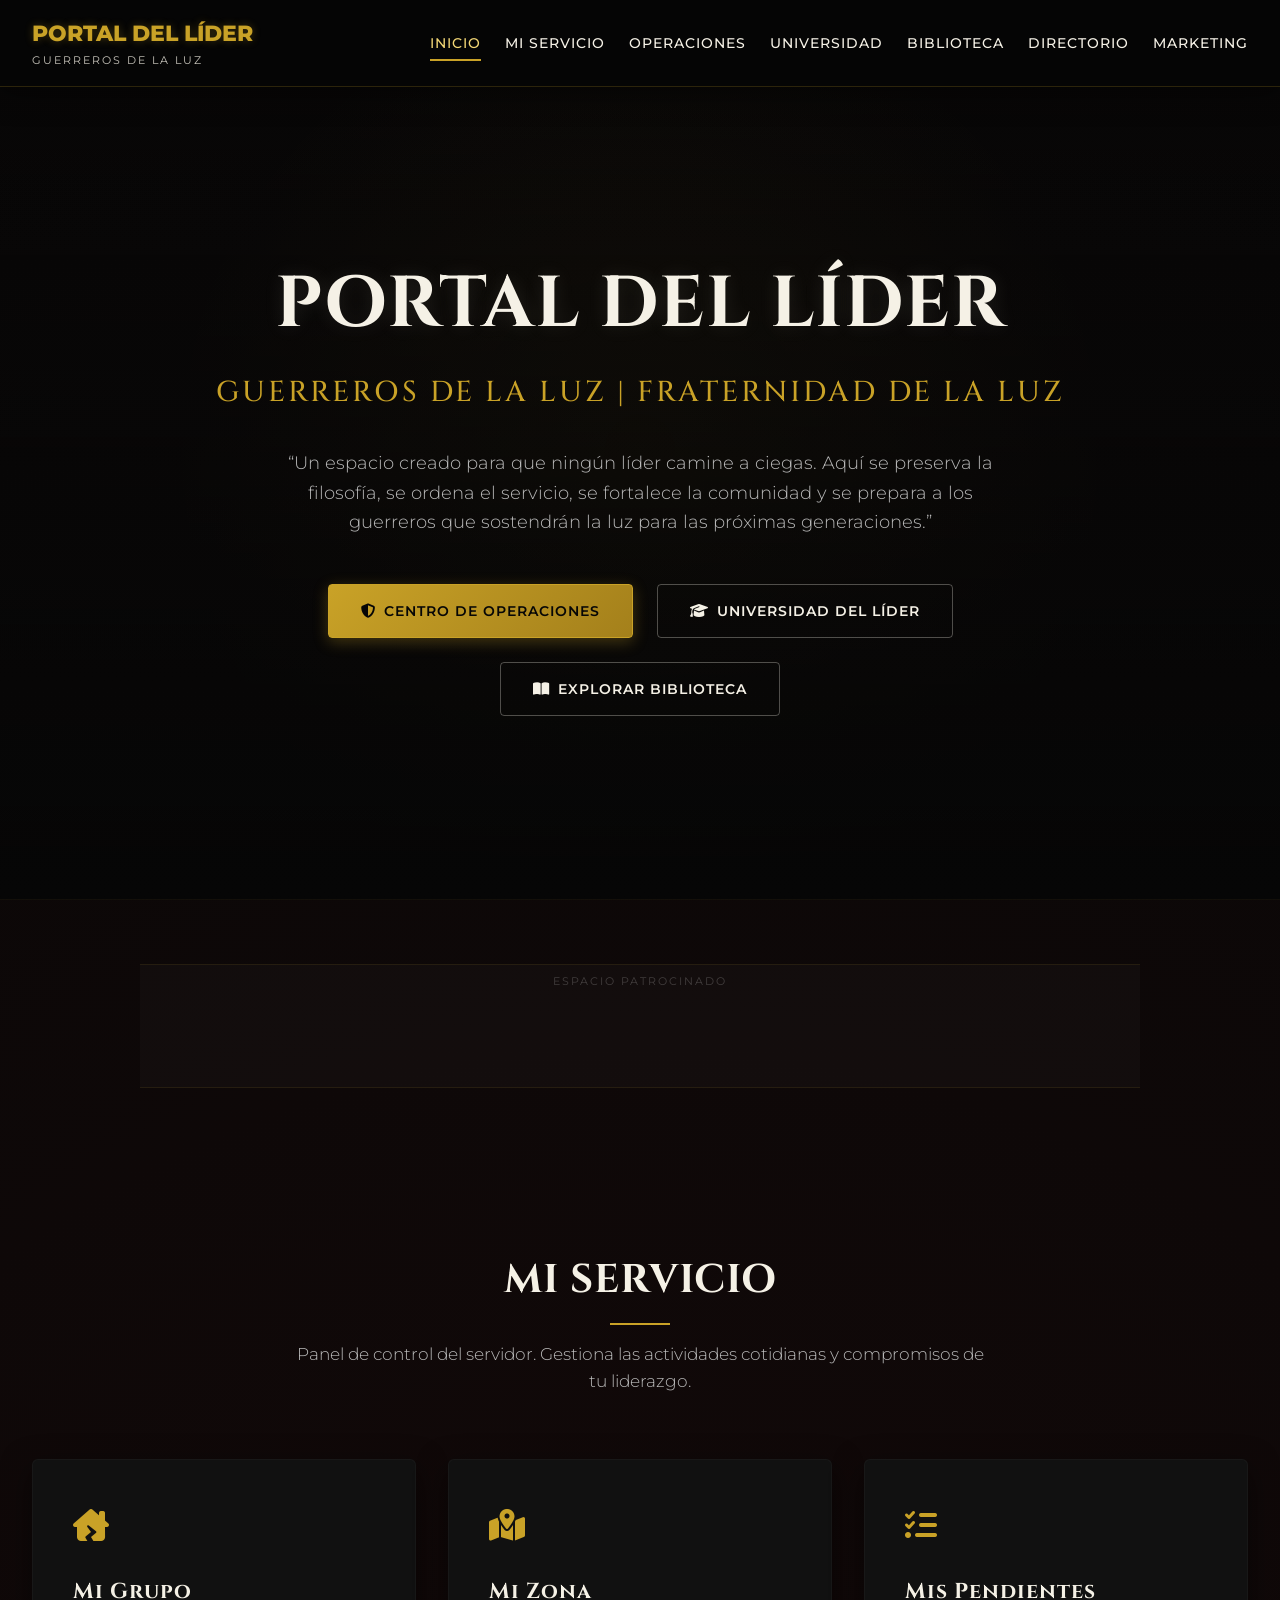
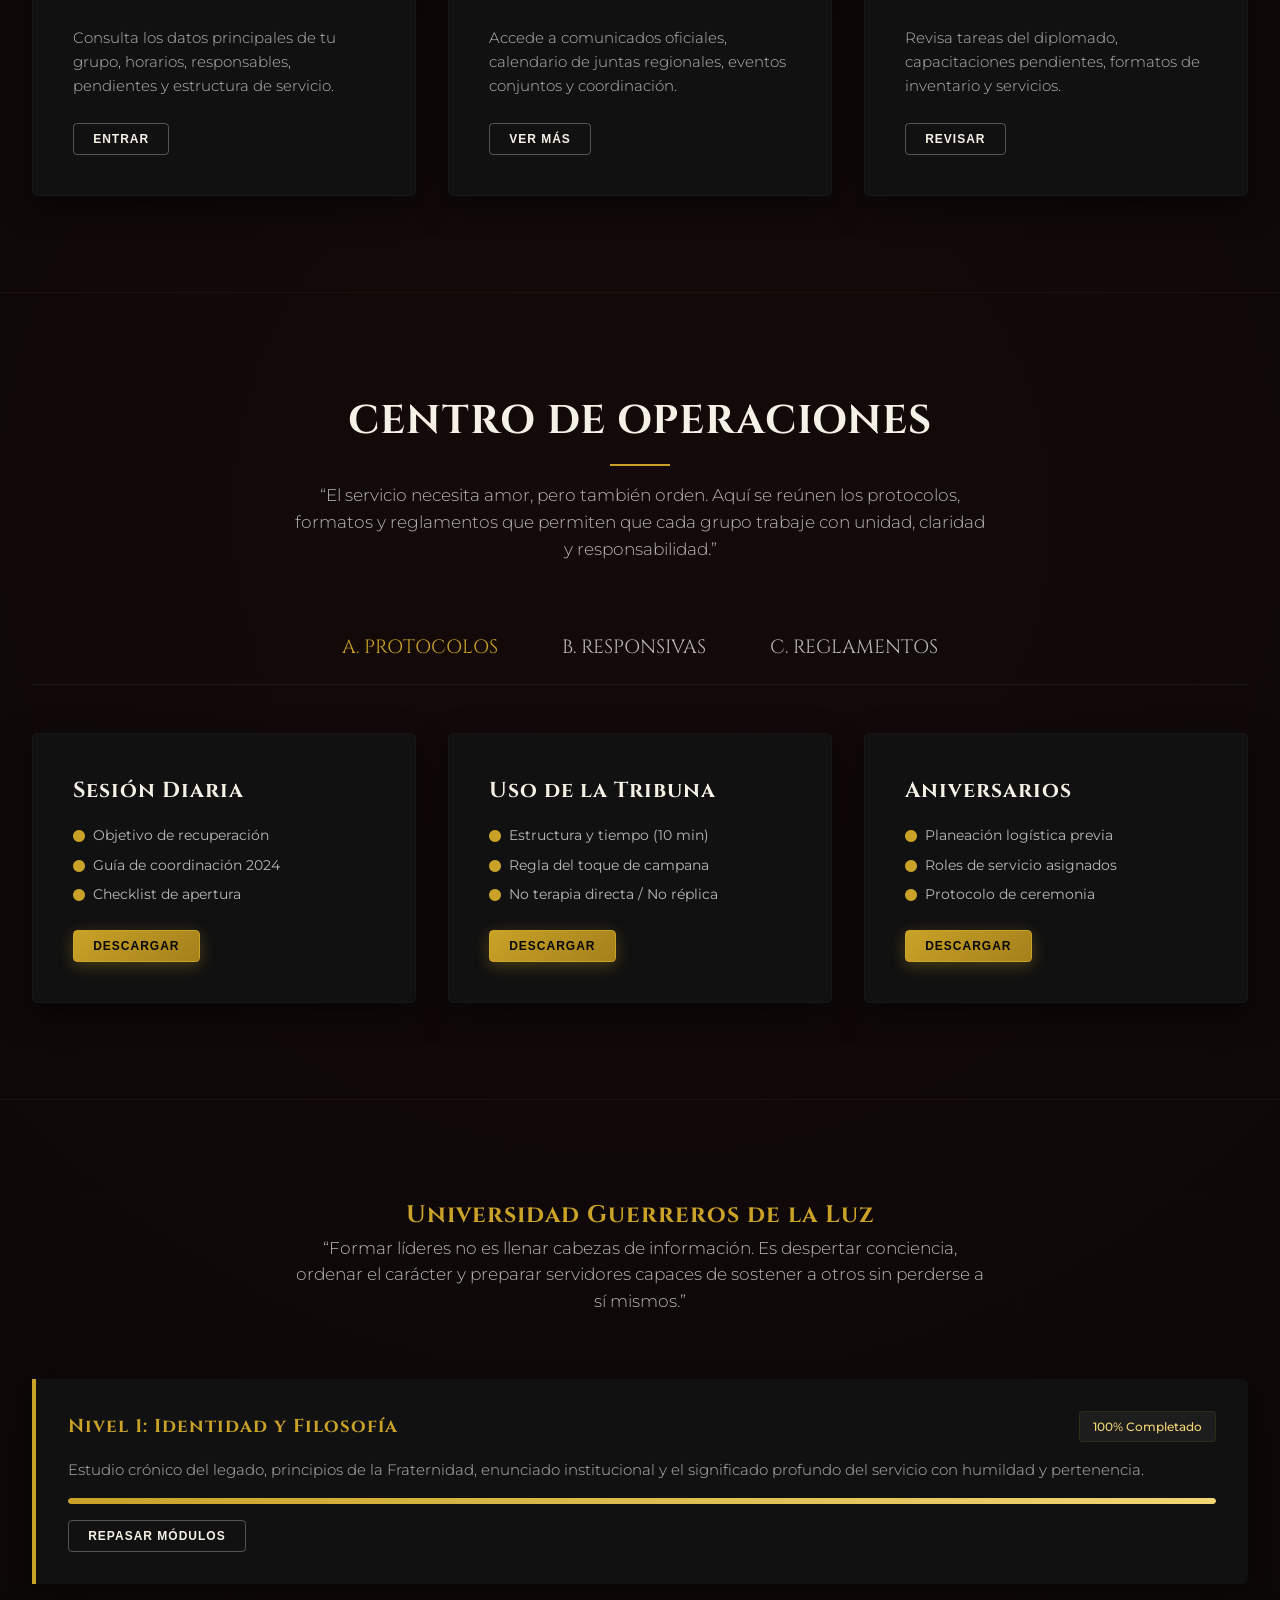
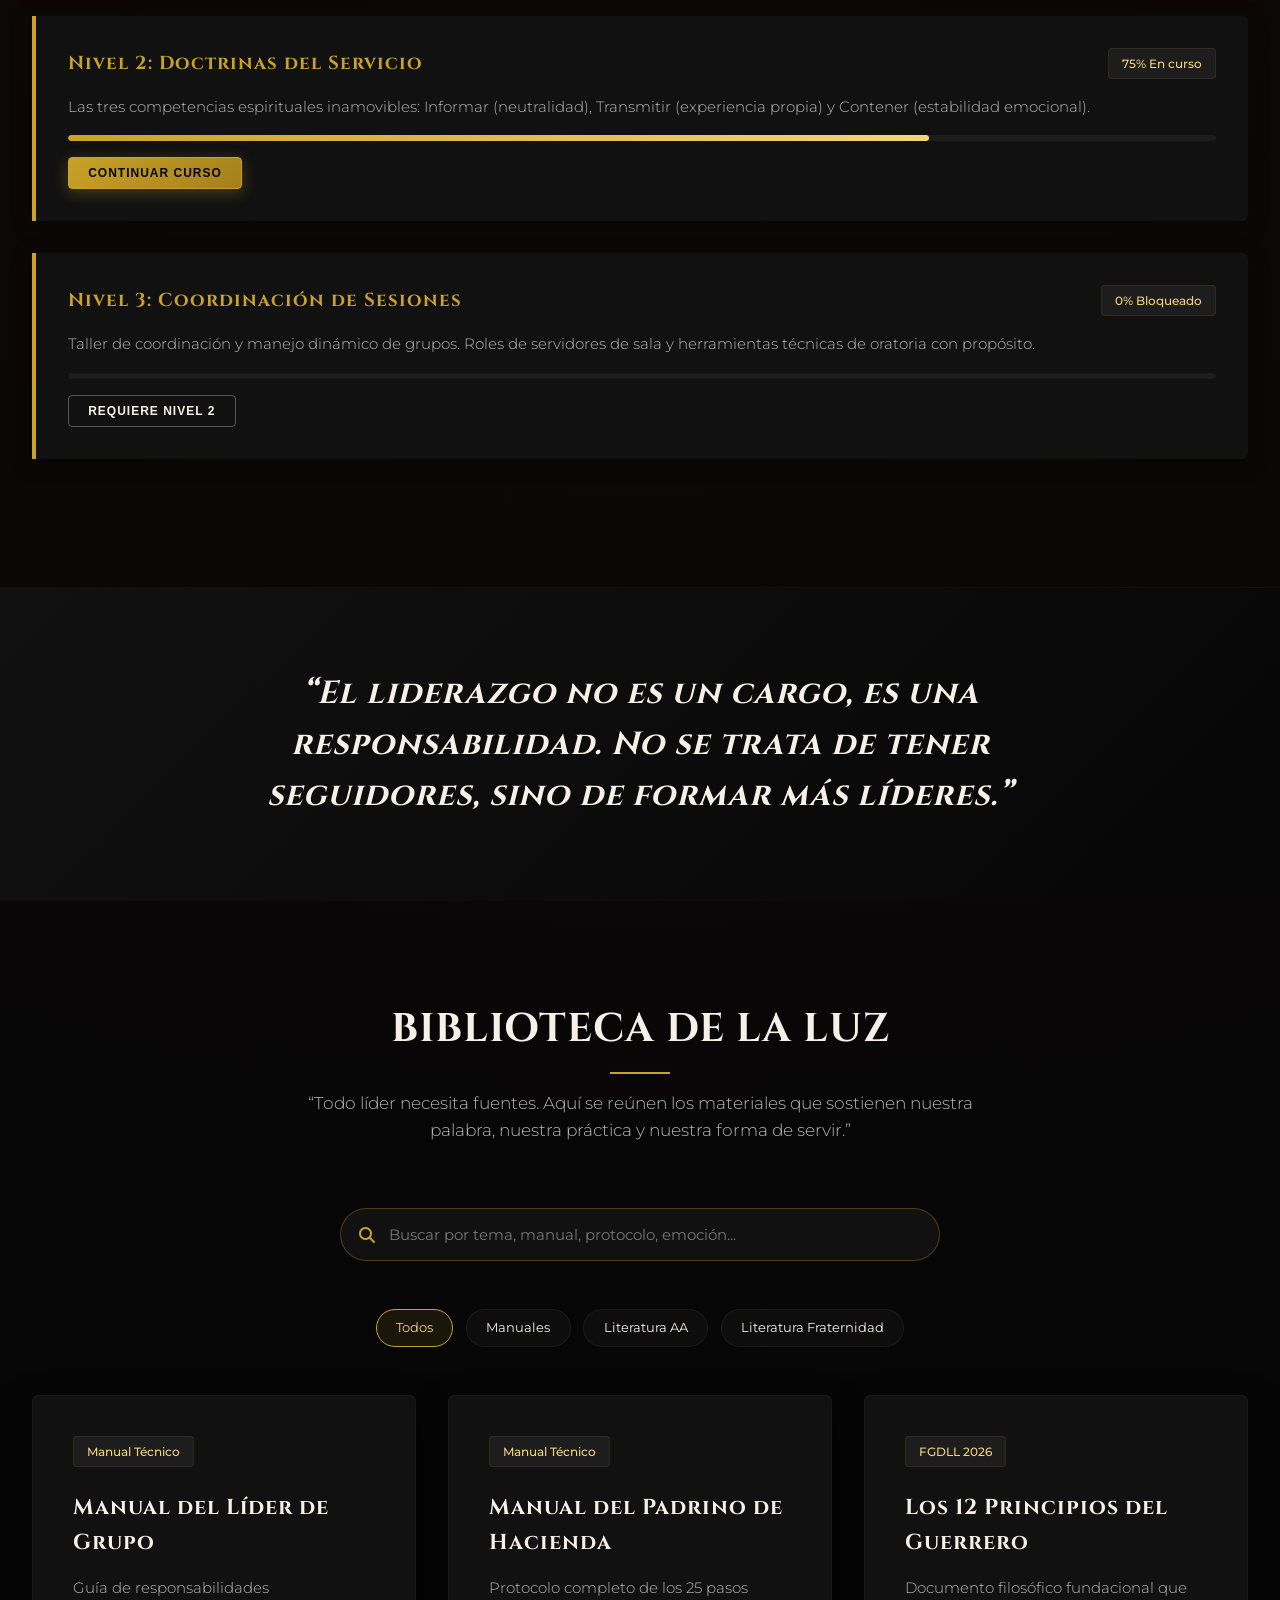
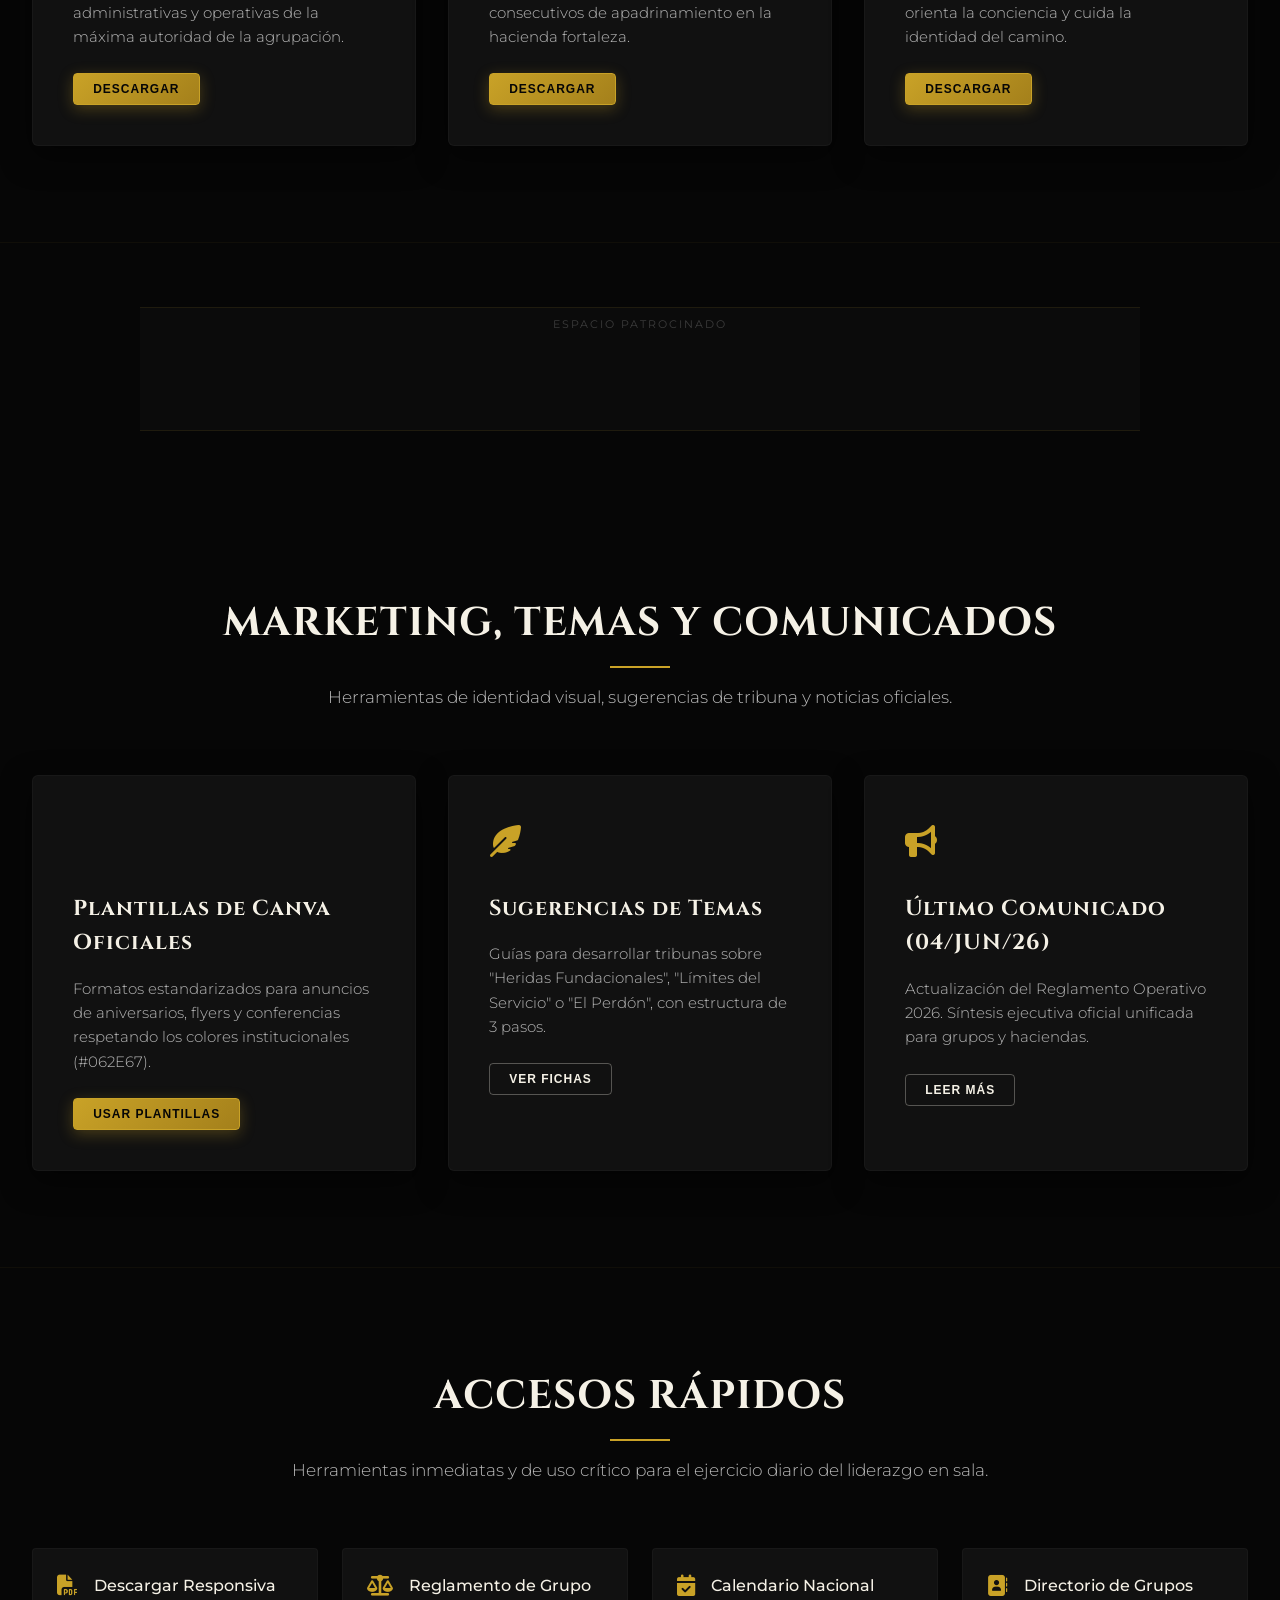
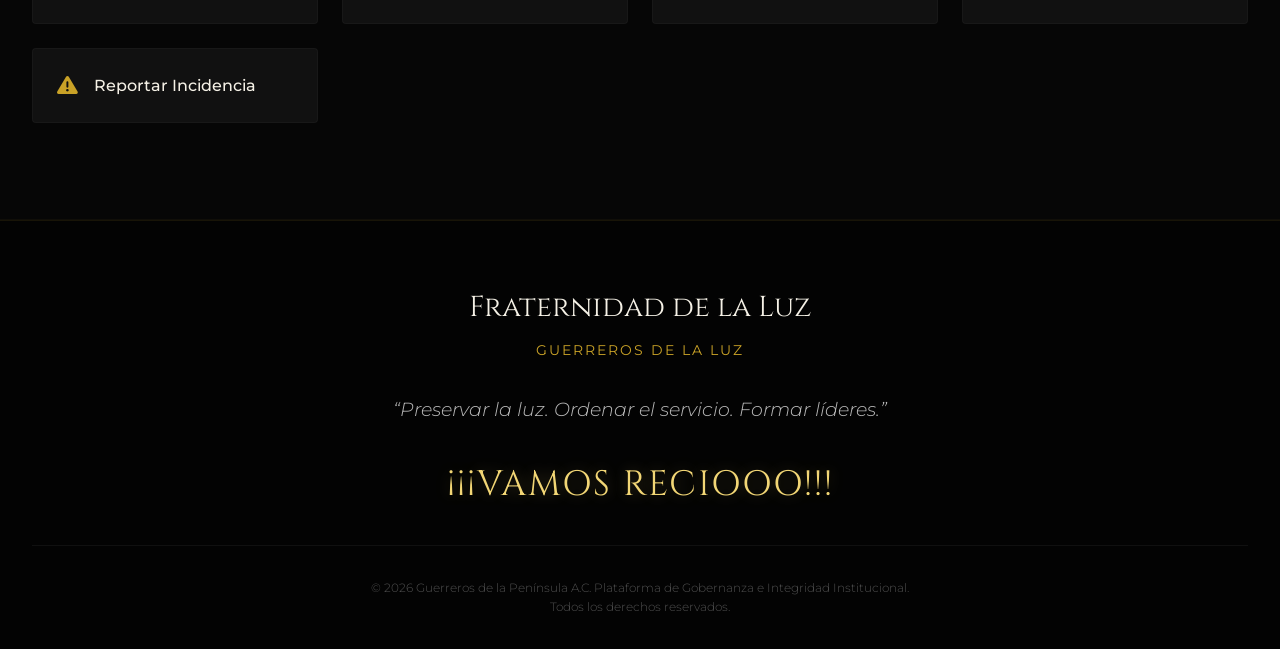
==== index.html @ 20c56637 "Add files via upload" ====
<!DOCTYPE html>
<html lang="es">
<head>
    <meta charset="UTF-8">
    <meta name="viewport" content="width=device-width, initial-scale=1.0">
    <title>Portal del Líder | Guerreros de la Luz</title>
    
    <!-- Importación de Fuentes Elegantes e Institucionales -->
    <link rel="preconnect" href="https://fonts.googleapis.com">
    <link rel="preconnect" href="https://fonts.gstatic.com" crossorigin>
    <link href="https://fonts.googleapis.com/css2?family=Cinzel:wght@500;700;800&family=Montserrat:wght@300;400;500;600;700&display=swap" rel="stylesheet">
    
    <!-- Iconos de FontAwesome -->
    <link rel="stylesheet" href="https://cdnjs.cloudflare.com/ajax/libs/font-awesome/6.4.0/css/all.min.css">
    
    <!-- SCRIPT GLOBAL DE GOOGLE ADSENSE -->
    <script async src="https://pagead2.googlesyndication.com/pagead/js/adsbygoogle.js?client=ca-pub-2119938123202915" crossorigin="anonymous"></script>

    <style>
        /* Variables de la Paleta de Colores Solicitada */
        :root {
            --bg-deep-black: #060606;
            --bg-charcoal: #111111;
            --bg-card: #1a1a1a;
            --gold-primary: #c9a227;
            --gold-light: #f2d675;
            --white-warm: #f5f1e6;
            --text-secondary: #b8b8b8;
            --wine-sutil: #641e1e;
            --font-title: 'Cinzel', Georgia, serif;
            --font-body: 'Montserrat', sans-serif;
            --transition: all 0.3s cubic-bezier(0.4, 0, 0.2, 1);
        }

        /* Estilos Globales y de Reseteo */
        * {
            margin: 0;
            padding: 0;
            box-sizing: border-box;
            scroll-behavior: smooth;
        }

        body {
            background-color: var(--bg-deep-black);
            color: var(--white-warm);
            font-family: var(--font-body);
            line-height: 1.6;
            overflow-x: hidden;
            background-image: radial-gradient(circle at 50% 30%, rgba(100, 30, 30, 0.15) 0%, transparent 50%);
        }

        /* Tipografías y Títulos */
        h1, h2, h3, h4, .brand-title {
            font-family: var(--font-title);
            color: var(--gold-primary);
            letter-spacing: 1px;
            font-weight: 700;
        }

        p {
            color: var(--text-secondary);
            font-weight: 300;
            font-size: 0.95rem;
        }

        a {
            text-decoration: none;
            color: inherit;
        }

        /* Barra de Navegación (Sticky y Elegante) */
        header {
            position: fixed;
            top: 0;
            left: 0;
            width: 100%;
            z-index: 1000;
            background-color: rgba(6, 6, 6, 0.95);
            border-bottom: 1px solid rgba(201, 162, 39, 0.2);
            backdrop-filter: blur(10px);
            box-shadow: 0 4px 30px rgba(0, 0, 0, 0.5);
        }

        .nav-container {
            max-width: 1400px;
            margin: 0 auto;
            display: flex;
            justify-content: space-between;
            align-items: center;
            padding: 1rem 2rem;
        }

        .brand-box {
            display: flex;
            flex-direction: column;
        }

        .brand-main {
            font-size: 1.4rem;
            font-weight: 800;
            color: var(--gold-primary);
            text-shadow: 0 0 8px rgba(201, 162, 39, 0.3);
        }

        .brand-sub {
            font-size: 0.7rem;
            letter-spacing: 2px;
            text-transform: uppercase;
            color: var(--white-warm);
            opacity: 0.8;
        }

        nav ul {
            display: flex;
            list-style: none;
            gap: 1.5rem;
        }

        nav ul li a {
            font-size: 0.85rem;
            text-transform: uppercase;
            font-weight: 500;
            letter-spacing: 1px;
            padding: 0.5rem 0;
            border-bottom: 2px solid transparent;
            transition: var(--transition);
        }

        nav ul li a:hover, nav ul li a.active {
            color: var(--gold-light);
            border-bottom: 2px solid var(--gold-primary);
        }

        .menu-toggle {
            display: none;
            font-size: 1.5rem;
            color: var(--gold-primary);
            cursor: pointer;
        }

        /* Hero Section / Portada Inmersiva */
        .hero {
            min-height: 100vh;
            display: flex;
            align-items: center;
            justify-content: center;
            text-align: center;
            position: relative;
            padding: 8rem 2rem 4rem 2rem;
            background: linear-gradient(180deg, rgba(6,6,6,0.3) 0%, rgba(6,6,6,1) 100%), 
                        radial-gradient(circle at 50% 50%, rgba(201, 162, 39, 0.08) 0%, transparent 60%);
        }

        .hero::before {
            content: '';
            position: absolute;
            top: 0;
            left: 0;
            width: 100%;
            height: 100%;
            background: url('https://images.unsplash.com/photo-1518156677180-95a2893f3e9f?q=80&w=1920') center/cover no-repeat;
            opacity: 0.03;
            mix-blend-mode: overlay;
            pointer-events: none;
        }

        .hero-content {
            max-width: 900px;
            z-index: 10;
        }

        .hero h1 {
            font-size: 4.5rem;
            margin-bottom: 0.5rem;
            text-transform: uppercase;
            color: var(--white-warm);
            text-shadow: 0 0 20px rgba(245, 241, 230, 0.1);
        }

        .hero h2 {
            font-size: 1.8rem;
            color: var(--gold-primary);
            margin-bottom: 2rem;
            font-weight: 500;
            letter-spacing: 3px;
            text-transform: uppercase;
        }

        .hero p {
            font-size: 1.15rem;
            color: var(--text-secondary);
            margin-bottom: 3rem;
            max-width: 750px;
            margin-left: auto;
            margin-right: auto;
        }

        .hero-buttons {
            display: flex;
            gap: 1.5rem;
            justify-content: center;
            flex-wrap: wrap;
        }

        /* Botones Base */
        .btn {
            display: inline-flex;
            align-items: center;
            gap: 0.5rem;
            padding: 0.9rem 2rem;
            font-size: 0.9rem;
            font-weight: 600;
            letter-spacing: 1px;
            text-transform: uppercase;
            border-radius: 4px;
            cursor: pointer;
            transition: var(--transition);
        }

        .btn-primary {
            background: linear-gradient(135deg, var(--gold-primary) 0%, #a4801b 100%);
            color: var(--bg-deep-black);
            box-shadow: 0 4px 15px rgba(201, 162, 39, 0.3);
            border: 1px solid var(--gold-primary);
        }

        .btn-primary:hover {
            transform: translateY(-2px);
            box-shadow: 0 6px 20px rgba(201, 162, 39, 0.5);
            background: linear-gradient(135deg, var(--gold-light) 0%, var(--gold-primary) 100%);
        }

        .btn-secondary {
            background-color: transparent;
            color: var(--white-warm);
            border: 1px solid rgba(245, 241, 230, 0.3);
        }

        .btn-secondary:hover {
            border-color: var(--gold-primary);
            color: var(--gold-light);
            background-color: rgba(201, 162, 39, 0.05);
            transform: translateY(-2px);
        }

        /* Secciones Estándar */
        section {
            padding: 6rem 2rem;
            max-width: 1400px;
            margin: 0 auto;
            border-bottom: 1px solid rgba(201, 162, 39, 0.05);
        }

        .section-header {
            text-align: center;
            margin-bottom: 4rem;
        }

        .section-header h2 {
            font-size: 2.5rem;
            color: var(--white-warm);
            text-transform: uppercase;
            margin-bottom: 1rem;
            position: relative;
            display: inline-block;
        }

        .section-header h2::after {
            content: '';
            display: block;
            width: 60px;
            height: 2px;
            background-color: var(--gold-primary);
            margin: 0.7rem auto 0 auto;
        }

        .section-header p {
            max-width: 700px;
            margin: 0 auto;
            font-size: 1.05rem;
        }

        /* Contenedores de Tarjetas / Grid */
        .grid-3 {
            display: grid;
            grid-template-columns: repeat(auto-fit, minmax(350px, 1fr));
            gap: 2rem;
        }

        .grid-2 {
            display: grid;
            grid-template-columns: repeat(auto-fit, minmax(450px, 1fr));
            gap: 2rem;
        }

        /* Estilos de Tarjeta Base */
        .card {
            background-color: var(--bg-charcoal);
            border: 1px solid rgba(255, 255, 255, 0.03);
            border-radius: 6px;
            padding: 2.5rem;
            transition: var(--transition);
            position: relative;
            overflow: hidden;
            box-shadow: 0 10px 30px rgba(0,0,0,0.5);
        }

        .card::before {
            content: '';
            position: absolute;
            top: 0;
            left: 0;
            width: 100%;
            height: 3px;
            background: linear-gradient(90deg, transparent, var(--gold-primary), transparent);
            transform: translateX(-100%);
            transition: var(--transition);
        }

        .card:hover {
            transform: translateY(-5px);
            border-color: rgba(201, 162, 39, 0.2);
            box-shadow: 0 15px 35px rgba(0, 0, 0, 0.7), 0 0 15px rgba(201, 162, 39, 0.05);
        }

        .card:hover::before {
            transform: translateX(100%);
            transition: all 0.8s ease;
        }

        .card-icon {
            font-size: 2rem;
            color: var(--gold-primary);
            margin-bottom: 1.5rem;
        }

        .card h3 {
            font-size: 1.35rem;
            margin-bottom: 1rem;
            color: var(--white-warm);
        }

        .card p {
            margin-bottom: 1.5rem;
        }

        /* Panel Interno: Mi Servicio */
        .badge-list {
            display: flex;
            flex-wrap: wrap;
            gap: 0.5rem;
            margin-bottom: 1.5rem;
        }

        .badge {
            background-color: rgba(255, 255, 255, 0.05);
            padding: 0.3rem 0.8rem;
            border-radius: 4px;
            font-size: 0.75rem;
            font-weight: 500;
            color: var(--gold-light);
            border: 1px solid rgba(201, 162, 39, 0.1);
        }

        /* Centro de Operaciones */
        .ops-tabs {
            display: flex;
            justify-content: center;
            gap: 1rem;
            margin-bottom: 3rem;
            border-bottom: 1px solid rgba(255,255,255,0.05);
            padding-bottom: 1rem;
        }

        .tab-btn {
            background: none;
            border: none;
            color: var(--text-secondary);
            font-family: var(--font-title);
            font-size: 1.2rem;
            padding: 0.5rem 1.5rem;
            cursor: pointer;
            transition: var(--transition);
            text-transform: uppercase;
        }

        .tab-btn.active, .tab-btn:hover {
            color: var(--gold-primary);
            text-shadow: 0 0 10px rgba(201, 162, 39, 0.2);
        }

        .ops-content-block {
            display: none;
        }

        .ops-content-block.active {
            display: block;
            animation: fadeIn 0.5s ease;
        }

        .sub-items-list {
            list-style: none;
            margin-bottom: 1.5rem;
        }

        .sub-items-list li {
            font-size: 0.85rem;
            color: var(--text-secondary);
            margin-bottom: 0.5rem;
            display: flex;
            align-items: center;
            gap: 0.5rem;
        }

        .sub-items-list li i {
            color: var(--gold-primary);
            font-size: 0.75rem;
        }

        .card-actions {
            display: flex;
            gap: 1rem;
            flex-wrap: wrap;
        }

        .btn-sm {
            padding: 0.5rem 1.2rem;
            font-size: 0.75rem;
        }

        /* Universidad / Niveles de Formación */
        .univ-level-box {
            background-color: var(--bg-charcoal);
            border-left: 4px solid var(--gold-primary);
            border-radius: 0 6px 6px 0;
            padding: 2rem;
            margin-bottom: 2rem;
            box-shadow: 0 5px 20px rgba(0,0,0,0.4);
        }

        .univ-header {
            display: flex;
            justify-content: space-between;
            align-items: center;
            flex-wrap: wrap;
            gap: 1rem;
            margin-bottom: 1rem;
        }

        .progress-bar-container {
            width: 100%;
            height: 6px;
            background-color: rgba(255,255,255,0.05);
            border-radius: 3px;
            margin: 1rem 0;
            overflow: hidden;
        }

        .progress-bar {
            height: 100%;
            background: linear-gradient(90deg, var(--gold-primary), var(--gold-light));
            border-radius: 3px;
        }

        /* Biblioteca de la Luz */
        .search-wrapper {
            max-width: 600px;
            margin: 0 auto 3rem auto;
            position: relative;
        }

        .search-input {
            width: 100%;
            padding: 1rem 1.5rem 1rem 3rem;
            background-color: var(--bg-charcoal);
            border: 1px solid rgba(201, 162, 39, 0.3);
            border-radius: 30px;
            color: var(--white-warm);
            font-family: var(--font-body);
            font-size: 0.95rem;
            transition: var(--transition);
        }

        .search-input:focus {
            outline: none;
            border-color: var(--gold-light);
            box-shadow: 0 0 15px rgba(201, 162, 39, 0.15);
        }

        .search-wrapper i {
            position: absolute;
            left: 1.2rem;
            top: 50%;
            transform: translateY(-50%);
            color: var(--gold-primary);
        }

        .filter-tags {
            display: flex;
            justify-content: center;
            gap: 0.8rem;
            flex-wrap: wrap;
            margin-bottom: 3rem;
        }

        .filter-tag {
            background-color: rgba(255, 255, 255, 0.03);
            border: 1px solid rgba(255,255,255,0.05);
            padding: 0.5rem 1.2rem;
            border-radius: 20px;
            font-size: 0.8rem;
            cursor: pointer;
            transition: var(--transition);
        }

        .filter-tag.active, .filter-tag:hover {
            background-color: rgba(201, 162, 39, 0.1);
            border-color: var(--gold-primary);
            color: var(--gold-light);
        }

        /* Frase Destacada Banner */
        .quote-banner {
            background: linear-gradient(135deg, #111111 0%, var(--bg-deep-black) 100%);
            border-y: 1px solid rgba(201, 162, 39, 0.1);
            text-align: center;
            padding: 5rem 2rem;
            position: relative;
        }

        .quote-banner h2 {
            font-family: var(--font-title);
            font-size: 2rem;
            color: var(--white-warm);
            font-style: italic;
            max-width: 900px;
            margin: 0 auto;
        }

        /* ESTILOS PARA CONTENEDOR ADSENSE */
        .ad-container {
            max-width: 1000px;
            margin: 4rem auto;
            padding: 1rem;
            background-color: rgba(255,255,255,0.02);
            border-top: 1px solid rgba(201, 162, 39, 0.1);
            border-bottom: 1px solid rgba(201, 162, 39, 0.1);
            min-height: 120px;
            display: flex;
            align-items: center;
            justify-content: center;
            position: relative;
            text-align: center;
        }
        
        .ad-container::before {
            content: 'Espacio Patrocinado';
            position: absolute;
            font-size: 0.7rem;
            color: rgba(255,255,255,0.2);
            text-transform: uppercase;
            letter-spacing: 2px;
            top: 0.5rem;
            left: 50%;
            transform: translateX(-50%);
            pointer-events: none;
        }

        /* Accesos Rápidos */
        .quick-grid {
            display: grid;
            grid-template-columns: repeat(auto-fit, minmax(250px, 1fr));
            gap: 1.5rem;
        }

        .quick-btn {
            background-color: var(--bg-charcoal);
            border: 1px solid rgba(255,255,255,0.03);
            padding: 1.5rem;
            border-radius: 4px;
            display: flex;
            align-items: center;
            gap: 1rem;
            font-weight: 500;
            transition: var(--transition);
            cursor: pointer;
        }

        .quick-btn i {
            color: var(--gold-primary);
            font-size: 1.3rem;
        }

        .quick-btn:hover {
            border-color: var(--gold-primary);
            background-color: rgba(201, 162, 39, 0.03);
            transform: translateY(-2px);
        }

        /* Footer */
        footer {
            background-color: #030303;
            border-top: 1px solid rgba(201, 162, 39, 0.1);
            padding: 4rem 2rem 2rem 2rem;
            text-align: center;
        }

        .footer-logo {
            font-family: var(--font-title);
            font-size: 1.8rem;
            color: var(--white-warm);
            margin-bottom: 0.5rem;
        }

        .footer-sub {
            color: var(--gold-primary);
            font-size: 0.9rem;
            letter-spacing: 2px;
            text-transform: uppercase;
            margin-bottom: 2rem;
        }

        .footer-motto {
            font-size: 1.2rem;
            color: var(--text-secondary);
            margin-bottom: 1.5rem;
            font-style: italic;
        }

        .footer-recio {
            font-family: var(--font-title);
            font-size: 2.2rem;
            color: var(--gold-light);
            letter-spacing: 2px;
            margin: 2rem 0;
            text-shadow: 0 0 15px rgba(242, 214, 117, 0.3);
        }

        .footer-copy {
            font-size: 0.75rem;
            color: rgba(255,255,255,0.3);
            border-top: 1px solid rgba(255,255,255,0.05);
            padding-top: 2rem;
            margin-top: 2rem;
        }

        /* Animaciones */
        @keyframes fadeIn {
            from { opacity: 0; transform: translateY(10px); }
            to { opacity: 1; transform: translateY(0); }
        }

        /* Responsivo */
        @media (max-width: 1024px) {
            .hero h1 { font-size: 3.2rem; }
            nav ul { display: none; }
            .menu-toggle { display: block; }
            nav.mobile-active ul {
                display: flex;
                flex-direction: column;
                position: absolute;
                top: 100%;
                left: 0;
                width: 100%;
                background-color: var(--bg-deep-black);
                padding: 2rem;
                border-bottom: 1px solid rgba(201, 162, 39, 0.2);
                gap: 1rem;
            }
        }

        @media (max-width: 480px) {
            .hero h1 { font-size: 2.3rem; }
            .hero h2 { font-size: 1.1rem; }
            .grid-3, .grid-2 { grid-template-columns: 1fr; }
        }
    </style>
</head>
<body>

    <!-- HEADER / NAVEGACIÓN PRINCIPAL -->
    <header>
        <div class="nav-container">
            <div class="brand-box">
                <span class="brand-main">PORTAL DEL LÍDER</span>
                <span class="brand-sub">Guerreros de la Luz</span>
            </div>
            <div class="menu-toggle" id="mobile-menu-btn">
                <i class="fa-solid fa-bars"></i>
            </div>
            <nav id="main-nav">
                <ul>
                    <li><a href="#inicio" class="active">Inicio</a></li>
                    <li><a href="#mi-servicio">Mi Servicio</a></li>
                    <li><a href="#operaciones">Operaciones</a></li>
                    <li><a href="#universidad">Universidad</a></li>
                    <li><a href="#biblioteca">Biblioteca</a></li>
                    <li><a href="#red-nacional">Directorio</a></li>
                    <li><a href="#marketing">Marketing</a></li>
                </ul>
            </nav>
        </div>
    </header>

    <!-- HERO PRINCIPAL / PORTADA -->
    <section class="hero" id="inicio">
        <div class="hero-content">
            <h1>Portal del Líder</h1>
            <h2>Guerreros de la Luz | Fraternidad de la Luz</h2>
            <p>“Un espacio creado para que ningún líder camine a ciegas. Aquí se preserva la filosofía, se ordena el servicio, se fortalece la comunidad y se prepara a los guerreros que sostendrán la luz para las próximas generaciones.”</p>
            <div class="hero-buttons">
                <a href="#operaciones" class="btn btn-primary"><i class="fa-solid fa-shield-halved"></i> Centro de Operaciones</a>
                <a href="#universidad" class="btn btn-secondary"><i class="fa-solid fa-graduation-cap"></i> Universidad del Líder</a>
                <a href="#biblioteca" class="btn btn-secondary"><i class="fa-solid fa-book-open"></i> Explorar Biblioteca</a>
            </div>
        </div>
    </section>

    <!-- BLOQUE ADSENSE 1 (Bajo el Hero) -->
    <div class="ad-container">
        <!-- Bloque de anuncio adaptable -->
        <ins class="adsbygoogle"
             style="display:block; width:100%; height:100%; min-height:90px;"
             data-ad-client="ca-pub-2119938123202915"
             data-ad-slot="TU_CODIGO_DE_SLOT_AQUI"
             data-ad-format="auto"
             data-full-width-responsive="true"></ins>
        <script>
             (adsbygoogle = window.adsbygoogle || []).push({});
        </script>
    </div>

    <!-- SECCIÓN 1: MI SERVICIO -->
    <section id="mi-servicio">
        <div class="section-header">
            <h2>Mi Servicio</h2>
            <p>Panel de control del servidor. Gestiona las actividades cotidianas y compromisos de tu liderazgo.</p>
        </div>
        <div class="grid-3">
            <div class="card">
                <div class="card-icon"><i class="fa-solid fa-house-chimney-crack"></i></div>
                <h3>Mi Grupo</h3>
                <p>Consulta los datos principales de tu grupo, horarios, responsables, pendientes y estructura de servicio.</p>
                <button class="btn btn-secondary btn-sm" onclick="simularAccion('Abriendo panel de grupo...')">Entrar</button>
            </div>
            <div class="card">
                <div class="card-icon"><i class="fa-solid fa-map-location-dot"></i></div>
                <h3>Mi Zona</h3>
                <p>Accede a comunicados oficiales, calendario de juntas regionales, eventos conjuntos y coordinación.</p>
                <button class="btn btn-secondary btn-sm" onclick="simularAccion('Cargando calendario de zona...')">Ver más</button>
            </div>
            <div class="card">
                <div class="card-icon"><i class="fa-solid fa-list-check"></i></div>
                <h3>Mis Pendientes</h3>
                <p>Revisa tareas del diplomado, capacitaciones pendientes, formatos de inventario y servicios.</p>
                <button class="btn btn-secondary btn-sm" onclick="simularAccion('Mostrando checklist de pendientes...')">Revisar</button>
            </div>
        </div>
    </section>

    <!-- SECCIÓN 2: CENTRO DE OPERACIONES -->
    <section id="operaciones">
        <div class="section-header">
            <h2>Centro de Operaciones</h2>
            <p>“El servicio necesita amor, pero también orden. Aquí se reúnen los protocolos, formatos y reglamentos que permiten que cada grupo trabaje con unidad, claridad y responsabilidad.”</p>
        </div>

        <div class="ops-tabs">
            <button class="tab-btn active" onclick="switchTab('ops-protocolos')">A. Protocolos</button>
            <button class="tab-btn" onclick="switchTab('ops-responsivas')">B. Responsivas</button>
            <button class="tab-btn" onclick="switchTab('ops-reglamentos')">C. Reglamentos</button>
        </div>

        <!-- Bloque A: Protocolos -->
        <div id="ops-protocolos" class="ops-content-block active">
            <div class="grid-3">
                <div class="card">
                    <h3>Sesión Diaria</h3>
                    <ul class="sub-items-list">
                        <li><i class="fa-solid fa-circle"></i> Objetivo de recuperación</li>
                        <li><i class="fa-solid fa-circle"></i> Guía de coordinación 2024</li>
                        <li><i class="fa-solid fa-circle"></i> Checklist de apertura</li>
                    </ul>
                    <div class="card-actions">
                        <button class="btn btn-primary btn-sm" onclick="simularDescarga('Guía de Sesión Diaria')">Descargar</button>
                    </div>
                </div>
                <div class="card">
                    <h3>Uso de la Tribuna</h3>
                    <ul class="sub-items-list">
                        <li><i class="fa-solid fa-circle"></i> Estructura y tiempo (10 min)</li>
                        <li><i class="fa-solid fa-circle"></i> Regla del toque de campana</li>
                        <li><i class="fa-solid fa-circle"></i> No terapia directa / No réplica</li>
                    </ul>
                    <div class="card-actions">
                        <button class="btn btn-primary btn-sm" onclick="simularDescarga('Protocolo de Tribuna')">Descargar</button>
                    </div>
                </div>
                <div class="card">
                    <h3>Aniversarios</h3>
                    <ul class="sub-items-list">
                        <li><i class="fa-solid fa-circle"></i> Planeación logística previa</li>
                        <li><i class="fa-solid fa-circle"></i> Roles de servicio asignados</li>
                        <li><i class="fa-solid fa-circle"></i> Protocolo de ceremonia</li>
                    </ul>
                    <div class="card-actions">
                        <button class="btn btn-primary btn-sm" onclick="simularDescarga('Manual de Aniversarios')">Descargar</button>
                    </div>
                </div>
            </div>
        </div>

        <!-- Bloque B: Responsivas -->
        <div id="ops-responsivas" class="ops-content-block">
            <div class="grid-2">
                <div class="card">
                    <div class="card-icon"><i class="fa-solid fa-file-signature"></i></div>
                    <h3>Responsiva de Ingreso: Adultos</h3>
                    <p>Formato oficial obligatorio para deslindar responsabilidades legales y establecer el consentimiento informado de ingreso a la Hacienda de adultos.</p>
                    <div class="card-actions">
                        <button class="btn btn-primary btn-sm" onclick="simularDescarga('Responsiva Adultos')"><i class="fa-solid fa-download"></i> Descargar</button>
                    </div>
                </div>
                <div class="card">
                    <div class="card-icon"><i class="fa-solid fa-file-shield"></i></div>
                    <h3>Responsiva de Ingreso: Menores</h3>
                    <p>Formato legal estricto que debe ser firmado obligatoriamente por los padres o tutores legales antes de autorizar la participación.</p>
                    <div class="card-actions">
                        <button class="btn btn-primary btn-sm" onclick="simularDescarga('Responsiva Menores')"><i class="fa-solid fa-download"></i> Descargar</button>
                    </div>
                </div>
            </div>
        </div>

        <!-- Bloque C: Reglamentos -->
        <div id="ops-reglamentos" class="ops-content-block">
            <div class="grid-3">
                <div class="card">
                    <div class="card-icon"><i class="fa-solid fa-gavel"></i></div>
                    <h3>Reglamento de Grupo</h3>
                    <p>Autonomía responsable, finanzas visibles de la Séptima y normas internas de la Casa Común.</p>
                    <button class="btn btn-secondary btn-sm" onclick="simularAccion('Cargando Reglamento de Grupo...')">Leer</button>
                </div>
                <div class="card">
                    <div class="card-icon"><i class="fa-solid fa-campground"></i></div>
                    <h3>Reglamento de Hacienda</h3>
                    <p>Normas de convivencia en la Hacienda La Amada, horarios, disciplina y control de cercos.</p>
                    <button class="btn btn-secondary btn-sm" onclick="simularAccion('Cargando Reglamento de Hacienda...')">Leer</button>
                </div>
                <div class="card">
                    <div class="card-icon"><i class="fa-solid fa-scale-balanced"></i></div>
                    <h3>12 Tradiciones y Principios</h3>
                    <p>Estructura de gobernanza grupal basada en el bienestar común por encima del ego.</p>
                    <button class="btn btn-secondary btn-sm" onclick="simularAccion('Cargando Principios...')">Leer</button>
                </div>
            </div>
        </div>
    </section>

    <!-- SECCIÓN 3: UNIVERSIDAD GUERREROS DE LA LUZ -->
    <section id="universidad">
        <div class="section-header">
            <h1>Universidad Guerreros de la Luz</h1>
            <p>“Formar líderes no es llenar cabezas de información. Es despertar conciencia, ordenar el carácter y preparar servidores capaces de sostener a otros sin perderse a sí mismos.”</p>
        </div>

        <div>
            <!-- Nivel 1 -->
            <div class="univ-level-box">
                <div class="univ-header">
                    <h3>Nivel 1: Identidad y Filosofía</h3>
                    <span class="badge">100% Completado</span>
                </div>
                <p>Estudio crónico del legado, principios de la Fraternidad, enunciado institucional y el significado profundo del servicio con humildad y pertenencia.</p>
                <div class="progress-bar-container"><div class="progress-bar" style="width: 100%;"></div></div>
                <button class="btn btn-secondary btn-sm" onclick="simularAccion('Abriendo material del Nivel 1...')">Repasar Módulos</button>
            </div>

            <!-- Nivel 2 -->
            <div class="univ-level-box">
                <div class="univ-header">
                    <h3>Nivel 2: Doctrinas del Servicio</h3>
                    <span class="badge">75% En curso</span>
                </div>
                <p>Las tres competencias espirituales inamovibles: Informar (neutralidad), Transmitir (experiencia propia) y Contener (estabilidad emocional).</p>
                <div class="progress-bar-container"><div class="progress-bar" style="width: 75%;"></div></div>
                <button class="btn btn-primary btn-sm" onclick="simularAccion('Cargando siguiente lección del Nivel 2...')">Continuar Curso</button>
            </div>

            <!-- Nivel 3 -->
            <div class="univ-level-box">
                <div class="univ-header">
                    <h3>Nivel 3: Coordinación de Sesiones</h3>
                    <span class="badge">0% Bloqueado</span>
                </div>
                <p>Taller de coordinación y manejo dinámico de grupos. Roles de servidores de sala y herramientas técnicas de oratoria con propósito.</p>
                <div class="progress-bar-container"><div class="progress-bar" style="width: 0%;"></div></div>
                <button class="btn btn-secondary btn-sm" disabled>Requiere Nivel 2</button>
            </div>
        </div>
    </section>

    <!-- BANNER INTERMEDIO DE FILOSOFÍA -->
    <div class="quote-banner">
        <h2>“El liderazgo no es un cargo, es una responsabilidad. No se trata de tener seguidores, sino de formar más líderes.”</h2>
    </div>

    <!-- SECCIÓN 4: BIBLIOTECA DE LA LUZ -->
    <section id="biblioteca">
        <div class="section-header">
            <h2>Biblioteca de la Luz</h2>
            <p>“Todo líder necesita fuentes. Aquí se reúnen los materiales que sostienen nuestra palabra, nuestra práctica y nuestra forma de servir.”</p>
        </div>

        <div class="search-wrapper">
            <i class="fa-solid fa-magnifying-glass"></i>
            <input type="text" id="lib-search" class="search-input" placeholder="Buscar por tema, manual, protocolo, emoción..." onkeyup="filtrarBiblioteca()">
        </div>

        <div class="filter-tags">
            <span class="filter-tag active" onclick="filtrarCategoria('all')">Todos</span>
            <span class="filter-tag" onclick="filtrarCategoria('manuales')">Manuales</span>
            <span class="filter-tag" onclick="filtrarCategoria('aa')">Literatura AA</span>
            <span class="filter-tag" onclick="filtrarCategoria('fgdll')">Literatura Fraternidad</span>
        </div>

        <div class="grid-3" id="library-grid">
            <div class="card lib-item" data-cat="manuales">
                <div class="badge-list"><span class="badge">Manual Técnico</span></div>
                <h3>Manual del Líder de Grupo</h3>
                <p>Guía de responsabilidades administrativas y operativas de la máxima autoridad de la agrupación.</p>
                <div class="card-actions">
                    <button class="btn btn-primary btn-sm" onclick="simularDescarga('Manual del Líder')">Descargar</button>
                </div>
            </div>
            <div class="card lib-item" data-cat="manuales">
                <div class="badge-list"><span class="badge">Manual Técnico</span></div>
                <h3>Manual del Padrino de Hacienda</h3>
                <p>Protocolo completo de los 25 pasos consecutivos de apadrinamiento en la hacienda fortaleza.</p>
                <div class="card-actions">
                    <button class="btn btn-primary btn-sm" onclick="simularDescarga('Manual de Padrinos')">Descargar</button>
                </div>
            </div>
            <div class="card lib-item" data-cat="fgdll">
                <div class="badge-list"><span class="badge">FGDLL 2026</span></div>
                <h3>Los 12 Principios del Guerrero</h3>
                <p>Documento filosófico fundacional que orienta la conciencia y cuida la identidad del camino.</p>
                <div class="card-actions">
                    <button class="btn btn-primary btn-sm" onclick="simularDescarga('Los 12 Principios')">Descargar</button>
                </div>
            </div>
        </div>
    </section>

    <!-- BLOQUE ADSENSE 2 (Separador Elegante) -->
    <div class="ad-container">
        <!-- Bloque de anuncio adaptable -->
        <ins class="adsbygoogle"
             style="display:block; width:100%; height:100%; min-height:90px;"
             data-ad-client="ca-pub-2119938123202915"
             data-ad-slot="TU_CODIGO_DE_SLOT_AQUI"
             data-ad-format="auto"
             data-full-width-responsive="true"></ins>
        <script>
             (adsbygoogle = window.adsbygoogle || []).push({});
        </script>
    </div>

    <!-- SECCIÓN 5: TEMAS Y COMUNICADOS -->
    <section id="marketing">
        <div class="section-header">
            <h2>Marketing, Temas y Comunicados</h2>
            <p>Herramientas de identidad visual, sugerencias de tribuna y noticias oficiales.</p>
        </div>
        <div class="grid-3">
            <div class="card">
                <div class="card-icon"><i class="fa-brands fa-canva"></i></div>
                <h3>Plantillas de Canva Oficiales</h3>
                <p>Formatos estandarizados para anuncios de aniversarios, flyers y conferencias respetando los colores institucionales (#062E67).</p>
                <button class="btn btn-primary btn-sm" onclick="simularAccion('Abriendo Canva...')">Usar Plantillas</button>
            </div>
            <div class="card">
                <div class="card-icon"><i class="fa-solid fa-feather-pointed"></i></div>
                <h3>Sugerencias de Temas</h3>
                <p>Guías para desarrollar tribunas sobre "Heridas Fundacionales", "Límites del Servicio" o "El Perdón", con estructura de 3 pasos.</p>
                <button class="btn btn-secondary btn-sm" onclick="simularAccion('Abriendo repositorio de temas...')">Ver Fichas</button>
            </div>
            <div class="card">
                <div class="card-icon"><i class="fa-solid fa-bullhorn"></i></div>
                <h3>Último Comunicado (04/JUN/26)</h3>
                <p>Actualización del Reglamento Operativo 2026. Síntesis ejecutiva oficial unificada para grupos y haciendas.</p>
                <button class="btn btn-secondary btn-sm" onclick="simularAccion('Leyendo comunicado...')">Leer Más</button>
            </div>
        </div>
    </section>

    <!-- SECCIÓN 6: ACCESOS RÁPIDOS -->
    <section id="accesos-rapidos">
        <div class="section-header">
            <h2>Accesos Rápidos</h2>
            <p>Herramientas inmediatas y de uso crítico para el ejercicio diario del liderazgo en sala.</p>
        </div>
        <div class="quick-grid">
            <div class="quick-btn" onclick="simularDescarga('Formato Responsiva Adultos')">
                <i class="fa-solid fa-file-pdf"></i><span>Descargar Responsiva</span>
            </div>
            <div class="quick-btn" onclick="switchTab('ops-reglamentos')">
                <i class="fa-solid fa-scale-balanced"></i><span>Reglamento de Grupo</span>
            </div>
            <div class="quick-btn" onclick="simularAccion('Cargando Calendario Consolidado...')">
                <i class="fa-solid fa-calendar-check"></i><span>Calendario Nacional</span>
            </div>
            <div class="quick-btn" onclick="simularAccion('Abriendo Directorio Geográfico...')">
                <i class="fa-solid fa-address-book"></i><span>Directorio de Grupos</span>
            </div>
            <div class="quick-btn" onclick="simularAccion('Abriendo formulario de incidencias operativas...')">
                <i class="fa-solid fa-triangle-exclamation"></i><span>Reportar Incidencia</span>
            </div>
        </div>
    </section>

    <!-- FOOTER INSTITUCIONAL -->
    <footer>
        <div class="footer-logo">Fraternidad de la Luz</div>
        <div class="footer-sub">Guerreros de la Luz</div>
        <p class="footer-motto">“Preservar la luz. Ordenar el servicio. Formar líderes.”</p>
        
        <div class="footer-recio">¡¡¡VAMOS RECIOOO!!!</div>
        
        <p class="footer-copy">
            &copy; 2026 Guerreros de la Península A.C. Plataforma de Gobernanza e Integridad Institucional.<br>
            Todos los derechos reservados.
        </p>
    </footer>

    <!-- INTERACCIONES JAVASCRIPT -->
    <script>
        // Lógica del menú móvil (Hamburguesa)
        const mobileMenuBtn = document.getElementById('mobile-menu-btn');
        const mainNav = document.getElementById('main-nav');
        
        mobileMenuBtn.addEventListener('click', () => {
            mainNav.classList.toggle('mobile-active');
            const icon = mobileMenuBtn.querySelector('i');
            if(mainNav.classList.contains('mobile-active')) {
                icon.className = 'fa-solid fa-xmark';
            } else {
                icon.className = 'fa-solid fa-bars';
            }
        });

        // Cambio de pestañas interactivo en el Centro de Operaciones
        function switchTab(tabId) {
            document.querySelectorAll('.ops-content-block').forEach(block => {
                block.classList.remove('active');
            });
            document.querySelectorAll('.tab-btn').forEach(btn => {
                btn.classList.remove('active');
            });
            
            document.getElementById(tabId).classList.add('active');
            const event = window.event;
            if(event) {
                event.target.classList.add('active');
                // Auto scroll a la sección
                document.getElementById('operaciones').scrollIntoView({ behavior: 'smooth' });
            }
        }

        // Buscador interactivo
        function filtrarBiblioteca() {
            const input = document.getElementById('lib-search').value.toLowerCase();
            const items = document.querySelectorAll('.lib-item');
            
            items.forEach(item => {
                const text = item.textContent.toLowerCase();
                if(text.includes(input)) {
                    item.style.display = 'block';
                } else {
                    item.style.display = 'none';
                }
            });
        }

        // Filtro por etiquetas
        function filtrarCategoria(cat) {
            document.querySelectorAll('.filter-tag').forEach(tag => {
                tag.classList.remove('active');
            });
            if(window.event) window.event.target.classList.add('active');

            const items = document.querySelectorAll('.lib-item');
            items.forEach(item => {
                if(cat === 'all' || item.getAttribute('data-cat') === cat) {
                    item.style.display = 'block';
                } else {
                    item.style.display = 'none';
                }
            });
        }

        // Alertas simuladas
        function simularAccion(mensaje) {
            alert(`[Portal Institucional]: \n\n${mensaje}\n\n(Simulación de conectividad con la base de datos nacional)`);
        }

        function simularDescarga(nombreDocumento) {
            alert(`[Descarga Iniciada]: \n\nArchivo: "${nombreDocumento}.pdf" \n\nEste formato cumple con las pautas de estandarización legal de la A.C.`);
        }

        // Scroll Nav
        window.addEventListener('scroll', () => {
            const sections = document.querySelectorAll('section');
            const navLinks = document.querySelectorAll('nav ul li a');
            
            let currentSectionId = 'inicio';
            sections.forEach(section => {
                const sectionTop = section.offsetTop;
                if (pageYOffset >= sectionTop - 120) {
                    currentSectionId = section.getAttribute('id');
                }
            });

            navLinks.forEach(link => {
                link.classList.remove('active');
                if (link.getAttribute('href') === `#${currentSectionId}`) {
                    link.classList.add('active');
                }
            });
        });
    </script>
</body>
</html>
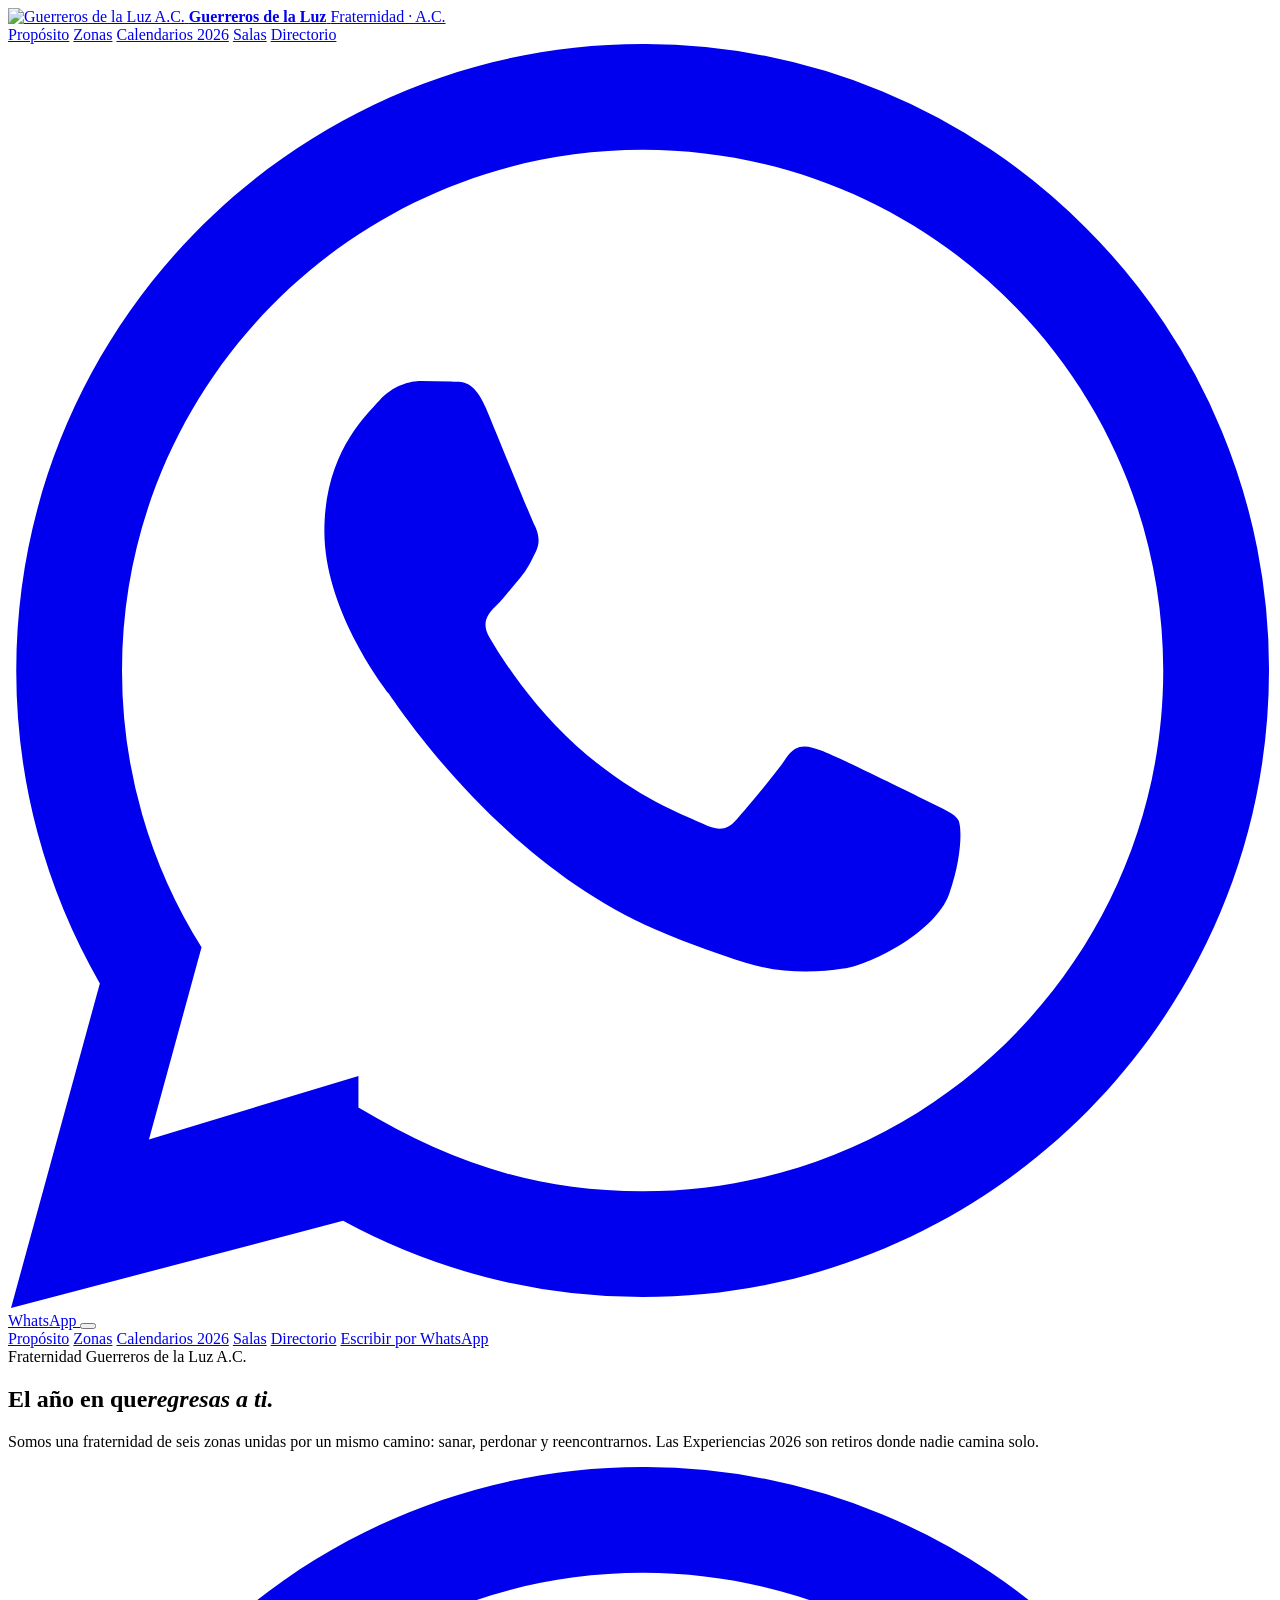
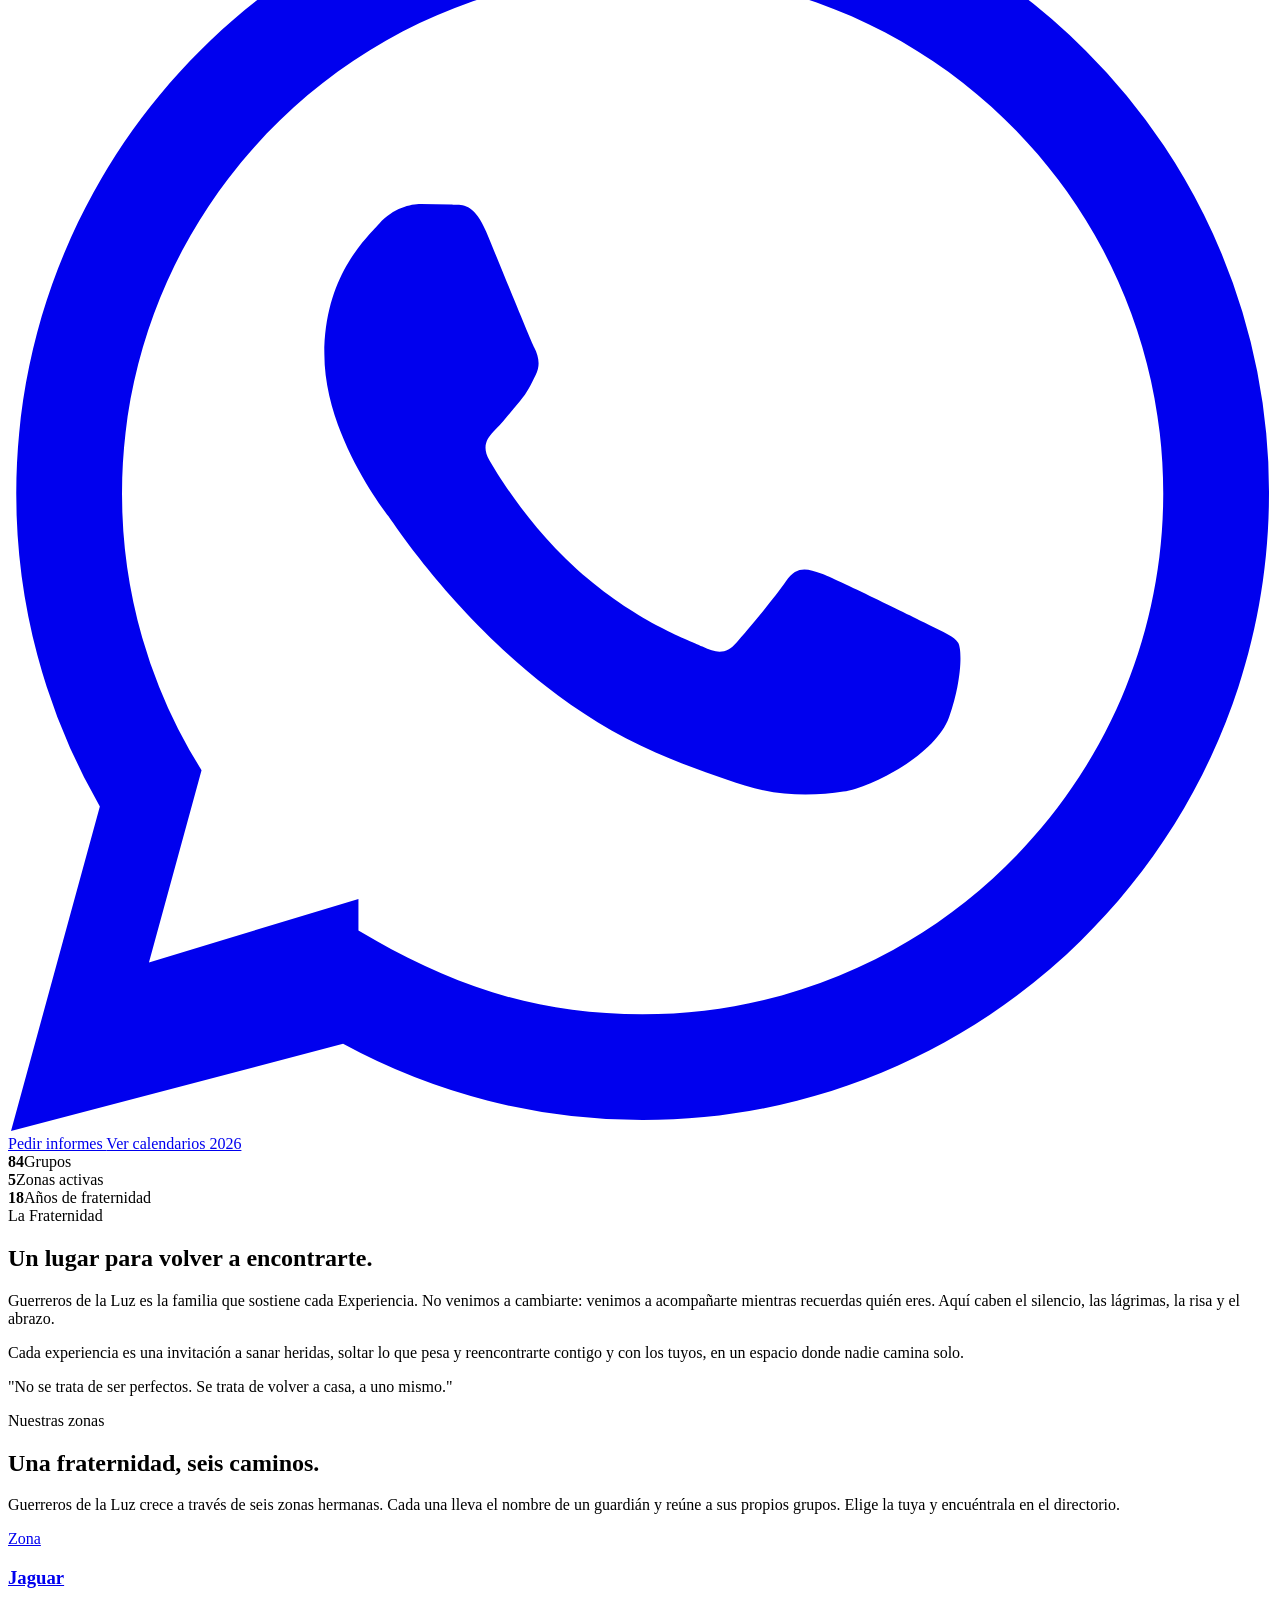
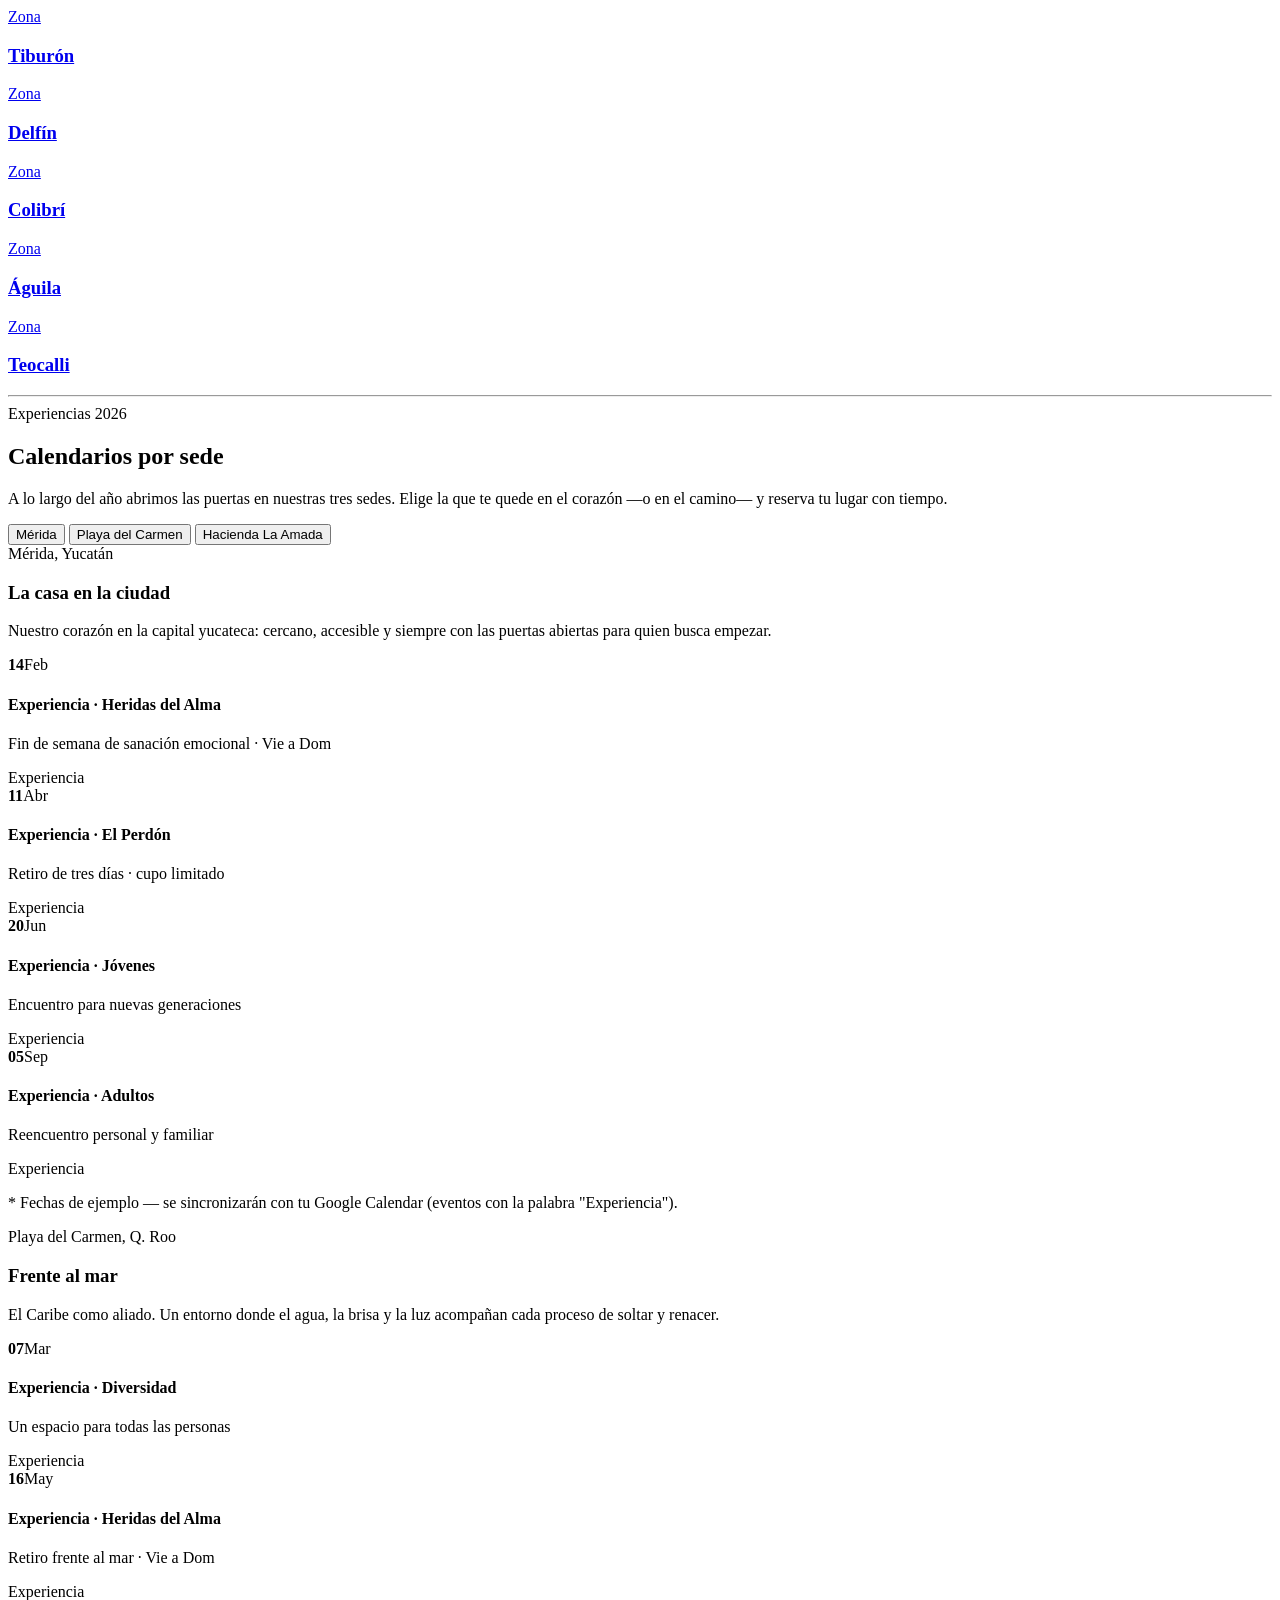
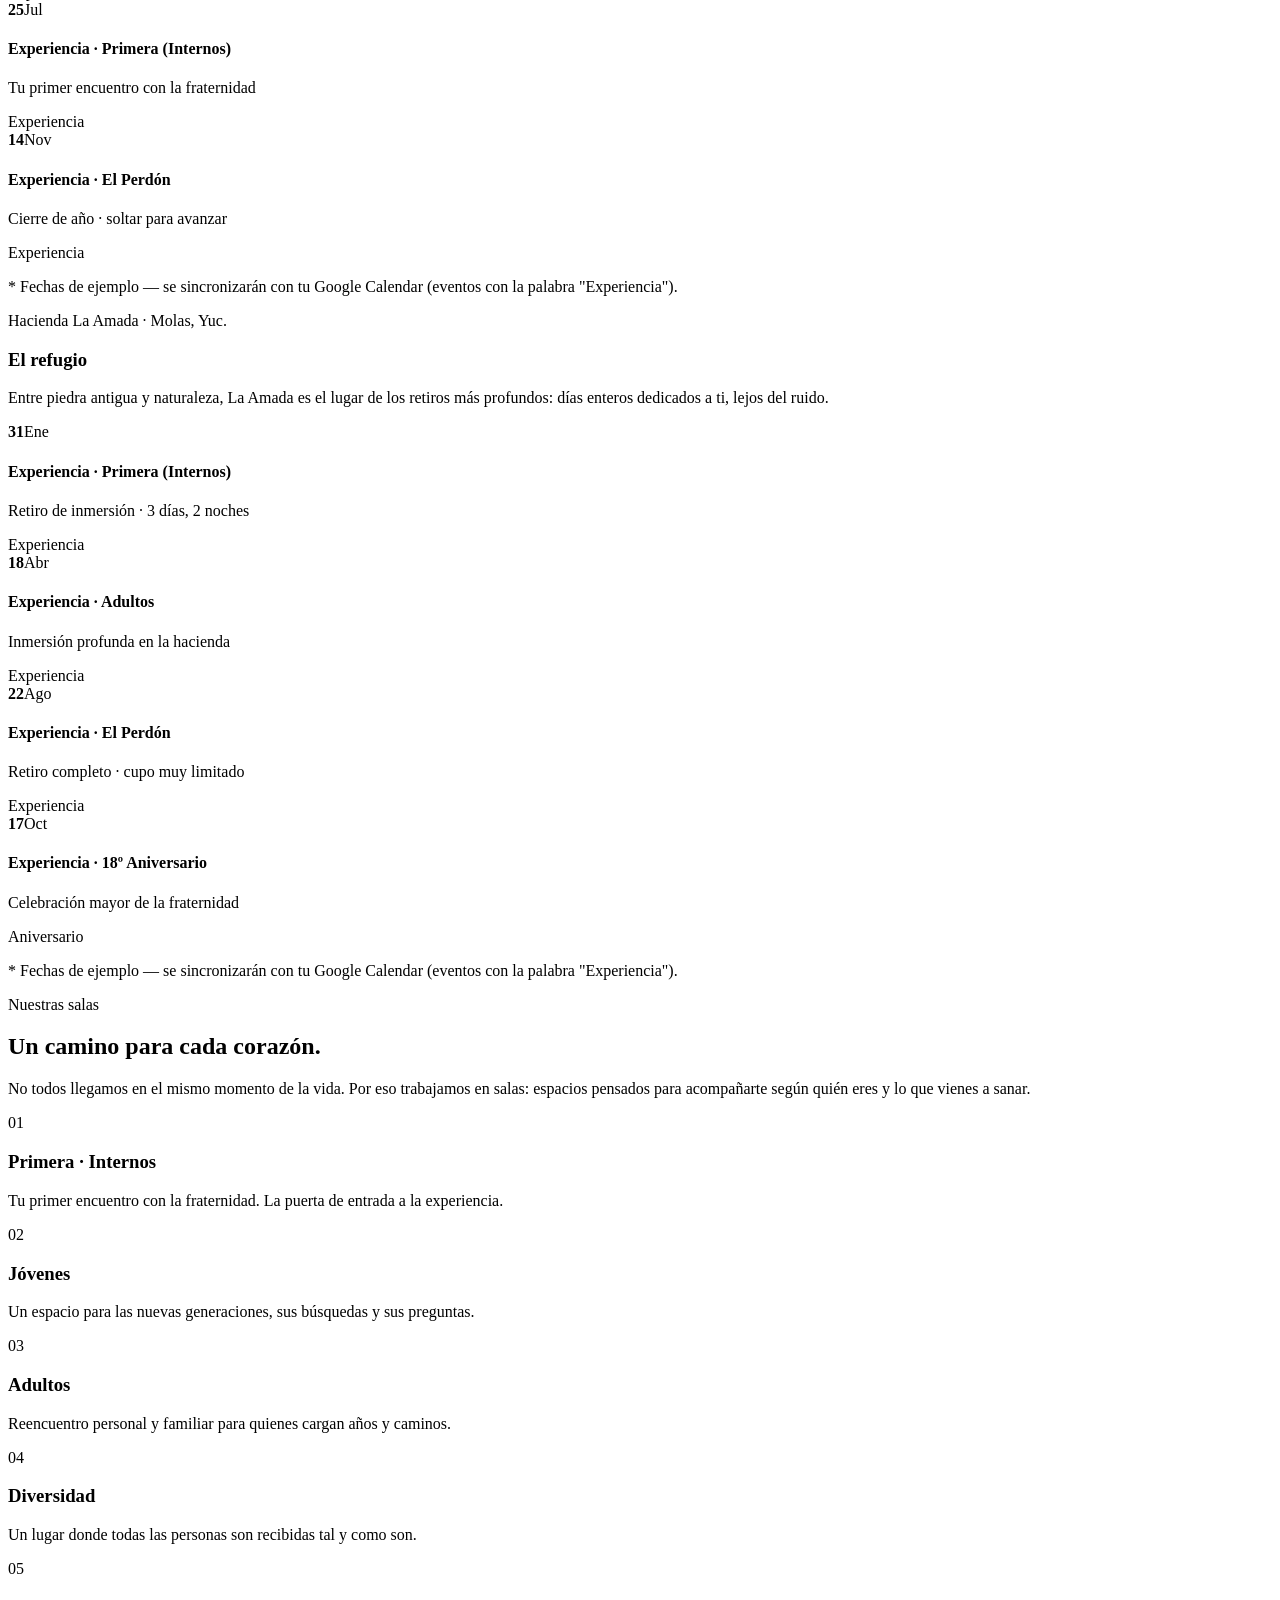
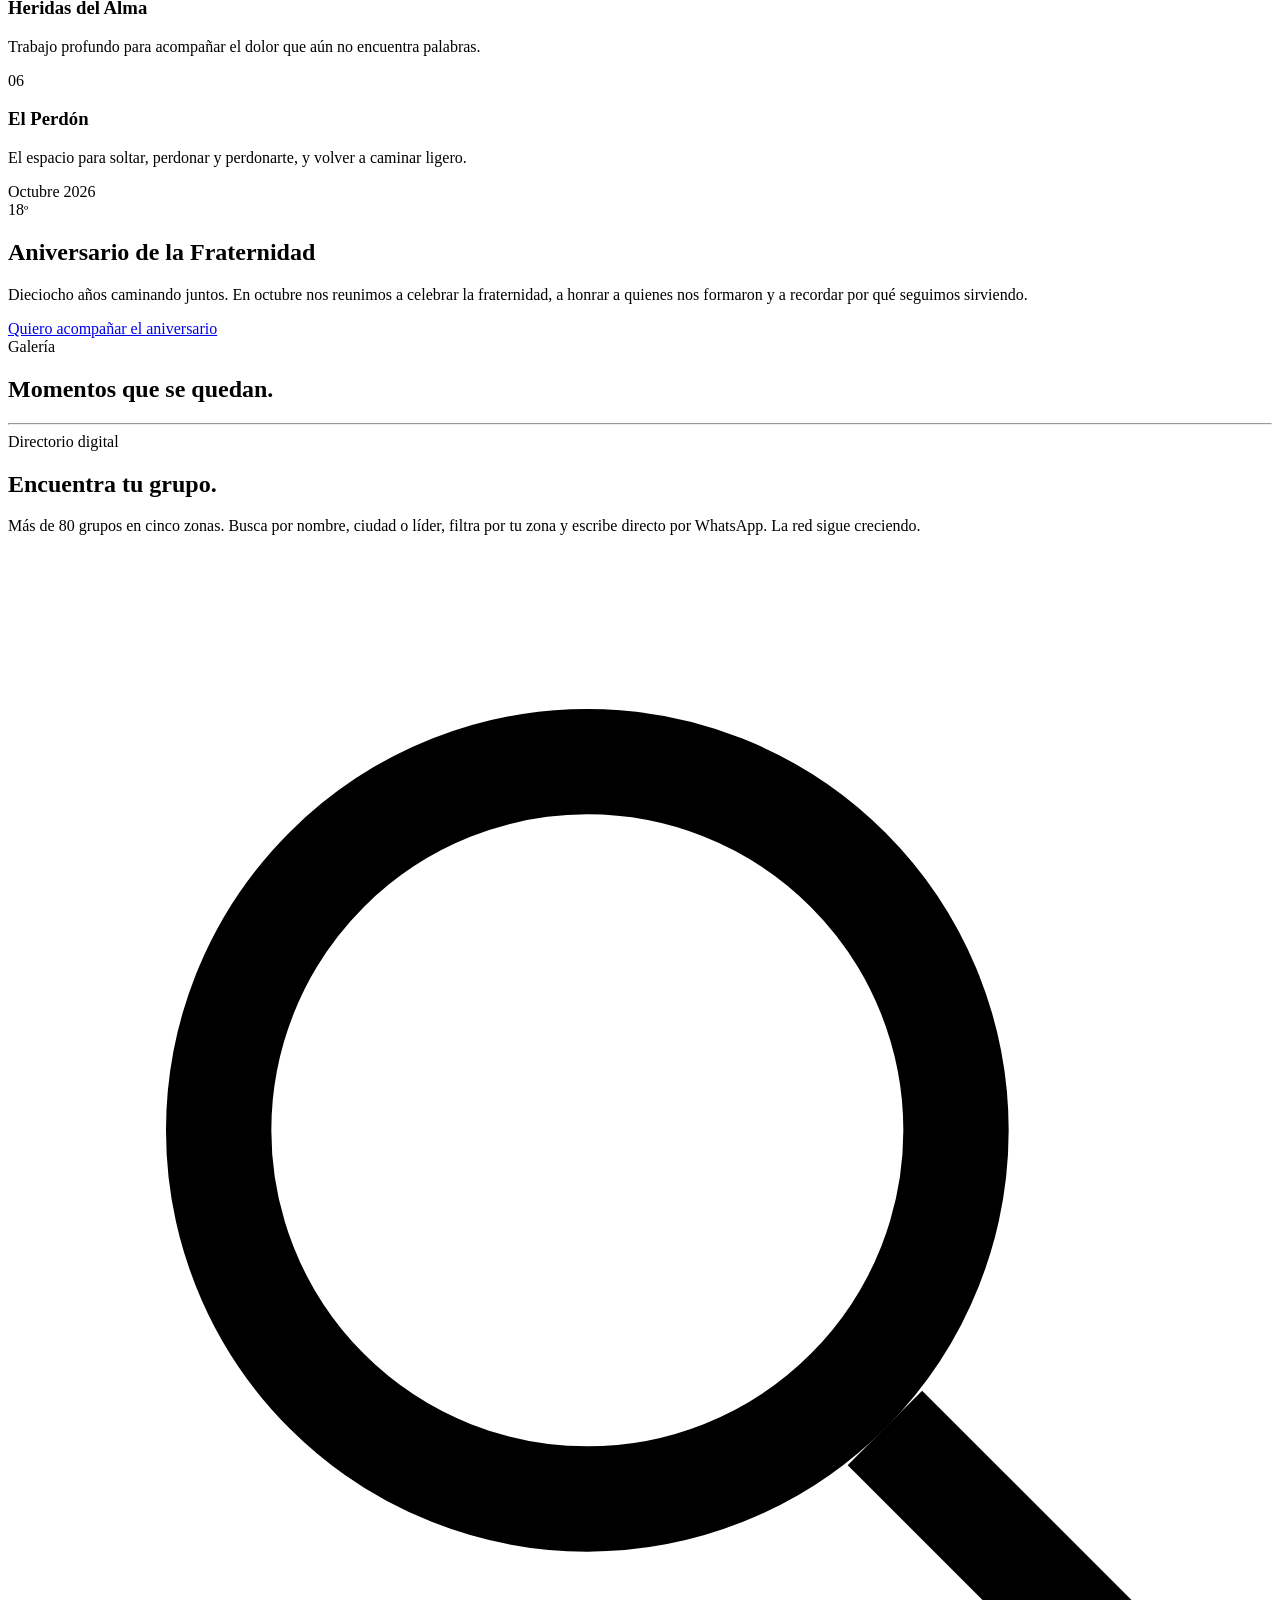
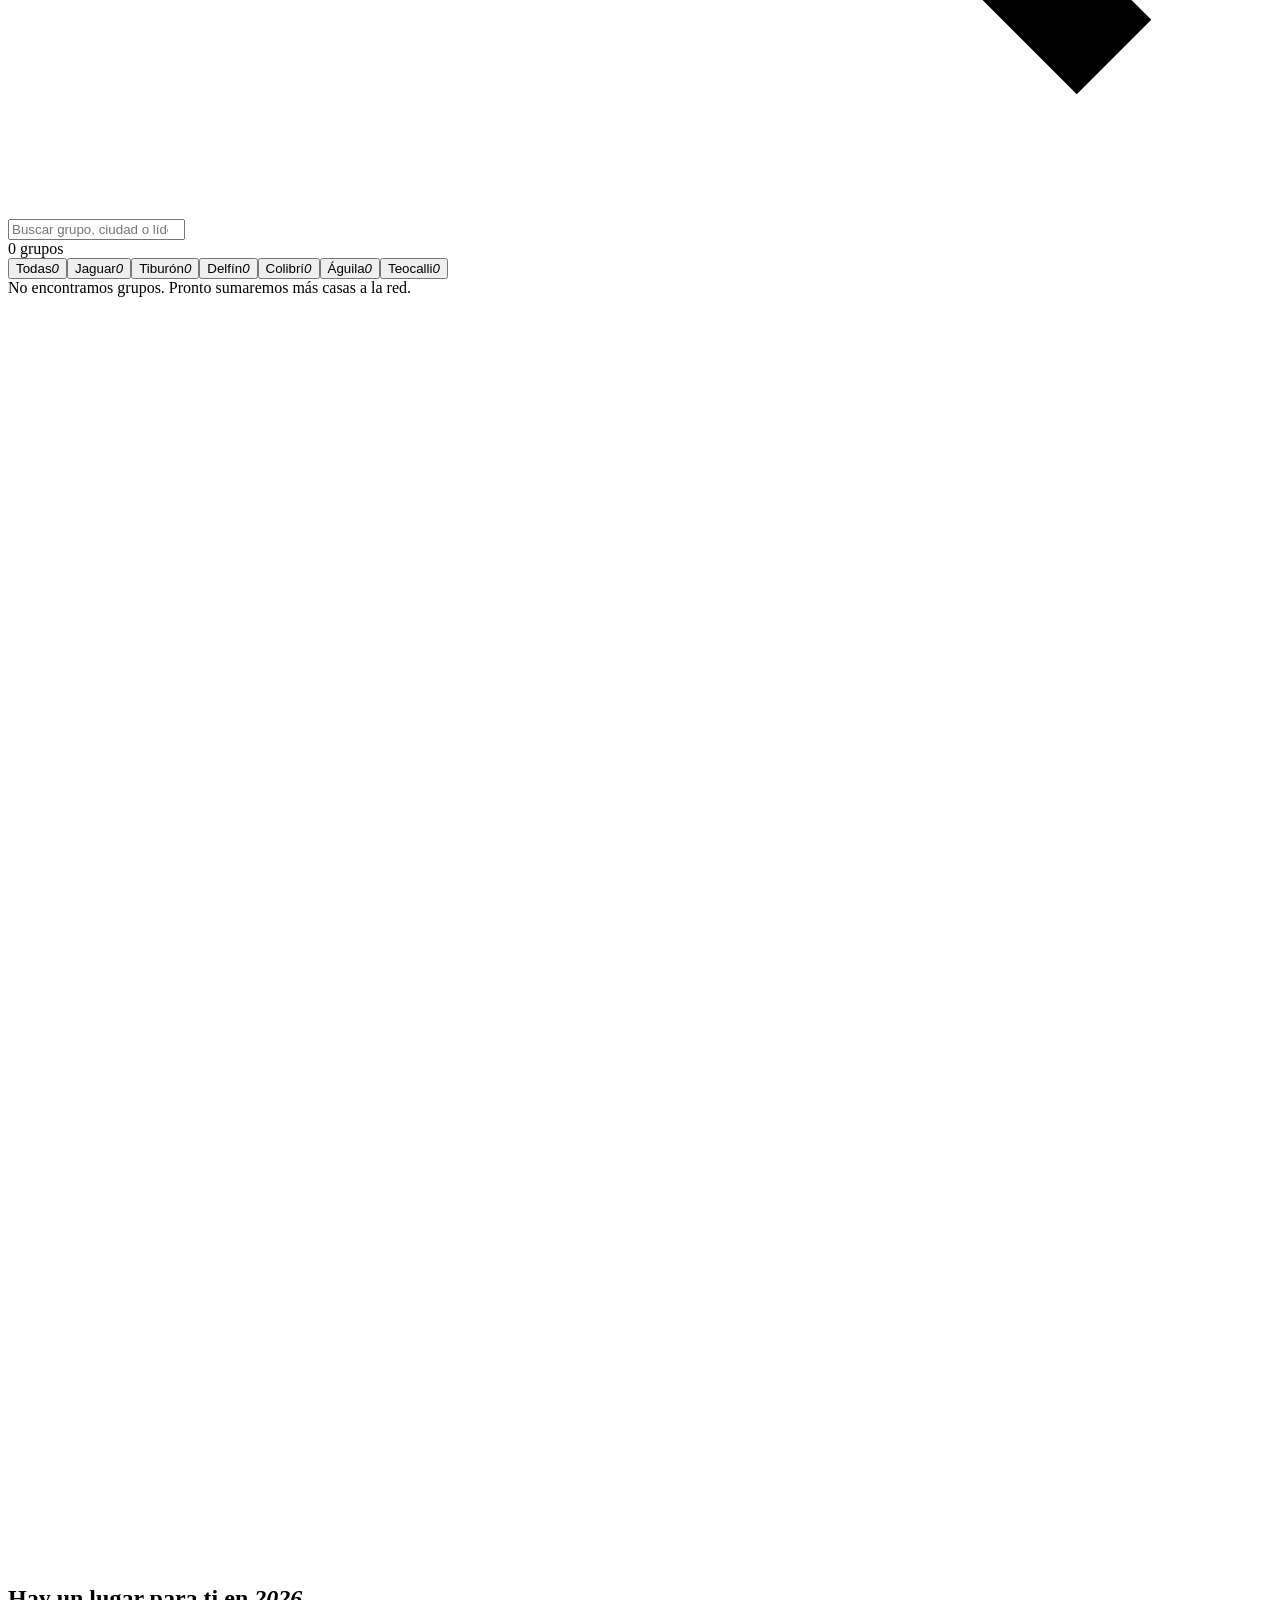
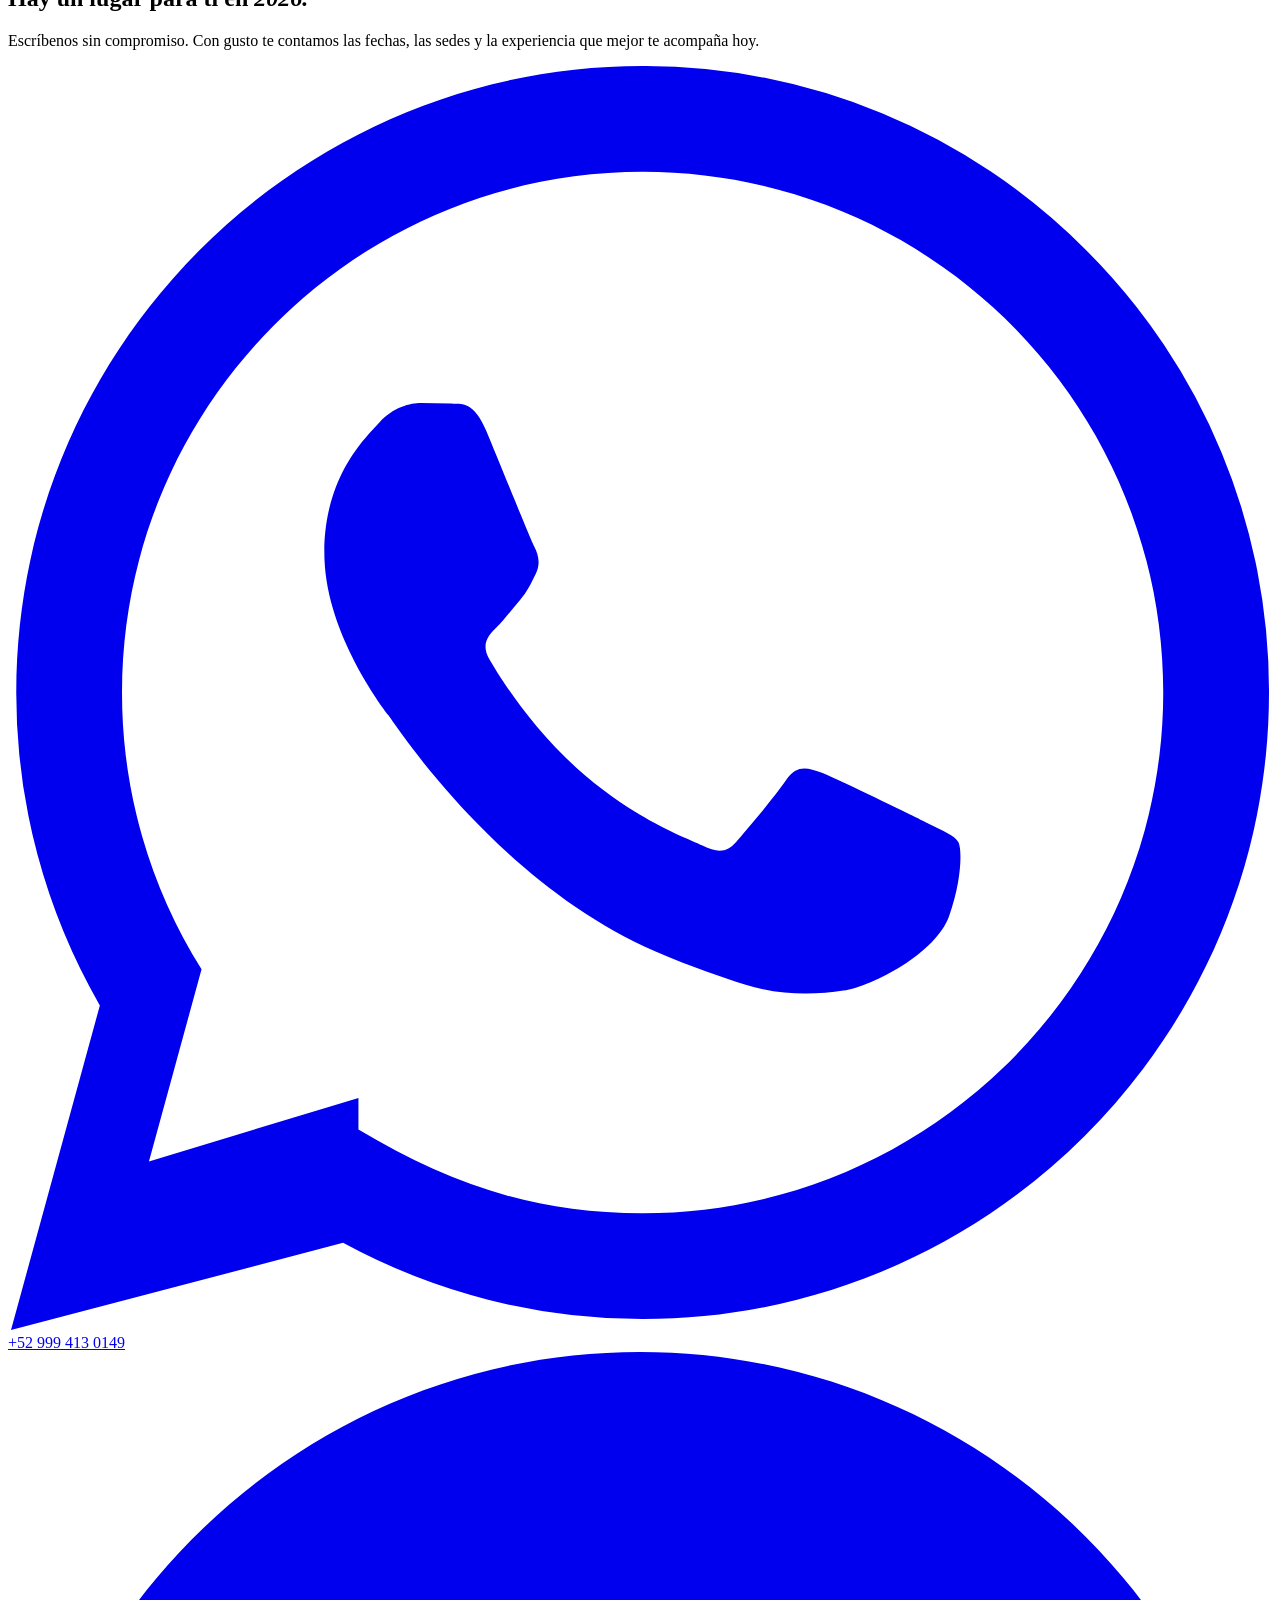
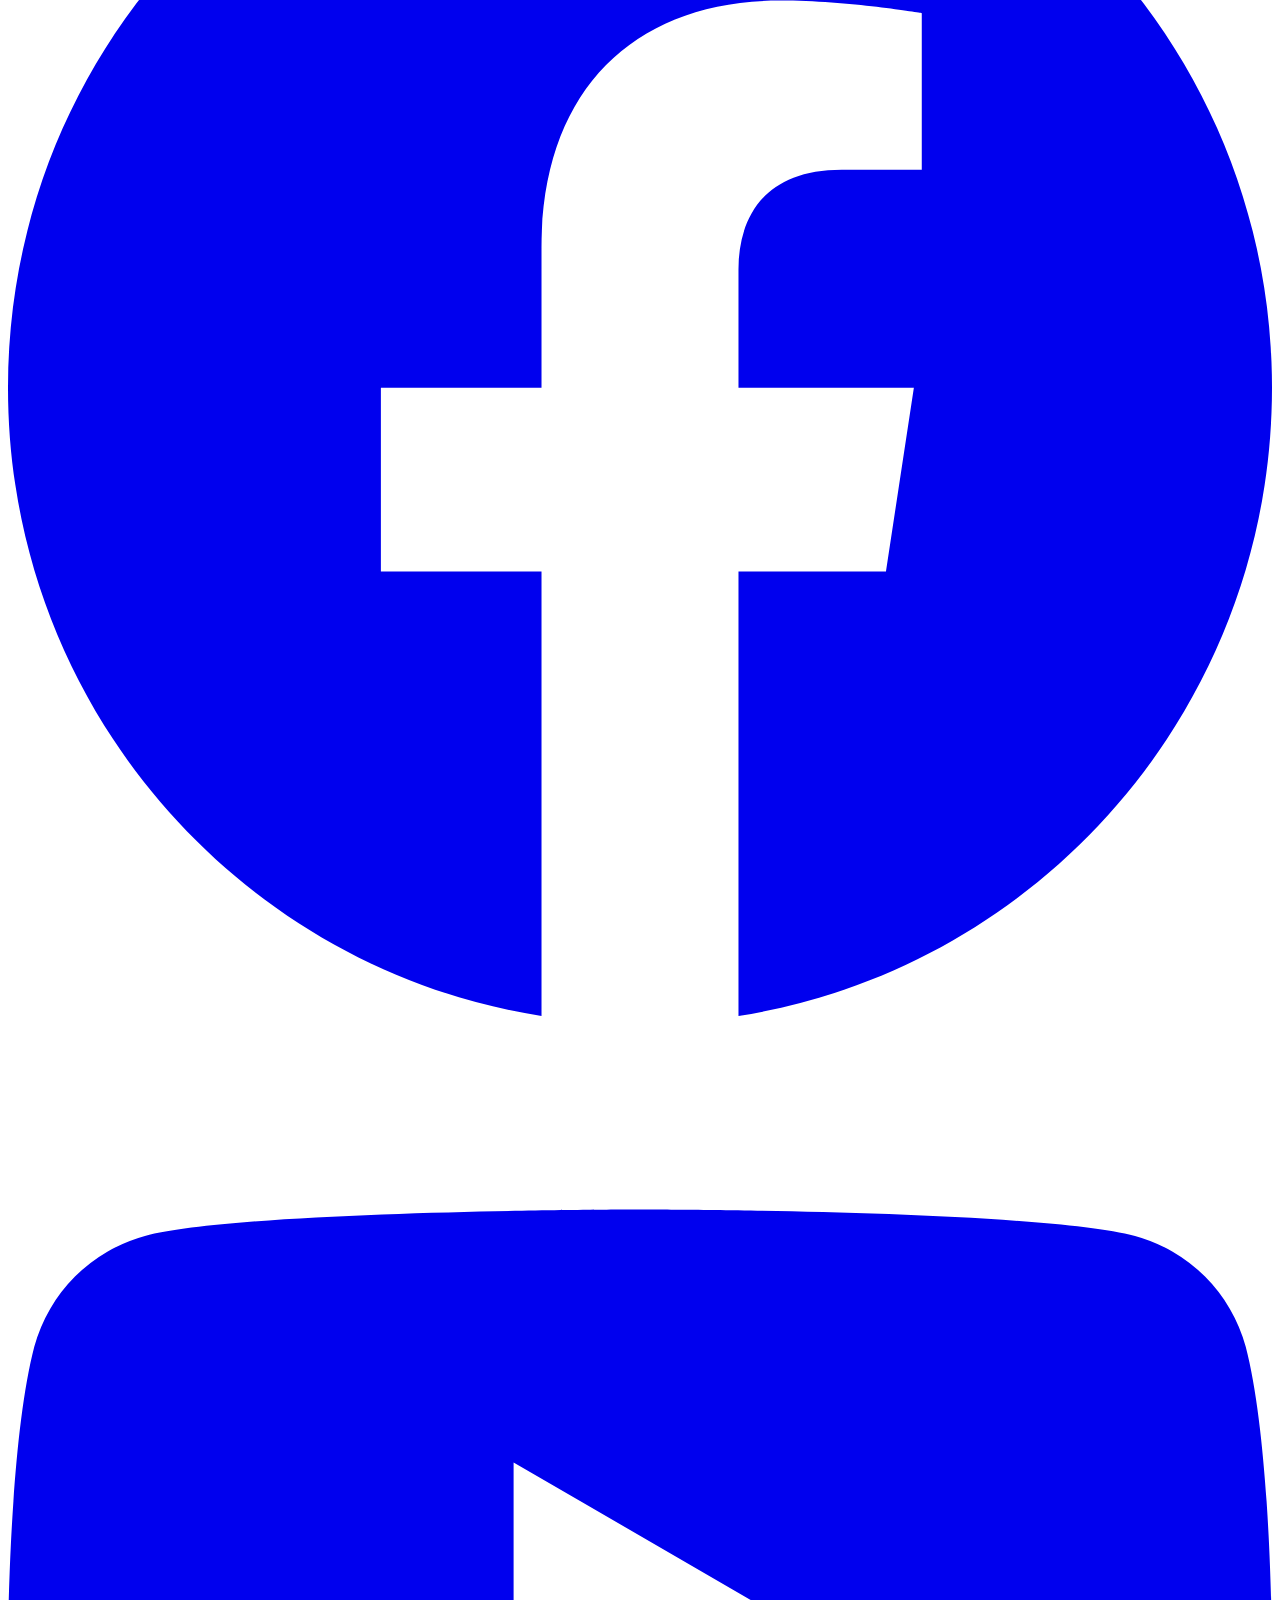
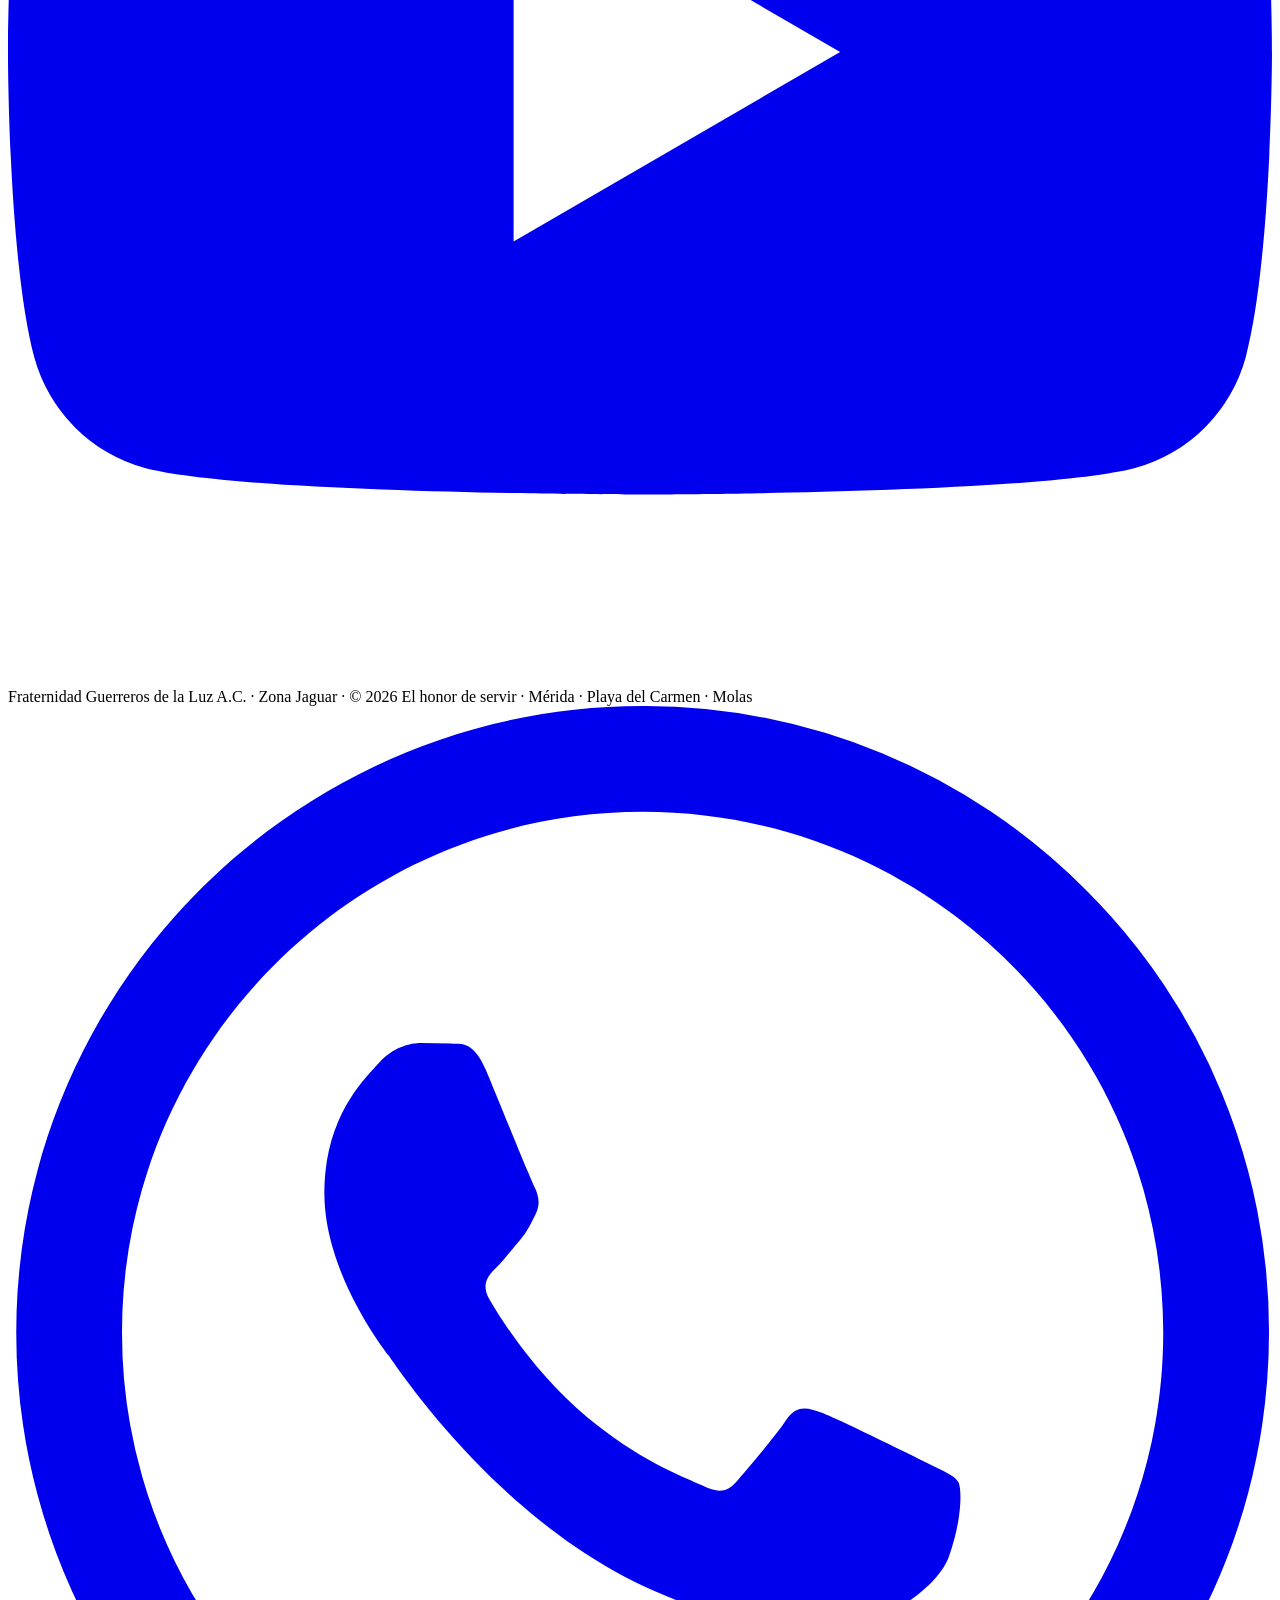
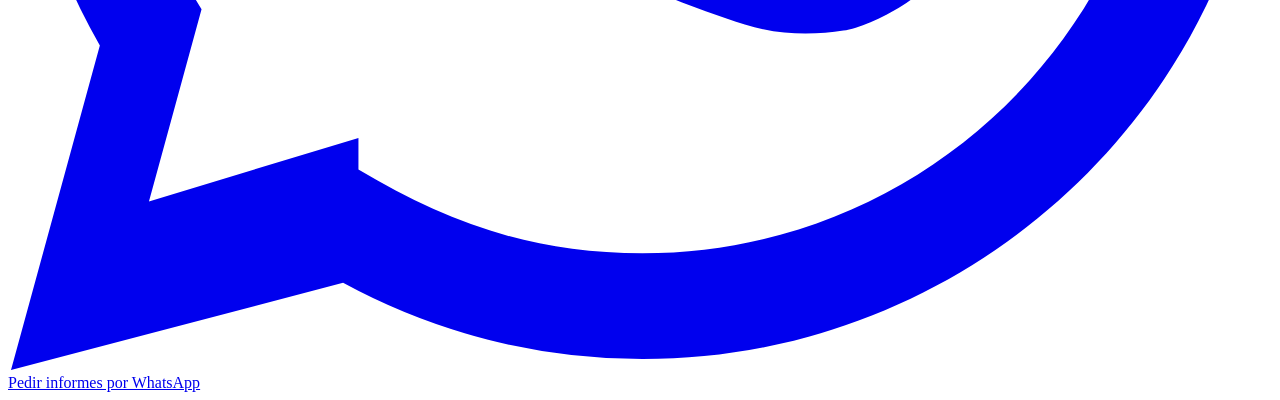
==== commit bb3d3bcb: "Actualizar index.html" ====
--- a/index.html
+++ b/index.html
@@ -1,1133 +1,520 @@
 <!DOCTYPE html>
-<html lang="es">
+<html lang="es" data-direction="b" data-grain="on">
 <head>
-    <meta charset="UTF-8">
-    <meta name="viewport" content="width=device-width, initial-scale=1.0">
-    <title>Portal del Líder | Guerreros de la Luz</title>
-    
-    <!-- Importación de Fuentes Elegantes e Institucionales -->
-    <link rel="preconnect" href="https://fonts.googleapis.com">
-    <link rel="preconnect" href="https://fonts.gstatic.com" crossorigin>
-    <link href="https://fonts.googleapis.com/css2?family=Cinzel:wght@500;700;800&family=Montserrat:wght@300;400;500;600;700&display=swap" rel="stylesheet">
-    
-    <!-- Iconos de FontAwesome -->
-    <link rel="stylesheet" href="https://cdnjs.cloudflare.com/ajax/libs/font-awesome/6.4.0/css/all.min.css">
-    
-    <!-- SCRIPT GLOBAL DE GOOGLE ADSENSE -->
-    <script async src="https://pagead2.googlesyndication.com/pagead/js/adsbygoogle.js?client=ca-pub-2119938123202915" crossorigin="anonymous"></script>
-
-    <style>
-        /* Variables de la Paleta de Colores Solicitada */
-        :root {
-            --bg-deep-black: #060606;
-            --bg-charcoal: #111111;
-            --bg-card: #1a1a1a;
-            --gold-primary: #c9a227;
-            --gold-light: #f2d675;
-            --white-warm: #f5f1e6;
-            --text-secondary: #b8b8b8;
-            --wine-sutil: #641e1e;
-            --font-title: 'Cinzel', Georgia, serif;
-            --font-body: 'Montserrat', sans-serif;
-            --transition: all 0.3s cubic-bezier(0.4, 0, 0.2, 1);
-        }
-
-        /* Estilos Globales y de Reseteo */
-        * {
-            margin: 0;
-            padding: 0;
-            box-sizing: border-box;
-            scroll-behavior: smooth;
-        }
-
-        body {
-            background-color: var(--bg-deep-black);
-            color: var(--white-warm);
-            font-family: var(--font-body);
-            line-height: 1.6;
-            overflow-x: hidden;
-            background-image: radial-gradient(circle at 50% 30%, rgba(100, 30, 30, 0.15) 0%, transparent 50%);
-        }
-
-        /* Tipografías y Títulos */
-        h1, h2, h3, h4, .brand-title {
-            font-family: var(--font-title);
-            color: var(--gold-primary);
-            letter-spacing: 1px;
-            font-weight: 700;
-        }
-
-        p {
-            color: var(--text-secondary);
-            font-weight: 300;
-            font-size: 0.95rem;
-        }
-
-        a {
-            text-decoration: none;
-            color: inherit;
-        }
-
-        /* Barra de Navegación (Sticky y Elegante) */
-        header {
-            position: fixed;
-            top: 0;
-            left: 0;
-            width: 100%;
-            z-index: 1000;
-            background-color: rgba(6, 6, 6, 0.95);
-            border-bottom: 1px solid rgba(201, 162, 39, 0.2);
-            backdrop-filter: blur(10px);
-            box-shadow: 0 4px 30px rgba(0, 0, 0, 0.5);
-        }
-
-        .nav-container {
-            max-width: 1400px;
-            margin: 0 auto;
-            display: flex;
-            justify-content: space-between;
-            align-items: center;
-            padding: 1rem 2rem;
-        }
-
-        .brand-box {
-            display: flex;
-            flex-direction: column;
-        }
-
-        .brand-main {
-            font-size: 1.4rem;
-            font-weight: 800;
-            color: var(--gold-primary);
-            text-shadow: 0 0 8px rgba(201, 162, 39, 0.3);
-        }
-
-        .brand-sub {
-            font-size: 0.7rem;
-            letter-spacing: 2px;
-            text-transform: uppercase;
-            color: var(--white-warm);
-            opacity: 0.8;
-        }
-
-        nav ul {
-            display: flex;
-            list-style: none;
-            gap: 1.5rem;
-        }
-
-        nav ul li a {
-            font-size: 0.85rem;
-            text-transform: uppercase;
-            font-weight: 500;
-            letter-spacing: 1px;
-            padding: 0.5rem 0;
-            border-bottom: 2px solid transparent;
-            transition: var(--transition);
-        }
-
-        nav ul li a:hover, nav ul li a.active {
-            color: var(--gold-light);
-            border-bottom: 2px solid var(--gold-primary);
-        }
-
-        .menu-toggle {
-            display: none;
-            font-size: 1.5rem;
-            color: var(--gold-primary);
-            cursor: pointer;
-        }
-
-        /* Hero Section / Portada Inmersiva */
-        .hero {
-            min-height: 100vh;
-            display: flex;
-            align-items: center;
-            justify-content: center;
-            text-align: center;
-            position: relative;
-            padding: 8rem 2rem 4rem 2rem;
-            background: linear-gradient(180deg, rgba(6,6,6,0.3) 0%, rgba(6,6,6,1) 100%), 
-                        radial-gradient(circle at 50% 50%, rgba(201, 162, 39, 0.08) 0%, transparent 60%);
-        }
-
-        .hero::before {
-            content: '';
-            position: absolute;
-            top: 0;
-            left: 0;
-            width: 100%;
-            height: 100%;
-            background: url('https://images.unsplash.com/photo-1518156677180-95a2893f3e9f?q=80&w=1920') center/cover no-repeat;
-            opacity: 0.03;
-            mix-blend-mode: overlay;
-            pointer-events: none;
-        }
-
-        .hero-content {
-            max-width: 900px;
-            z-index: 10;
-        }
-
-        .hero h1 {
-            font-size: 4.5rem;
-            margin-bottom: 0.5rem;
-            text-transform: uppercase;
-            color: var(--white-warm);
-            text-shadow: 0 0 20px rgba(245, 241, 230, 0.1);
-        }
-
-        .hero h2 {
-            font-size: 1.8rem;
-            color: var(--gold-primary);
-            margin-bottom: 2rem;
-            font-weight: 500;
-            letter-spacing: 3px;
-            text-transform: uppercase;
-        }
-
-        .hero p {
-            font-size: 1.15rem;
-            color: var(--text-secondary);
-            margin-bottom: 3rem;
-            max-width: 750px;
-            margin-left: auto;
-            margin-right: auto;
-        }
-
-        .hero-buttons {
-            display: flex;
-            gap: 1.5rem;
-            justify-content: center;
-            flex-wrap: wrap;
-        }
-
-        /* Botones Base */
-        .btn {
-            display: inline-flex;
-            align-items: center;
-            gap: 0.5rem;
-            padding: 0.9rem 2rem;
-            font-size: 0.9rem;
-            font-weight: 600;
-            letter-spacing: 1px;
-            text-transform: uppercase;
-            border-radius: 4px;
-            cursor: pointer;
-            transition: var(--transition);
-        }
-
-        .btn-primary {
-            background: linear-gradient(135deg, var(--gold-primary) 0%, #a4801b 100%);
-            color: var(--bg-deep-black);
-            box-shadow: 0 4px 15px rgba(201, 162, 39, 0.3);
-            border: 1px solid var(--gold-primary);
-        }
-
-        .btn-primary:hover {
-            transform: translateY(-2px);
-            box-shadow: 0 6px 20px rgba(201, 162, 39, 0.5);
-            background: linear-gradient(135deg, var(--gold-light) 0%, var(--gold-primary) 100%);
-        }
-
-        .btn-secondary {
-            background-color: transparent;
-            color: var(--white-warm);
-            border: 1px solid rgba(245, 241, 230, 0.3);
-        }
-
-        .btn-secondary:hover {
-            border-color: var(--gold-primary);
-            color: var(--gold-light);
-            background-color: rgba(201, 162, 39, 0.05);
-            transform: translateY(-2px);
-        }
-
-        /* Secciones Estándar */
-        section {
-            padding: 6rem 2rem;
-            max-width: 1400px;
-            margin: 0 auto;
-            border-bottom: 1px solid rgba(201, 162, 39, 0.05);
-        }
-
-        .section-header {
-            text-align: center;
-            margin-bottom: 4rem;
-        }
-
-        .section-header h2 {
-            font-size: 2.5rem;
-            color: var(--white-warm);
-            text-transform: uppercase;
-            margin-bottom: 1rem;
-            position: relative;
-            display: inline-block;
-        }
-
-        .section-header h2::after {
-            content: '';
-            display: block;
-            width: 60px;
-            height: 2px;
-            background-color: var(--gold-primary);
-            margin: 0.7rem auto 0 auto;
-        }
-
-        .section-header p {
-            max-width: 700px;
-            margin: 0 auto;
-            font-size: 1.05rem;
-        }
-
-        /* Contenedores de Tarjetas / Grid */
-        .grid-3 {
-            display: grid;
-            grid-template-columns: repeat(auto-fit, minmax(350px, 1fr));
-            gap: 2rem;
-        }
-
-        .grid-2 {
-            display: grid;
-            grid-template-columns: repeat(auto-fit, minmax(450px, 1fr));
-            gap: 2rem;
-        }
-
-        /* Estilos de Tarjeta Base */
-        .card {
-            background-color: var(--bg-charcoal);
-            border: 1px solid rgba(255, 255, 255, 0.03);
-            border-radius: 6px;
-            padding: 2.5rem;
-            transition: var(--transition);
-            position: relative;
-            overflow: hidden;
-            box-shadow: 0 10px 30px rgba(0,0,0,0.5);
-        }
-
-        .card::before {
-            content: '';
-            position: absolute;
-            top: 0;
-            left: 0;
-            width: 100%;
-            height: 3px;
-            background: linear-gradient(90deg, transparent, var(--gold-primary), transparent);
-            transform: translateX(-100%);
-            transition: var(--transition);
-        }
-
-        .card:hover {
-            transform: translateY(-5px);
-            border-color: rgba(201, 162, 39, 0.2);
-            box-shadow: 0 15px 35px rgba(0, 0, 0, 0.7), 0 0 15px rgba(201, 162, 39, 0.05);
-        }
-
-        .card:hover::before {
-            transform: translateX(100%);
-            transition: all 0.8s ease;
-        }
-
-        .card-icon {
-            font-size: 2rem;
-            color: var(--gold-primary);
-            margin-bottom: 1.5rem;
-        }
-
-        .card h3 {
-            font-size: 1.35rem;
-            margin-bottom: 1rem;
-            color: var(--white-warm);
-        }
-
-        .card p {
-            margin-bottom: 1.5rem;
-        }
-
-        /* Panel Interno: Mi Servicio */
-        .badge-list {
-            display: flex;
-            flex-wrap: wrap;
-            gap: 0.5rem;
-            margin-bottom: 1.5rem;
-        }
-
-        .badge {
-            background-color: rgba(255, 255, 255, 0.05);
-            padding: 0.3rem 0.8rem;
-            border-radius: 4px;
-            font-size: 0.75rem;
-            font-weight: 500;
-            color: var(--gold-light);
-            border: 1px solid rgba(201, 162, 39, 0.1);
-        }
-
-        /* Centro de Operaciones */
-        .ops-tabs {
-            display: flex;
-            justify-content: center;
-            gap: 1rem;
-            margin-bottom: 3rem;
-            border-bottom: 1px solid rgba(255,255,255,0.05);
-            padding-bottom: 1rem;
-        }
-
-        .tab-btn {
-            background: none;
-            border: none;
-            color: var(--text-secondary);
-            font-family: var(--font-title);
-            font-size: 1.2rem;
-            padding: 0.5rem 1.5rem;
-            cursor: pointer;
-            transition: var(--transition);
-            text-transform: uppercase;
-        }
-
-        .tab-btn.active, .tab-btn:hover {
-            color: var(--gold-primary);
-            text-shadow: 0 0 10px rgba(201, 162, 39, 0.2);
-        }
-
-        .ops-content-block {
-            display: none;
-        }
-
-        .ops-content-block.active {
-            display: block;
-            animation: fadeIn 0.5s ease;
-        }
-
-        .sub-items-list {
-            list-style: none;
-            margin-bottom: 1.5rem;
-        }
-
-        .sub-items-list li {
-            font-size: 0.85rem;
-            color: var(--text-secondary);
-            margin-bottom: 0.5rem;
-            display: flex;
-            align-items: center;
-            gap: 0.5rem;
-        }
-
-        .sub-items-list li i {
-            color: var(--gold-primary);
-            font-size: 0.75rem;
-        }
-
-        .card-actions {
-            display: flex;
-            gap: 1rem;
-            flex-wrap: wrap;
-        }
-
-        .btn-sm {
-            padding: 0.5rem 1.2rem;
-            font-size: 0.75rem;
-        }
-
-        /* Universidad / Niveles de Formación */
-        .univ-level-box {
-            background-color: var(--bg-charcoal);
-            border-left: 4px solid var(--gold-primary);
-            border-radius: 0 6px 6px 0;
-            padding: 2rem;
-            margin-bottom: 2rem;
-            box-shadow: 0 5px 20px rgba(0,0,0,0.4);
-        }
-
-        .univ-header {
-            display: flex;
-            justify-content: space-between;
-            align-items: center;
-            flex-wrap: wrap;
-            gap: 1rem;
-            margin-bottom: 1rem;
-        }
-
-        .progress-bar-container {
-            width: 100%;
-            height: 6px;
-            background-color: rgba(255,255,255,0.05);
-            border-radius: 3px;
-            margin: 1rem 0;
-            overflow: hidden;
-        }
-
-        .progress-bar {
-            height: 100%;
-            background: linear-gradient(90deg, var(--gold-primary), var(--gold-light));
-            border-radius: 3px;
-        }
-
-        /* Biblioteca de la Luz */
-        .search-wrapper {
-            max-width: 600px;
-            margin: 0 auto 3rem auto;
-            position: relative;
-        }
-
-        .search-input {
-            width: 100%;
-            padding: 1rem 1.5rem 1rem 3rem;
-            background-color: var(--bg-charcoal);
-            border: 1px solid rgba(201, 162, 39, 0.3);
-            border-radius: 30px;
-            color: var(--white-warm);
-            font-family: var(--font-body);
-            font-size: 0.95rem;
-            transition: var(--transition);
-        }
-
-        .search-input:focus {
-            outline: none;
-            border-color: var(--gold-light);
-            box-shadow: 0 0 15px rgba(201, 162, 39, 0.15);
-        }
-
-        .search-wrapper i {
-            position: absolute;
-            left: 1.2rem;
-            top: 50%;
-            transform: translateY(-50%);
-            color: var(--gold-primary);
-        }
-
-        .filter-tags {
-            display: flex;
-            justify-content: center;
-            gap: 0.8rem;
-            flex-wrap: wrap;
-            margin-bottom: 3rem;
-        }
-
-        .filter-tag {
-            background-color: rgba(255, 255, 255, 0.03);
-            border: 1px solid rgba(255,255,255,0.05);
-            padding: 0.5rem 1.2rem;
-            border-radius: 20px;
-            font-size: 0.8rem;
-            cursor: pointer;
-            transition: var(--transition);
-        }
-
-        .filter-tag.active, .filter-tag:hover {
-            background-color: rgba(201, 162, 39, 0.1);
-            border-color: var(--gold-primary);
-            color: var(--gold-light);
-        }
-
-        /* Frase Destacada Banner */
-        .quote-banner {
-            background: linear-gradient(135deg, #111111 0%, var(--bg-deep-black) 100%);
-            border-y: 1px solid rgba(201, 162, 39, 0.1);
-            text-align: center;
-            padding: 5rem 2rem;
-            position: relative;
-        }
-
-        .quote-banner h2 {
-            font-family: var(--font-title);
-            font-size: 2rem;
-            color: var(--white-warm);
-            font-style: italic;
-            max-width: 900px;
-            margin: 0 auto;
-        }
-
-        /* ESTILOS PARA CONTENEDOR ADSENSE */
-        .ad-container {
-            max-width: 1000px;
-            margin: 4rem auto;
-            padding: 1rem;
-            background-color: rgba(255,255,255,0.02);
-            border-top: 1px solid rgba(201, 162, 39, 0.1);
-            border-bottom: 1px solid rgba(201, 162, 39, 0.1);
-            min-height: 120px;
-            display: flex;
-            align-items: center;
-            justify-content: center;
-            position: relative;
-            text-align: center;
-        }
-        
-        .ad-container::before {
-            content: 'Espacio Patrocinado';
-            position: absolute;
-            font-size: 0.7rem;
-            color: rgba(255,255,255,0.2);
-            text-transform: uppercase;
-            letter-spacing: 2px;
-            top: 0.5rem;
-            left: 50%;
-            transform: translateX(-50%);
-            pointer-events: none;
-        }
-
-        /* Accesos Rápidos */
-        .quick-grid {
-            display: grid;
-            grid-template-columns: repeat(auto-fit, minmax(250px, 1fr));
-            gap: 1.5rem;
-        }
-
-        .quick-btn {
-            background-color: var(--bg-charcoal);
-            border: 1px solid rgba(255,255,255,0.03);
-            padding: 1.5rem;
-            border-radius: 4px;
-            display: flex;
-            align-items: center;
-            gap: 1rem;
-            font-weight: 500;
-            transition: var(--transition);
-            cursor: pointer;
-        }
-
-        .quick-btn i {
-            color: var(--gold-primary);
-            font-size: 1.3rem;
-        }
-
-        .quick-btn:hover {
-            border-color: var(--gold-primary);
-            background-color: rgba(201, 162, 39, 0.03);
-            transform: translateY(-2px);
-        }
-
-        /* Footer */
-        footer {
-            background-color: #030303;
-            border-top: 1px solid rgba(201, 162, 39, 0.1);
-            padding: 4rem 2rem 2rem 2rem;
-            text-align: center;
-        }
-
-        .footer-logo {
-            font-family: var(--font-title);
-            font-size: 1.8rem;
-            color: var(--white-warm);
-            margin-bottom: 0.5rem;
-        }
-
-        .footer-sub {
-            color: var(--gold-primary);
-            font-size: 0.9rem;
-            letter-spacing: 2px;
-            text-transform: uppercase;
-            margin-bottom: 2rem;
-        }
-
-        .footer-motto {
-            font-size: 1.2rem;
-            color: var(--text-secondary);
-            margin-bottom: 1.5rem;
-            font-style: italic;
-        }
-
-        .footer-recio {
-            font-family: var(--font-title);
-            font-size: 2.2rem;
-            color: var(--gold-light);
-            letter-spacing: 2px;
-            margin: 2rem 0;
-            text-shadow: 0 0 15px rgba(242, 214, 117, 0.3);
-        }
-
-        .footer-copy {
-            font-size: 0.75rem;
-            color: rgba(255,255,255,0.3);
-            border-top: 1px solid rgba(255,255,255,0.05);
-            padding-top: 2rem;
-            margin-top: 2rem;
-        }
-
-        /* Animaciones */
-        @keyframes fadeIn {
-            from { opacity: 0; transform: translateY(10px); }
-            to { opacity: 1; transform: translateY(0); }
-        }
-
-        /* Responsivo */
-        @media (max-width: 1024px) {
-            .hero h1 { font-size: 3.2rem; }
-            nav ul { display: none; }
-            .menu-toggle { display: block; }
-            nav.mobile-active ul {
-                display: flex;
-                flex-direction: column;
-                position: absolute;
-                top: 100%;
-                left: 0;
-                width: 100%;
-                background-color: var(--bg-deep-black);
-                padding: 2rem;
-                border-bottom: 1px solid rgba(201, 162, 39, 0.2);
-                gap: 1rem;
-            }
-        }
-
-        @media (max-width: 480px) {
-            .hero h1 { font-size: 2.3rem; }
-            .hero h2 { font-size: 1.1rem; }
-            .grid-3, .grid-2 { grid-template-columns: 1fr; }
-        }
-    </style>
+<meta charset="UTF-8" />
+<meta name="viewport" content="width=device-width, initial-scale=1.0" />
+<title>Fraternidad Guerreros de la Luz A.C. · Experiencias 2026</title>
+<link rel="preconnect" href="https://fonts.googleapis.com" />
+<link rel="preconnect" href="https://fonts.gstatic.com" crossorigin />
+<link href="https://fonts.googleapis.com/css2?family=Cormorant+Garamond:ital,wght@0,400;0,500;0,600;1,400;1,500&family=EB+Garamond:ital,wght@0,400;0,500;0,600;1,400&display=swap" rel="stylesheet" />
+<link rel="stylesheet" href="styles.css" />
 </head>
 <body>
 
-    <!-- HEADER / NAVEGACIÓN PRINCIPAL -->
-    <header>
-        <div class="nav-container">
-            <div class="brand-box">
-                <span class="brand-main">PORTAL DEL LÍDER</span>
-                <span class="brand-sub">Guerreros de la Luz</span>
-            </div>
-            <div class="menu-toggle" id="mobile-menu-btn">
-                <i class="fa-solid fa-bars"></i>
-            </div>
-            <nav id="main-nav">
-                <ul>
-                    <li><a href="#inicio" class="active">Inicio</a></li>
-                    <li><a href="#mi-servicio">Mi Servicio</a></li>
-                    <li><a href="#operaciones">Operaciones</a></li>
-                    <li><a href="#universidad">Universidad</a></li>
-                    <li><a href="#biblioteca">Biblioteca</a></li>
-                    <li><a href="#red-nacional">Directorio</a></li>
-                    <li><a href="#marketing">Marketing</a></li>
-                </ul>
-            </nav>
+<!-- ============ NAV ============ -->
+<header class="nav" id="nav">
+  <a class="brand" href="#top">
+    <img class="brand-logo" src="assets/logo-gdll.png" alt="Guerreros de la Luz A.C." />
+    <span class="brand-txt">
+      <b>Guerreros de la Luz</b>
+      <span>Fraternidad · A.C.</span>
+    </span>
+  </a>
+  <div class="nav-right">
+    <nav class="links">
+      <a href="#proposito">Propósito</a>
+      <a href="#zonas">Zonas</a>
+      <a href="#calendarios">Calendarios 2026</a>
+      <a href="#salas">Salas</a>
+      <a href="#directorio">Directorio</a>
+    </nav>
+    <a class="btn nav-cta" href="https://wa.me/529994130149" target="_blank" rel="noopener">
+      <svg viewBox="0 0 24 24" fill="currentColor"><path d="M.057 24l1.687-6.163a11.867 11.867 0 01-1.587-5.946C.16 5.335 5.495 0 12.05 0a11.82 11.82 0 018.413 3.488 11.82 11.82 0 013.48 8.413c-.003 6.557-5.338 11.892-11.893 11.892a11.9 11.9 0 01-5.688-1.448L.057 24zm6.597-3.807c1.676.995 3.276 1.591 5.392 1.592 5.448 0 9.886-4.434 9.889-9.885.002-5.462-4.415-9.89-9.881-9.892-5.452 0-9.887 4.434-9.889 9.884a9.86 9.86 0 001.51 5.26l-.999 3.648 3.978-1.207zm11.387-5.464c-.074-.124-.272-.198-.57-.347-.297-.149-1.758-.868-2.031-.967-.272-.099-.47-.149-.669.149-.198.297-.768.967-.941 1.165-.173.198-.347.223-.644.074-.297-.149-1.255-.462-2.39-1.475-.883-.788-1.48-1.761-1.653-2.059-.173-.297-.018-.458.13-.606.134-.133.298-.347.446-.521.151-.172.2-.296.3-.495.099-.198.05-.372-.025-.521-.075-.148-.669-1.611-.916-2.206-.242-.579-.487-.501-.669-.51l-.57-.01c-.198 0-.52.074-.792.372s-1.04 1.016-1.04 2.479 1.065 2.876 1.213 3.074c.149.198 2.095 3.2 5.076 4.487.709.306 1.263.489 1.694.626.712.226 1.36.194 1.872.118.571-.085 1.758-.719 2.006-1.413.248-.695.248-1.29.173-1.414z"/></svg>
+      WhatsApp
+    </a>
+    <button class="nav-burger" id="nav-burger" aria-label="Abrir menú" aria-expanded="false">
+      <span></span><span></span><span></span>
+    </button>
+  </div>
+</header>
+
+<!-- mobile drawer -->
+<div class="m-menu" id="m-menu" aria-hidden="true">
+  <nav class="m-menu-links">
+    <a href="#proposito">Propósito</a>
+    <a href="#zonas">Zonas</a>
+    <a href="#calendarios">Calendarios 2026</a>
+    <a href="#salas">Salas</a>
+    <a href="#directorio">Directorio</a>
+    <a class="btn m-menu-cta" href="https://wa.me/529994130149" target="_blank" rel="noopener">Escribir por WhatsApp</a>
+  </nav>
+</div>
+
+<a id="top"></a>
+
+<!-- ============ HERO ============ -->
+<section class="hero">
+  <div class="hero-bg">
+    <image-slot id="hero" placeholder="Foto de retiro / amanecer en la Hacienda (horizontal)"></image-slot>
+  </div>
+  <div class="wrap">
+    <div class="hero-inner">
+      <span class="eyebrow">Fraternidad Guerreros de la Luz A.C.</span>
+      <h1><span class="l1">El año en que</span><span class="l2"><em>regresas a ti.</em></span></h1>
+      <p class="lead">Somos una fraternidad de seis zonas unidas por un mismo camino: sanar, perdonar y reencontrarnos. Las Experiencias 2026 son retiros donde nadie camina solo.</p>
+      <div class="hero-cta">
+        <a class="btn" href="https://wa.me/529994130149" target="_blank" rel="noopener">
+          <svg viewBox="0 0 24 24" fill="currentColor"><path d="M.057 24l1.687-6.163a11.867 11.867 0 01-1.587-5.946C.16 5.335 5.495 0 12.05 0a11.82 11.82 0 018.413 3.488 11.82 11.82 0 013.48 8.413c-.003 6.557-5.338 11.892-11.893 11.892a11.9 11.9 0 01-5.688-1.448L.057 24zm6.597-3.807c1.676.995 3.276 1.591 5.392 1.592 5.448 0 9.886-4.434 9.889-9.885.002-5.462-4.415-9.89-9.881-9.892-5.452 0-9.887 4.434-9.889 9.884a9.86 9.86 0 001.51 5.26l-.999 3.648 3.978-1.207zm11.387-5.464c-.074-.124-.272-.198-.57-.347-.297-.149-1.758-.868-2.031-.967-.272-.099-.47-.149-.669.149-.198.297-.768.967-.941 1.165-.173.198-.347.223-.644.074-.297-.149-1.255-.462-2.39-1.475-.883-.788-1.48-1.761-1.653-2.059-.173-.297-.018-.458.13-.606.134-.133.298-.347.446-.521.151-.172.2-.296.3-.495.099-.198.05-.372-.025-.521-.075-.148-.669-1.611-.916-2.206-.242-.579-.487-.501-.669-.51l-.57-.01c-.198 0-.52.074-.792.372s-1.04 1.016-1.04 2.479 1.065 2.876 1.213 3.074c.149.198 2.095 3.2 5.076 4.487.709.306 1.263.489 1.694.626.712.226 1.36.194 1.872.118.571-.085 1.758-.719 2.006-1.413.248-.695.248-1.29.173-1.414z"/></svg>
+          Pedir informes
+        </a>
+        <a class="btn ghost" href="#calendarios">Ver calendarios 2026</a>
+      </div>
+      <div class="hero-meta">
+        <div class="m"><b>84</b><span>Grupos</span></div>
+        <div class="m"><b>5</b><span>Zonas activas</span></div>
+        <div class="m"><b>18</b><span>Años de fraternidad</span></div>
+      </div>
+    </div>
+  </div>
+</section>
+
+<!-- ============ PROPÓSITO ============ -->
+<section class="proposito section-pad" id="proposito">
+  <div class="wrap prop-grid">
+    <div class="prop-text reveal">
+      <span class="eyebrow">La Fraternidad</span>
+      <h2>Un lugar para volver a encontrarte.</h2>
+      <p>Guerreros de la Luz es la familia que sostiene cada Experiencia. No venimos a cambiarte: venimos a acompañarte mientras recuerdas quién eres. Aquí caben el silencio, las lágrimas, la risa y el abrazo.</p>
+      <p>Cada experiencia es una invitación a sanar heridas, soltar lo que pesa y reencontrarte contigo y con los tuyos, en un espacio donde nadie camina solo.</p>
+      <p class="pull">"No se trata de ser perfectos. Se trata de volver a casa, a uno mismo."</p>
+    </div>
+    <div class="reveal">
+      <image-slot id="prop" shape="rounded" radius="4" placeholder="Foto: círculo / abrazo / momento de retiro"></image-slot>
+    </div>
+  </div>
+</section>
+
+<!-- ============ ZONAS ============ -->
+<section class="zonas section-pad" id="zonas">
+  <div class="wrap">
+    <div class="shead reveal">
+      <span class="eyebrow">Nuestras zonas</span>
+      <h2>Una fraternidad, seis caminos.</h2>
+      <p>Guerreros de la Luz crece a través de seis zonas hermanas. Cada una lleva el nombre de un guardián y reúne a sus propios grupos. Elige la tuya y encuéntrala en el directorio.</p>
+    </div>
+    <div class="zonas-grid reveal">
+      <a class="zona-tile" href="#directorio" data-zona="Jaguar">
+        <span class="zd" aria-hidden="true"></span>
+        <span class="ze">Zona</span>
+        <h3>Jaguar</h3>
+      </a>
+      <a class="zona-tile" href="#directorio" data-zona="Tiburón">
+        <span class="zd" aria-hidden="true"></span>
+        <span class="ze">Zona</span>
+        <h3>Tiburón</h3>
+      </a>
+      <a class="zona-tile" href="#directorio" data-zona="Delfín">
+        <span class="zd" aria-hidden="true"></span>
+        <span class="ze">Zona</span>
+        <h3>Delfín</h3>
+      </a>
+      <a class="zona-tile" href="#directorio" data-zona="Colibrí">
+        <span class="zd" aria-hidden="true"></span>
+        <span class="ze">Zona</span>
+        <h3>Colibrí</h3>
+      </a>
+      <a class="zona-tile" href="#directorio" data-zona="Águila">
+        <span class="zd" aria-hidden="true"></span>
+        <span class="ze">Zona</span>
+        <h3>Águila</h3>
+      </a>
+      <a class="zona-tile" href="#directorio" data-zona="Teocalli">
+        <span class="zd" aria-hidden="true"></span>
+        <span class="ze">Zona</span>
+        <h3>Teocalli</h3>
+      </a>
+    </div>
+  </div>
+</section>
+
+<hr class="divider-rule" />
+
+<!-- ============ CALENDARIOS ============ -->
+<section class="section-pad" id="calendarios">
+  <div class="wrap">
+    <div class="shead reveal">
+      <span class="eyebrow">Experiencias 2026</span>
+      <h2>Calendarios por sede</h2>
+      <p>A lo largo del año abrimos las puertas en nuestras tres sedes. Elige la que te quede en el corazón —o en el camino— y reserva tu lugar con tiempo.</p>
+    </div>
+
+    <div class="cal-tabs reveal" role="tablist">
+      <button class="cal-tab active" data-cal="merida">Mérida</button>
+      <button class="cal-tab" data-cal="playa">Playa del Carmen</button>
+      <button class="cal-tab" data-cal="hacienda">Hacienda La Amada</button>
+    </div>
+
+    <!-- MÉRIDA -->
+    <div class="cal-panel active" id="cal-merida">
+      <div class="cal-layout">
+        <div class="cal-side reveal">
+          <image-slot id="sede-merida" shape="rounded" radius="4" placeholder="Foto sede Mérida"></image-slot>
+          <span class="place">Mérida, Yucatán</span>
+          <h3>La casa en la ciudad</h3>
+          <p>Nuestro corazón en la capital yucateca: cercano, accesible y siempre con las puertas abiertas para quien busca empezar.</p>
         </div>
-    </header>
-
-    <!-- HERO PRINCIPAL / PORTADA -->
-    <section class="hero" id="inicio">
-        <div class="hero-content">
-            <h1>Portal del Líder</h1>
-            <h2>Guerreros de la Luz | Fraternidad de la Luz</h2>
-            <p>“Un espacio creado para que ningún líder camine a ciegas. Aquí se preserva la filosofía, se ordena el servicio, se fortalece la comunidad y se prepara a los guerreros que sostendrán la luz para las próximas generaciones.”</p>
-            <div class="hero-buttons">
-                <a href="#operaciones" class="btn btn-primary"><i class="fa-solid fa-shield-halved"></i> Centro de Operaciones</a>
-                <a href="#universidad" class="btn btn-secondary"><i class="fa-solid fa-graduation-cap"></i> Universidad del Líder</a>
-                <a href="#biblioteca" class="btn btn-secondary"><i class="fa-solid fa-book-open"></i> Explorar Biblioteca</a>
-            </div>
+        <div class="event-list reveal">
+          <div class="event"><div class="date"><b>14</b><span>Feb</span></div><div class="info"><h4>Experiencia · Heridas del Alma</h4><p>Fin de semana de sanación emocional · Vie a Dom</p></div><span class="tag">Experiencia</span></div>
+          <div class="event"><div class="date"><b>11</b><span>Abr</span></div><div class="info"><h4>Experiencia · El Perdón</h4><p>Retiro de tres días · cupo limitado</p></div><span class="tag">Experiencia</span></div>
+          <div class="event"><div class="date"><b>20</b><span>Jun</span></div><div class="info"><h4>Experiencia · Jóvenes</h4><p>Encuentro para nuevas generaciones</p></div><span class="tag">Experiencia</span></div>
+          <div class="event"><div class="date"><b>05</b><span>Sep</span></div><div class="info"><h4>Experiencia · Adultos</h4><p>Reencuentro personal y familiar</p></div><span class="tag">Experiencia</span></div>
         </div>
-    </section>
-
-    <!-- BLOQUE ADSENSE 1 (Bajo el Hero) -->
-    <div class="ad-container">
-        <!-- Bloque de anuncio adaptable -->
-        <ins class="adsbygoogle"
-             style="display:block; width:100%; height:100%; min-height:90px;"
-             data-ad-client="ca-pub-2119938123202915"
-             data-ad-slot="TU_CODIGO_DE_SLOT_AQUI"
-             data-ad-format="auto"
-             data-full-width-responsive="true"></ins>
-        <script>
-             (adsbygoogle = window.adsbygoogle || []).push({});
-        </script>
-    </div>
-
-    <!-- SECCIÓN 1: MI SERVICIO -->
-    <section id="mi-servicio">
-        <div class="section-header">
-            <h2>Mi Servicio</h2>
-            <p>Panel de control del servidor. Gestiona las actividades cotidianas y compromisos de tu liderazgo.</p>
+      </div>
+      <p class="cal-note">* Fechas de ejemplo — se sincronizarán con tu Google Calendar (eventos con la palabra "Experiencia").</p>
+    </div>
+
+    <!-- PLAYA -->
+    <div class="cal-panel" id="cal-playa">
+      <div class="cal-layout">
+        <div class="cal-side reveal">
+          <image-slot id="sede-playa" shape="rounded" radius="4" placeholder="Foto sede Playa del Carmen"></image-slot>
+          <span class="place">Playa del Carmen, Q. Roo</span>
+          <h3>Frente al mar</h3>
+          <p>El Caribe como aliado. Un entorno donde el agua, la brisa y la luz acompañan cada proceso de soltar y renacer.</p>
         </div>
-        <div class="grid-3">
-            <div class="card">
-                <div class="card-icon"><i class="fa-solid fa-house-chimney-crack"></i></div>
-                <h3>Mi Grupo</h3>
-                <p>Consulta los datos principales de tu grupo, horarios, responsables, pendientes y estructura de servicio.</p>
-                <button class="btn btn-secondary btn-sm" onclick="simularAccion('Abriendo panel de grupo...')">Entrar</button>
-            </div>
-            <div class="card">
-                <div class="card-icon"><i class="fa-solid fa-map-location-dot"></i></div>
-                <h3>Mi Zona</h3>
-                <p>Accede a comunicados oficiales, calendario de juntas regionales, eventos conjuntos y coordinación.</p>
-                <button class="btn btn-secondary btn-sm" onclick="simularAccion('Cargando calendario de zona...')">Ver más</button>
-            </div>
-            <div class="card">
-                <div class="card-icon"><i class="fa-solid fa-list-check"></i></div>
-                <h3>Mis Pendientes</h3>
-                <p>Revisa tareas del diplomado, capacitaciones pendientes, formatos de inventario y servicios.</p>
-                <button class="btn btn-secondary btn-sm" onclick="simularAccion('Mostrando checklist de pendientes...')">Revisar</button>
-            </div>
+        <div class="event-list reveal">
+          <div class="event"><div class="date"><b>07</b><span>Mar</span></div><div class="info"><h4>Experiencia · Diversidad</h4><p>Un espacio para todas las personas</p></div><span class="tag">Experiencia</span></div>
+          <div class="event"><div class="date"><b>16</b><span>May</span></div><div class="info"><h4>Experiencia · Heridas del Alma</h4><p>Retiro frente al mar · Vie a Dom</p></div><span class="tag">Experiencia</span></div>
+          <div class="event"><div class="date"><b>25</b><span>Jul</span></div><div class="info"><h4>Experiencia · Primera (Internos)</h4><p>Tu primer encuentro con la fraternidad</p></div><span class="tag">Experiencia</span></div>
+          <div class="event"><div class="date"><b>14</b><span>Nov</span></div><div class="info"><h4>Experiencia · El Perdón</h4><p>Cierre de año · soltar para avanzar</p></div><span class="tag">Experiencia</span></div>
         </div>
-    </section>
-
-    <!-- SECCIÓN 2: CENTRO DE OPERACIONES -->
-    <section id="operaciones">
-        <div class="section-header">
-            <h2>Centro de Operaciones</h2>
-            <p>“El servicio necesita amor, pero también orden. Aquí se reúnen los protocolos, formatos y reglamentos que permiten que cada grupo trabaje con unidad, claridad y responsabilidad.”</p>
+      </div>
+      <p class="cal-note">* Fechas de ejemplo — se sincronizarán con tu Google Calendar (eventos con la palabra "Experiencia").</p>
+    </div>
+
+    <!-- HACIENDA -->
+    <div class="cal-panel" id="cal-hacienda">
+      <div class="cal-layout">
+        <div class="cal-side reveal">
+          <image-slot id="sede-hacienda" shape="rounded" radius="4" placeholder="Foto Hacienda La Amada, Molas"></image-slot>
+          <span class="place">Hacienda La Amada · Molas, Yuc.</span>
+          <h3>El refugio</h3>
+          <p>Entre piedra antigua y naturaleza, La Amada es el lugar de los retiros más profundos: días enteros dedicados a ti, lejos del ruido.</p>
         </div>
-
-        <div class="ops-tabs">
-            <button class="tab-btn active" onclick="switchTab('ops-protocolos')">A. Protocolos</button>
-            <button class="tab-btn" onclick="switchTab('ops-responsivas')">B. Responsivas</button>
-            <button class="tab-btn" onclick="switchTab('ops-reglamentos')">C. Reglamentos</button>
+        <div class="event-list reveal">
+          <div class="event"><div class="date"><b>31</b><span>Ene</span></div><div class="info"><h4>Experiencia · Primera (Internos)</h4><p>Retiro de inmersión · 3 días, 2 noches</p></div><span class="tag">Experiencia</span></div>
+          <div class="event"><div class="date"><b>18</b><span>Abr</span></div><div class="info"><h4>Experiencia · Adultos</h4><p>Inmersión profunda en la hacienda</p></div><span class="tag">Experiencia</span></div>
+          <div class="event"><div class="date"><b>22</b><span>Ago</span></div><div class="info"><h4>Experiencia · El Perdón</h4><p>Retiro completo · cupo muy limitado</p></div><span class="tag">Experiencia</span></div>
+          <div class="event"><div class="date"><b>17</b><span>Oct</span></div><div class="info"><h4>Experiencia · 18º Aniversario</h4><p>Celebración mayor de la fraternidad</p></div><span class="tag">Aniversario</span></div>
         </div>
-
-        <!-- Bloque A: Protocolos -->
-        <div id="ops-protocolos" class="ops-content-block active">
-            <div class="grid-3">
-                <div class="card">
-                    <h3>Sesión Diaria</h3>
-                    <ul class="sub-items-list">
-                        <li><i class="fa-solid fa-circle"></i> Objetivo de recuperación</li>
-                        <li><i class="fa-solid fa-circle"></i> Guía de coordinación 2024</li>
-                        <li><i class="fa-solid fa-circle"></i> Checklist de apertura</li>
-                    </ul>
-                    <div class="card-actions">
-                        <button class="btn btn-primary btn-sm" onclick="simularDescarga('Guía de Sesión Diaria')">Descargar</button>
-                    </div>
-                </div>
-                <div class="card">
-                    <h3>Uso de la Tribuna</h3>
-                    <ul class="sub-items-list">
-                        <li><i class="fa-solid fa-circle"></i> Estructura y tiempo (10 min)</li>
-                        <li><i class="fa-solid fa-circle"></i> Regla del toque de campana</li>
-                        <li><i class="fa-solid fa-circle"></i> No terapia directa / No réplica</li>
-                    </ul>
-                    <div class="card-actions">
-                        <button class="btn btn-primary btn-sm" onclick="simularDescarga('Protocolo de Tribuna')">Descargar</button>
-                    </div>
-                </div>
-                <div class="card">
-                    <h3>Aniversarios</h3>
-                    <ul class="sub-items-list">
-                        <li><i class="fa-solid fa-circle"></i> Planeación logística previa</li>
-                        <li><i class="fa-solid fa-circle"></i> Roles de servicio asignados</li>
-                        <li><i class="fa-solid fa-circle"></i> Protocolo de ceremonia</li>
-                    </ul>
-                    <div class="card-actions">
-                        <button class="btn btn-primary btn-sm" onclick="simularDescarga('Manual de Aniversarios')">Descargar</button>
-                    </div>
-                </div>
-            </div>
-        </div>
-
-        <!-- Bloque B: Responsivas -->
-        <div id="ops-responsivas" class="ops-content-block">
-            <div class="grid-2">
-                <div class="card">
-                    <div class="card-icon"><i class="fa-solid fa-file-signature"></i></div>
-                    <h3>Responsiva de Ingreso: Adultos</h3>
-                    <p>Formato oficial obligatorio para deslindar responsabilidades legales y establecer el consentimiento informado de ingreso a la Hacienda de adultos.</p>
-                    <div class="card-actions">
-                        <button class="btn btn-primary btn-sm" onclick="simularDescarga('Responsiva Adultos')"><i class="fa-solid fa-download"></i> Descargar</button>
-                    </div>
-                </div>
-                <div class="card">
-                    <div class="card-icon"><i class="fa-solid fa-file-shield"></i></div>
-                    <h3>Responsiva de Ingreso: Menores</h3>
-                    <p>Formato legal estricto que debe ser firmado obligatoriamente por los padres o tutores legales antes de autorizar la participación.</p>
-                    <div class="card-actions">
-                        <button class="btn btn-primary btn-sm" onclick="simularDescarga('Responsiva Menores')"><i class="fa-solid fa-download"></i> Descargar</button>
-                    </div>
-                </div>
-            </div>
-        </div>
-
-        <!-- Bloque C: Reglamentos -->
-        <div id="ops-reglamentos" class="ops-content-block">
-            <div class="grid-3">
-                <div class="card">
-                    <div class="card-icon"><i class="fa-solid fa-gavel"></i></div>
-                    <h3>Reglamento de Grupo</h3>
-                    <p>Autonomía responsable, finanzas visibles de la Séptima y normas internas de la Casa Común.</p>
-                    <button class="btn btn-secondary btn-sm" onclick="simularAccion('Cargando Reglamento de Grupo...')">Leer</button>
-                </div>
-                <div class="card">
-                    <div class="card-icon"><i class="fa-solid fa-campground"></i></div>
-                    <h3>Reglamento de Hacienda</h3>
-                    <p>Normas de convivencia en la Hacienda La Amada, horarios, disciplina y control de cercos.</p>
-                    <button class="btn btn-secondary btn-sm" onclick="simularAccion('Cargando Reglamento de Hacienda...')">Leer</button>
-                </div>
-                <div class="card">
-                    <div class="card-icon"><i class="fa-solid fa-scale-balanced"></i></div>
-                    <h3>12 Tradiciones y Principios</h3>
-                    <p>Estructura de gobernanza grupal basada en el bienestar común por encima del ego.</p>
-                    <button class="btn btn-secondary btn-sm" onclick="simularAccion('Cargando Principios...')">Leer</button>
-                </div>
-            </div>
-        </div>
-    </section>
-
-    <!-- SECCIÓN 3: UNIVERSIDAD GUERREROS DE LA LUZ -->
-    <section id="universidad">
-        <div class="section-header">
-            <h1>Universidad Guerreros de la Luz</h1>
-            <p>“Formar líderes no es llenar cabezas de información. Es despertar conciencia, ordenar el carácter y preparar servidores capaces de sostener a otros sin perderse a sí mismos.”</p>
-        </div>
-
-        <div>
-            <!-- Nivel 1 -->
-            <div class="univ-level-box">
-                <div class="univ-header">
-                    <h3>Nivel 1: Identidad y Filosofía</h3>
-                    <span class="badge">100% Completado</span>
-                </div>
-                <p>Estudio crónico del legado, principios de la Fraternidad, enunciado institucional y el significado profundo del servicio con humildad y pertenencia.</p>
-                <div class="progress-bar-container"><div class="progress-bar" style="width: 100%;"></div></div>
-                <button class="btn btn-secondary btn-sm" onclick="simularAccion('Abriendo material del Nivel 1...')">Repasar Módulos</button>
-            </div>
-
-            <!-- Nivel 2 -->
-            <div class="univ-level-box">
-                <div class="univ-header">
-                    <h3>Nivel 2: Doctrinas del Servicio</h3>
-                    <span class="badge">75% En curso</span>
-                </div>
-                <p>Las tres competencias espirituales inamovibles: Informar (neutralidad), Transmitir (experiencia propia) y Contener (estabilidad emocional).</p>
-                <div class="progress-bar-container"><div class="progress-bar" style="width: 75%;"></div></div>
-                <button class="btn btn-primary btn-sm" onclick="simularAccion('Cargando siguiente lección del Nivel 2...')">Continuar Curso</button>
-            </div>
-
-            <!-- Nivel 3 -->
-            <div class="univ-level-box">
-                <div class="univ-header">
-                    <h3>Nivel 3: Coordinación de Sesiones</h3>
-                    <span class="badge">0% Bloqueado</span>
-                </div>
-                <p>Taller de coordinación y manejo dinámico de grupos. Roles de servidores de sala y herramientas técnicas de oratoria con propósito.</p>
-                <div class="progress-bar-container"><div class="progress-bar" style="width: 0%;"></div></div>
-                <button class="btn btn-secondary btn-sm" disabled>Requiere Nivel 2</button>
-            </div>
-        </div>
-    </section>
-
-    <!-- BANNER INTERMEDIO DE FILOSOFÍA -->
-    <div class="quote-banner">
-        <h2>“El liderazgo no es un cargo, es una responsabilidad. No se trata de tener seguidores, sino de formar más líderes.”</h2>
-    </div>
-
-    <!-- SECCIÓN 4: BIBLIOTECA DE LA LUZ -->
-    <section id="biblioteca">
-        <div class="section-header">
-            <h2>Biblioteca de la Luz</h2>
-            <p>“Todo líder necesita fuentes. Aquí se reúnen los materiales que sostienen nuestra palabra, nuestra práctica y nuestra forma de servir.”</p>
-        </div>
-
-        <div class="search-wrapper">
-            <i class="fa-solid fa-magnifying-glass"></i>
-            <input type="text" id="lib-search" class="search-input" placeholder="Buscar por tema, manual, protocolo, emoción..." onkeyup="filtrarBiblioteca()">
-        </div>
-
-        <div class="filter-tags">
-            <span class="filter-tag active" onclick="filtrarCategoria('all')">Todos</span>
-            <span class="filter-tag" onclick="filtrarCategoria('manuales')">Manuales</span>
-            <span class="filter-tag" onclick="filtrarCategoria('aa')">Literatura AA</span>
-            <span class="filter-tag" onclick="filtrarCategoria('fgdll')">Literatura Fraternidad</span>
-        </div>
-
-        <div class="grid-3" id="library-grid">
-            <div class="card lib-item" data-cat="manuales">
-                <div class="badge-list"><span class="badge">Manual Técnico</span></div>
-                <h3>Manual del Líder de Grupo</h3>
-                <p>Guía de responsabilidades administrativas y operativas de la máxima autoridad de la agrupación.</p>
-                <div class="card-actions">
-                    <button class="btn btn-primary btn-sm" onclick="simularDescarga('Manual del Líder')">Descargar</button>
-                </div>
-            </div>
-            <div class="card lib-item" data-cat="manuales">
-                <div class="badge-list"><span class="badge">Manual Técnico</span></div>
-                <h3>Manual del Padrino de Hacienda</h3>
-                <p>Protocolo completo de los 25 pasos consecutivos de apadrinamiento en la hacienda fortaleza.</p>
-                <div class="card-actions">
-                    <button class="btn btn-primary btn-sm" onclick="simularDescarga('Manual de Padrinos')">Descargar</button>
-                </div>
-            </div>
-            <div class="card lib-item" data-cat="fgdll">
-                <div class="badge-list"><span class="badge">FGDLL 2026</span></div>
-                <h3>Los 12 Principios del Guerrero</h3>
-                <p>Documento filosófico fundacional que orienta la conciencia y cuida la identidad del camino.</p>
-                <div class="card-actions">
-                    <button class="btn btn-primary btn-sm" onclick="simularDescarga('Los 12 Principios')">Descargar</button>
-                </div>
-            </div>
-        </div>
-    </section>
-
-    <!-- BLOQUE ADSENSE 2 (Separador Elegante) -->
-    <div class="ad-container">
-        <!-- Bloque de anuncio adaptable -->
-        <ins class="adsbygoogle"
-             style="display:block; width:100%; height:100%; min-height:90px;"
-             data-ad-client="ca-pub-2119938123202915"
-             data-ad-slot="TU_CODIGO_DE_SLOT_AQUI"
-             data-ad-format="auto"
-             data-full-width-responsive="true"></ins>
-        <script>
-             (adsbygoogle = window.adsbygoogle || []).push({});
-        </script>
-    </div>
-
-    <!-- SECCIÓN 5: TEMAS Y COMUNICADOS -->
-    <section id="marketing">
-        <div class="section-header">
-            <h2>Marketing, Temas y Comunicados</h2>
-            <p>Herramientas de identidad visual, sugerencias de tribuna y noticias oficiales.</p>
-        </div>
-        <div class="grid-3">
-            <div class="card">
-                <div class="card-icon"><i class="fa-brands fa-canva"></i></div>
-                <h3>Plantillas de Canva Oficiales</h3>
-                <p>Formatos estandarizados para anuncios de aniversarios, flyers y conferencias respetando los colores institucionales (#062E67).</p>
-                <button class="btn btn-primary btn-sm" onclick="simularAccion('Abriendo Canva...')">Usar Plantillas</button>
-            </div>
-            <div class="card">
-                <div class="card-icon"><i class="fa-solid fa-feather-pointed"></i></div>
-                <h3>Sugerencias de Temas</h3>
-                <p>Guías para desarrollar tribunas sobre "Heridas Fundacionales", "Límites del Servicio" o "El Perdón", con estructura de 3 pasos.</p>
-                <button class="btn btn-secondary btn-sm" onclick="simularAccion('Abriendo repositorio de temas...')">Ver Fichas</button>
-            </div>
-            <div class="card">
-                <div class="card-icon"><i class="fa-solid fa-bullhorn"></i></div>
-                <h3>Último Comunicado (04/JUN/26)</h3>
-                <p>Actualización del Reglamento Operativo 2026. Síntesis ejecutiva oficial unificada para grupos y haciendas.</p>
-                <button class="btn btn-secondary btn-sm" onclick="simularAccion('Leyendo comunicado...')">Leer Más</button>
-            </div>
-        </div>
-    </section>
-
-    <!-- SECCIÓN 6: ACCESOS RÁPIDOS -->
-    <section id="accesos-rapidos">
-        <div class="section-header">
-            <h2>Accesos Rápidos</h2>
-            <p>Herramientas inmediatas y de uso crítico para el ejercicio diario del liderazgo en sala.</p>
-        </div>
-        <div class="quick-grid">
-            <div class="quick-btn" onclick="simularDescarga('Formato Responsiva Adultos')">
-                <i class="fa-solid fa-file-pdf"></i><span>Descargar Responsiva</span>
-            </div>
-            <div class="quick-btn" onclick="switchTab('ops-reglamentos')">
-                <i class="fa-solid fa-scale-balanced"></i><span>Reglamento de Grupo</span>
-            </div>
-            <div class="quick-btn" onclick="simularAccion('Cargando Calendario Consolidado...')">
-                <i class="fa-solid fa-calendar-check"></i><span>Calendario Nacional</span>
-            </div>
-            <div class="quick-btn" onclick="simularAccion('Abriendo Directorio Geográfico...')">
-                <i class="fa-solid fa-address-book"></i><span>Directorio de Grupos</span>
-            </div>
-            <div class="quick-btn" onclick="simularAccion('Abriendo formulario de incidencias operativas...')">
-                <i class="fa-solid fa-triangle-exclamation"></i><span>Reportar Incidencia</span>
-            </div>
-        </div>
-    </section>
-
-    <!-- FOOTER INSTITUCIONAL -->
-    <footer>
-        <div class="footer-logo">Fraternidad de la Luz</div>
-        <div class="footer-sub">Guerreros de la Luz</div>
-        <p class="footer-motto">“Preservar la luz. Ordenar el servicio. Formar líderes.”</p>
-        
-        <div class="footer-recio">¡¡¡VAMOS RECIOOO!!!</div>
-        
-        <p class="footer-copy">
-            &copy; 2026 Guerreros de la Península A.C. Plataforma de Gobernanza e Integridad Institucional.<br>
-            Todos los derechos reservados.
-        </p>
-    </footer>
-
-    <!-- INTERACCIONES JAVASCRIPT -->
-    <script>
-        // Lógica del menú móvil (Hamburguesa)
-        const mobileMenuBtn = document.getElementById('mobile-menu-btn');
-        const mainNav = document.getElementById('main-nav');
-        
-        mobileMenuBtn.addEventListener('click', () => {
-            mainNav.classList.toggle('mobile-active');
-            const icon = mobileMenuBtn.querySelector('i');
-            if(mainNav.classList.contains('mobile-active')) {
-                icon.className = 'fa-solid fa-xmark';
-            } else {
-                icon.className = 'fa-solid fa-bars';
-            }
-        });
-
-        // Cambio de pestañas interactivo en el Centro de Operaciones
-        function switchTab(tabId) {
-            document.querySelectorAll('.ops-content-block').forEach(block => {
-                block.classList.remove('active');
-            });
-            document.querySelectorAll('.tab-btn').forEach(btn => {
-                btn.classList.remove('active');
-            });
-            
-            document.getElementById(tabId).classList.add('active');
-            const event = window.event;
-            if(event) {
-                event.target.classList.add('active');
-                // Auto scroll a la sección
-                document.getElementById('operaciones').scrollIntoView({ behavior: 'smooth' });
-            }
-        }
-
-        // Buscador interactivo
-        function filtrarBiblioteca() {
-            const input = document.getElementById('lib-search').value.toLowerCase();
-            const items = document.querySelectorAll('.lib-item');
-            
-            items.forEach(item => {
-                const text = item.textContent.toLowerCase();
-                if(text.includes(input)) {
-                    item.style.display = 'block';
-                } else {
-                    item.style.display = 'none';
-                }
-            });
-        }
-
-        // Filtro por etiquetas
-        function filtrarCategoria(cat) {
-            document.querySelectorAll('.filter-tag').forEach(tag => {
-                tag.classList.remove('active');
-            });
-            if(window.event) window.event.target.classList.add('active');
-
-            const items = document.querySelectorAll('.lib-item');
-            items.forEach(item => {
-                if(cat === 'all' || item.getAttribute('data-cat') === cat) {
-                    item.style.display = 'block';
-                } else {
-                    item.style.display = 'none';
-                }
-            });
-        }
-
-        // Alertas simuladas
-        function simularAccion(mensaje) {
-            alert(`[Portal Institucional]: \n\n${mensaje}\n\n(Simulación de conectividad con la base de datos nacional)`);
-        }
-
-        function simularDescarga(nombreDocumento) {
-            alert(`[Descarga Iniciada]: \n\nArchivo: "${nombreDocumento}.pdf" \n\nEste formato cumple con las pautas de estandarización legal de la A.C.`);
-        }
-
-        // Scroll Nav
-        window.addEventListener('scroll', () => {
-            const sections = document.querySelectorAll('section');
-            const navLinks = document.querySelectorAll('nav ul li a');
-            
-            let currentSectionId = 'inicio';
-            sections.forEach(section => {
-                const sectionTop = section.offsetTop;
-                if (pageYOffset >= sectionTop - 120) {
-                    currentSectionId = section.getAttribute('id');
-                }
-            });
-
-            navLinks.forEach(link => {
-                link.classList.remove('active');
-                if (link.getAttribute('href') === `#${currentSectionId}`) {
-                    link.classList.add('active');
-                }
-            });
-        });
-    </script>
+      </div>
+      <p class="cal-note">* Fechas de ejemplo — se sincronizarán con tu Google Calendar (eventos con la palabra "Experiencia").</p>
+    </div>
+  </div>
+</section>
+
+<!-- ============ SALAS ============ -->
+<section class="salas section-pad" id="salas">
+  <div class="wrap">
+    <div class="shead reveal">
+      <span class="eyebrow">Nuestras salas</span>
+      <h2>Un camino para cada corazón.</h2>
+      <p>No todos llegamos en el mismo momento de la vida. Por eso trabajamos en salas: espacios pensados para acompañarte según quién eres y lo que vienes a sanar.</p>
+    </div>
+    <div class="salas-grid reveal">
+      <div class="sala"><div class="num">01</div><h3>Primera · Internos</h3><p>Tu primer encuentro con la fraternidad. La puerta de entrada a la experiencia.</p></div>
+      <div class="sala"><div class="num">02</div><h3>Jóvenes</h3><p>Un espacio para las nuevas generaciones, sus búsquedas y sus preguntas.</p></div>
+      <div class="sala"><div class="num">03</div><h3>Adultos</h3><p>Reencuentro personal y familiar para quienes cargan años y caminos.</p></div>
+      <div class="sala"><div class="num">04</div><h3>Diversidad</h3><p>Un lugar donde todas las personas son recibidas tal y como son.</p></div>
+      <div class="sala"><div class="num">05</div><h3>Heridas del Alma</h3><p>Trabajo profundo para acompañar el dolor que aún no encuentra palabras.</p></div>
+      <div class="sala"><div class="num">06</div><h3>El Perdón</h3><p>El espacio para soltar, perdonar y perdonarte, y volver a caminar ligero.</p></div>
+    </div>
+  </div>
+</section>
+
+<!-- ============ ANIVERSARIO ============ -->
+<section class="aniv" id="aniversario">
+  <div class="bg-slot"><image-slot id="aniv-bg" placeholder="Foto de comunidad / celebración (horizontal)"></image-slot></div>
+  <div class="wrap reveal">
+    <span class="eyebrow">Octubre 2026</span>
+    <div class="big">18<small>º</small></div>
+    <h2>Aniversario de la Fraternidad</h2>
+    <p>Dieciocho años caminando juntos. En octubre nos reunimos a celebrar la fraternidad, a honrar a quienes nos formaron y a recordar por qué seguimos sirviendo.</p>
+    <a class="btn" href="https://wa.me/529994130149" target="_blank" rel="noopener">Quiero acompañar el aniversario</a>
+  </div>
+</section>
+
+<!-- ============ GALERÍA ============ -->
+<section class="section-pad" id="galeria">
+  <div class="wrap">
+    <div class="shead center reveal">
+      <span class="eyebrow">Galería</span>
+      <h2>Momentos que se quedan.</h2>
+    </div>
+    <div class="gal-grid reveal">
+      <image-slot id="g1" class="tall" shape="rounded" radius="4" placeholder="Foto vertical"></image-slot>
+      <image-slot id="g2" class="wide" shape="rounded" radius="4" placeholder="Foto horizontal"></image-slot>
+      <image-slot id="g3" shape="rounded" radius="4" placeholder="Foto"></image-slot>
+      <image-slot id="g4" shape="rounded" radius="4" placeholder="Foto"></image-slot>
+      <image-slot id="g5" class="wide" shape="rounded" radius="4" placeholder="Foto horizontal"></image-slot>
+      <image-slot id="g6" shape="rounded" radius="4" placeholder="Foto"></image-slot>
+      <image-slot id="g7" shape="rounded" radius="4" placeholder="Foto"></image-slot>
+    </div>
+  </div>
+</section>
+
+<hr class="divider-rule" />
+
+<!-- ============ DIRECTORIO ============ -->
+<section class="directorio section-pad" id="directorio">
+  <div class="wrap">
+    <div class="shead reveal">
+      <span class="eyebrow">Directorio digital</span>
+      <h2>Encuentra tu grupo.</h2>
+      <p>Más de 80 grupos en cinco zonas. Busca por nombre, ciudad o líder, filtra por tu zona y escribe directo por WhatsApp. La red sigue creciendo.</p>
+    </div>
+    <div class="dir-toolbar reveal">
+      <div class="dir-search-wrap">
+        <svg viewBox="0 0 24 24" fill="none" stroke="currentColor" stroke-width="2"><circle cx="11" cy="11" r="7"/><line x1="21" y1="21" x2="16.65" y2="16.65"/></svg>
+        <input type="search" id="dir-search" placeholder="Buscar grupo, ciudad o líder…" autocomplete="off" />
+      </div>
+      <span class="dir-count" id="dir-count"></span>
+    </div>
+    <div class="dir-filter reveal" id="dir-filter"></div>
+    <div class="dir-grid reveal" id="dir-grid"></div>
+  </div>
+</section>
+
+<!-- ============ CIERRE / CONTACTO ============ -->
+<section class="cierre" id="contacto">
+  <div class="wrap">
+    <span class="rosette" aria-hidden="true">
+      <svg viewBox="0 0 48 48" fill="none" stroke="var(--accent)" stroke-width="1.2"><circle cx="24" cy="24" r="6"/><circle cx="11" cy="14" r="3"/><circle cx="37" cy="14" r="3"/><circle cx="11" cy="34" r="3"/><circle cx="37" cy="34" r="3"/><circle cx="24" cy="8" r="2.2"/><circle cx="24" cy="40" r="2.2"/></svg>
+    </span>
+    <h2>Hay un lugar para ti en <em>2026.</em></h2>
+    <p>Escríbenos sin compromiso. Con gusto te contamos las fechas, las sedes y la experiencia que mejor te acompaña hoy.</p>
+    <div class="contact-row">
+      <a class="btn" href="https://wa.me/529994130149" target="_blank" rel="noopener">
+        <svg viewBox="0 0 24 24" fill="currentColor"><path d="M.057 24l1.687-6.163a11.867 11.867 0 01-1.587-5.946C.16 5.335 5.495 0 12.05 0a11.82 11.82 0 018.413 3.488 11.82 11.82 0 013.48 8.413c-.003 6.557-5.338 11.892-11.893 11.892a11.9 11.9 0 01-5.688-1.448L.057 24zm6.597-3.807c1.676.995 3.276 1.591 5.392 1.592 5.448 0 9.886-4.434 9.889-9.885.002-5.462-4.415-9.89-9.881-9.892-5.452 0-9.887 4.434-9.889 9.884a9.86 9.86 0 001.51 5.26l-.999 3.648 3.978-1.207zm11.387-5.464c-.074-.124-.272-.198-.57-.347-.297-.149-1.758-.868-2.031-.967-.272-.099-.47-.149-.669.149-.198.297-.768.967-.941 1.165-.173.198-.347.223-.644.074-.297-.149-1.255-.462-2.39-1.475-.883-.788-1.48-1.761-1.653-2.059-.173-.297-.018-.458.13-.606.134-.133.298-.347.446-.521.151-.172.2-.296.3-.495.099-.198.05-.372-.025-.521-.075-.148-.669-1.611-.916-2.206-.242-.579-.487-.501-.669-.51l-.57-.01c-.198 0-.52.074-.792.372s-1.04 1.016-1.04 2.479 1.065 2.876 1.213 3.074c.149.198 2.095 3.2 5.076 4.487.709.306 1.263.489 1.694.626.712.226 1.36.194 1.872.118.571-.085 1.758-.719 2.006-1.413.248-.695.248-1.29.173-1.414z"/></svg>
+        +52 999 413 0149
+      </a>
+    </div>
+    <div class="social">
+      <a href="https://www.facebook.com/FGDLL" target="_blank" rel="noopener" aria-label="Facebook">
+        <svg viewBox="0 0 24 24" fill="currentColor"><path d="M24 12.07C24 5.4 18.63 0 12 0S0 5.4 0 12.07C0 18.1 4.39 23.1 10.13 24v-8.44H7.08v-3.49h3.05V9.41c0-3.02 1.79-4.69 4.53-4.69 1.31 0 2.69.24 2.69.24v2.97h-1.52c-1.49 0-1.96.93-1.96 1.89v2.25h3.33l-.53 3.49h-2.8V24C19.61 23.1 24 18.1 24 12.07z"/></svg>
+      </a>
+      <a href="https://youtube.com/fgdll01" target="_blank" rel="noopener" aria-label="YouTube">
+        <svg viewBox="0 0 24 24" fill="currentColor"><path d="M23.5 6.2a3 3 0 00-2.1-2.1C19.5 3.6 12 3.6 12 3.6s-7.5 0-9.4.5A3 3 0 00.5 6.2C0 8.1 0 12 0 12s0 3.9.5 5.8a3 3 0 002.1 2.1c1.9.5 9.4.5 9.4.5s7.5 0 9.4-.5a3 3 0 002.1-2.1c.5-1.9.5-5.8.5-5.8s0-3.9-.5-5.8zM9.6 15.6V8.4l6.2 3.6-6.2 3.6z"/></svg>
+      </a>
+    </div>
+  </div>
+</section>
+
+<footer class="foot">
+  <div class="wrap">
+    <span>Fraternidad Guerreros de la Luz A.C. · Zona Jaguar · © 2026</span>
+    <span>El honor de servir · Mérida · Playa del Carmen · Molas</span>
+  </div>
+</footer>
+
+<!-- sticky mobile CTA -->
+<a class="m-cta-bar" href="https://wa.me/529994130149" target="_blank" rel="noopener">
+  <svg viewBox="0 0 24 24" fill="currentColor"><path d="M.057 24l1.687-6.163a11.867 11.867 0 01-1.587-5.946C.16 5.335 5.495 0 12.05 0a11.82 11.82 0 018.413 3.488 11.82 11.82 0 013.48 8.413c-.003 6.557-5.338 11.892-11.893 11.892a11.9 11.9 0 01-5.688-1.448L.057 24zm6.597-3.807c1.676.995 3.276 1.591 5.392 1.592 5.448 0 9.886-4.434 9.889-9.885.002-5.462-4.415-9.89-9.881-9.892-5.452 0-9.887 4.434-9.889 9.884a9.86 9.86 0 001.51 5.26l-.999 3.648 3.978-1.207zm11.387-5.464c-.074-.124-.272-.198-.57-.347-.297-.149-1.758-.868-2.031-.967-.272-.099-.47-.149-.669.149-.198.297-.768.967-.941 1.165-.173.198-.347.223-.644.074-.297-.149-1.255-.462-2.39-1.475-.883-.788-1.48-1.761-1.653-2.059-.173-.297-.018-.458.13-.606.134-.133.298-.347.446-.521.151-.172.2-.296.3-.495.099-.198.05-.372-.025-.521-.075-.148-.669-1.611-.916-2.206-.242-.579-.487-.501-.669-.51l-.57-.01c-.198 0-.52.074-.792.372s-1.04 1.016-1.04 2.479 1.065 2.876 1.213 3.074c.149.198 2.095 3.2 5.076 4.487.709.306 1.263.489 1.694.626.712.226 1.36.194 1.872.118.571-.085 1.758-.719 2.006-1.413.248-.695.248-1.29.173-1.414z"/></svg>
+  Pedir informes por WhatsApp
+</a>
+
+<!-- ============ SCRIPTS ============ -->
+<script src="image-slot.js"></script>
+<script src="directorio.js"></script>
+<script>
+  // nav scroll state
+  const nav = document.getElementById('nav');
+  const onScroll = () => nav.classList.toggle('scrolled', window.scrollY > 40);
+  window.addEventListener('scroll', onScroll, { passive:true }); onScroll();
+
+  // mobile drawer
+  const burger = document.getElementById('nav-burger');
+  const mMenu = document.getElementById('m-menu');
+  const setMenu = (open) => {
+    document.body.classList.toggle('menu-open', open);
+    burger.classList.toggle('is-open', open);
+    burger.setAttribute('aria-expanded', open ? 'true' : 'false');
+    mMenu.setAttribute('aria-hidden', open ? 'false' : 'true');
+  };
+  burger.addEventListener('click', () => setMenu(!document.body.classList.contains('menu-open')));
+  mMenu.querySelectorAll('a').forEach(a => a.addEventListener('click', () => setMenu(false)));
+  window.addEventListener('keydown', (e) => { if (e.key === 'Escape') setMenu(false); });
+
+  // calendar tabs
+  document.querySelectorAll('.cal-tab').forEach(tab => {
+    tab.addEventListener('click', () => {
+      document.querySelectorAll('.cal-tab').forEach(t => t.classList.remove('active'));
+      document.querySelectorAll('.cal-panel').forEach(p => p.classList.remove('active'));
+      tab.classList.add('active');
+      document.getElementById('cal-' + tab.dataset.cal).classList.add('active');
+    });
+  });
+
+  // ===== Directorio digital =====
+  // Las zonas de la fraternidad (orden de los filtros).
+  const ZONAS = ["Jaguar", "Tiburón", "Delfín", "Colibrí", "Águila", "Teocalli"];
+  // Los grupos se cargan desde directorio.js (generado del formulario).
+  const GRUPOS = (window.GRUPOS_DATA || []);
+
+  const ICON = {
+    pin: '<svg viewBox="0 0 24 24" fill="none" stroke="currentColor" stroke-width="2"><path d="M21 10c0 7-9 12-9 12s-9-5-9-12a9 9 0 1118 0z"/><circle cx="12" cy="10" r="3"/></svg>',
+    wa: '<svg viewBox="0 0 24 24" fill="currentColor"><path d="M.057 24l1.687-6.163a11.867 11.867 0 01-1.587-5.946C.16 5.335 5.495 0 12.05 0a11.82 11.82 0 018.413 3.488 11.82 11.82 0 013.48 8.413c-.003 6.557-5.338 11.892-11.893 11.892a11.9 11.9 0 01-5.688-1.448L.057 24zm6.597-3.807c1.676.995 3.276 1.591 5.392 1.592 5.448 0 9.886-4.434 9.889-9.885.002-5.462-4.415-9.89-9.881-9.892-5.452 0-9.887 4.434-9.889 9.884a9.86 9.86 0 001.51 5.26l-.999 3.648 3.978-1.207z"/></svg>',
+    fb: '<svg viewBox="0 0 24 24" fill="currentColor"><path d="M24 12.07C24 5.4 18.63 0 12 0S0 5.4 0 12.07C0 18.1 4.39 23.1 10.13 24v-8.44H7.08v-3.49h3.05V9.41c0-3.02 1.79-4.69 4.53-4.69 1.31 0 2.69.24 2.69.24v2.97h-1.52c-1.49 0-1.96.93-1.96 1.89v2.25h3.33l-.53 3.49h-2.8V24C19.61 23.1 24 18.1 24 12.07z"/></svg>',
+    map: '<svg viewBox="0 0 24 24" fill="none" stroke="currentColor" stroke-width="2"><polygon points="3 6 9 3 15 6 21 3 21 18 15 21 9 18 3 21 3 6"/><line x1="9" y1="3" x2="9" y2="18"/><line x1="15" y1="6" x2="15" y2="21"/></svg>',
+    search: '<svg viewBox="0 0 24 24" fill="none" stroke="currentColor" stroke-width="2"><circle cx="11" cy="11" r="7"/><line x1="21" y1="21" x2="16.65" y2="16.65"/></svg>'
+  };
+  const fmtTel = (n) => { const d=(n||'').replace(/\D/g,''); return d.length===10 ? d.replace(/(\d{3})(\d{3})(\d{4})/,'$1 $2 $3') : n; };
+  const mapsURL = (g) => g.mapa || (g.direccion ? 'https://www.google.com/maps/search/?api=1&query=' + encodeURIComponent(g.direccion + ', ' + (g.lugar||'')) : null);
+
+  const cardHTML = (g) => {
+    const tel = (g.whatsapp||'').replace(/\D/g,'');
+    const wa = tel ? 'https://wa.me/52' + tel : null;
+    const mapa = mapsURL(g);
+    return `<article class="dir-card">
+      <span class="zona-badge"><i></i>Zona ${g.zona}</span>
+      <h3>${g.nombre}</h3>
+      ${g.lugar ? `<div class="loc">${g.lugar}</div>` : ''}
+      ${g.lider ? `<div class="leader"><span>Contacto</span>${g.lider}</div>` : ''}
+      <div class="rows">
+        ${g.direccion ? `<div class="row">${ICON.pin}<span>${g.direccion}</span></div>` : ''}
+        ${tel ? `<div class="row">${ICON.wa}<span>WhatsApp +52 ${fmtTel(tel)}</span></div>` : ''}
+      </div>
+      <div class="actions">
+        ${wa ? `<a class="wa" href="${wa}" target="_blank" rel="noopener">${ICON.wa} Escribir</a>` : ''}
+        ${mapa ? `<a href="${mapa}" target="_blank" rel="noopener">${ICON.map} Cómo llegar</a>` : ''}
+        ${g.facebook ? `<a href="${g.facebook}" target="_blank" rel="noopener">${ICON.fb} Facebook</a>` : ''}
+      </div>
+    </article>`;
+  };
+
+  const grid = document.getElementById('dir-grid');
+  const filter = document.getElementById('dir-filter');
+  const search = document.getElementById('dir-search');
+  const countEl = document.getElementById('dir-count');
+  let activeZona = "Todas";
+  let query = "";
+
+  const norm = (s) => (s||'').toString().toLowerCase().normalize('NFD').replace(/[\u0300-\u036f]/g,'');
+  const matches = (g) => {
+    if (activeZona !== "Todas" && g.zona !== activeZona) return false;
+    if (!query) return true;
+    const q = norm(query);
+    return [g.nombre, g.lugar, g.lider, g.direccion].some(f => norm(f).includes(q));
+  };
+
+  const renderGrid = () => {
+    const list = GRUPOS.filter(matches);
+    if (!list.length){
+      grid.innerHTML = `<div class="dir-empty">No encontramos grupos${query ? ` para “${query}”` : ''}${activeZona!=="Todas" ? ` en Zona ${activeZona}` : ''}. Pronto sumaremos más casas a la red.</div>`;
+    } else {
+      grid.innerHTML = list.map(cardHTML).join('');
+    }
+    if (countEl) countEl.textContent = list.length + (list.length === 1 ? ' grupo' : ' grupos');
+  };
+
+  const renderFilter = () => {
+    const count = (z) => GRUPOS.filter(g => g.zona === z).length;
+    filter.innerHTML = ["Todas", ...ZONAS].map(z => {
+      const n = z === "Todas" ? GRUPOS.length : count(z);
+      const cls = z === activeZona ? 'chip active' : 'chip';
+      return `<button class="${cls}" data-zona="${z}"${(!n && z!=="Todas") ? ' data-zero="1"' : ''}>${z}<i>${n}</i></button>`;
+    }).join('');
+    filter.querySelectorAll('.chip').forEach(c => c.addEventListener('click', () => {
+      activeZona = c.dataset.zona; renderFilter(); renderGrid();
+    }));
+  };
+
+  if (grid && filter){
+    renderFilter();
+    renderGrid();
+    if (search){
+      let tmr;
+      search.addEventListener('input', (e) => {
+        clearTimeout(tmr);
+        tmr = setTimeout(() => { query = e.target.value.trim(); renderGrid(); }, 120);
+      });
+    }
+    document.querySelectorAll('.zona-tile[data-zona]').forEach(t => t.addEventListener('click', () => {
+      activeZona = t.dataset.zona; query = ""; if (search) search.value = "";
+      renderFilter(); renderGrid();
+    }));
+  }
+
+  // reveal on scroll
+  const io = new IntersectionObserver((entries) => {
+    entries.forEach(e => { if (e.isIntersecting){ e.target.classList.add('in'); io.unobserve(e.target); } });
+  }, { threshold:0.12 });
+  document.querySelectorAll('.reveal').forEach(el => io.observe(el));
+</script>
+
+<!-- ============ TWEAKS ============ -->
+<script src="https://unpkg.com/react@18.3.1/umd/react.development.js" integrity="sha384-hD6/rw4ppMLGNu3tX5cjIb+uRZ7UkRJ6BPkLpg4hAu/6onKUg4lLsHAs9EBPT82L" crossorigin="anonymous"></script>
+<script src="https://unpkg.com/react-dom@18.3.1/umd/react-dom.development.js" integrity="sha384-u6aeetuaXnQ38mYT8rp6sbXaQe3NL9t+IBXmnYxwkUI2Hw4bsp2Wvmx4yRQF1uAm" crossorigin="anonymous"></script>
+<script src="https://unpkg.com/@babel/standalone@7.29.0/babel.min.js" integrity="sha384-m08KidiNqLdpJqLq95G/LEi8Qvjl/xUYll3QILypMoQ65QorJ9Lvtp2RXYGBFj1y" crossorigin="anonymous"></script>
+<script type="text/babel" src="tweaks-panel.jsx"></script>
+<div id="tweaks-root"></div>
+<script type="text/babel">
+const TWEAK_DEFAULTS = /*EDITMODE-BEGIN*/{
+  "direction": "Selva Nocturna",
+  "accent": "Automático",
+  "grain": true
+}/*EDITMODE-END*/;
+
+const DIR_CODE = {
+  "Selva Nocturna": "a",
+  "Templo de Oro":  "b",
+  "Bruma de Piedra":"c"
+};
+const ACCENTS = {
+  "Automático": null,
+  "Oro":   "#d4a945",
+  "Jade":  "#5aa183",
+  "Cobre": "#c2763e",
+  "Hueso": "#d9cdb0"
+};
+
+function TweaksApp(){
+  const [t, setTweak] = useTweaks(TWEAK_DEFAULTS);
+
+  React.useEffect(() => {
+    const root = document.documentElement;
+    root.setAttribute('data-direction', DIR_CODE[t.direction] || 'a');
+    root.setAttribute('data-grain', t.grain ? 'on' : 'off');
+    const hex = ACCENTS[t.accent];
+    if (hex){
+      root.style.setProperty('--accent', hex);
+      root.style.setProperty('--line', hex + '3a');
+    } else {
+      root.style.removeProperty('--accent');
+      root.style.removeProperty('--line');
+    }
+  }, [t.direction, t.accent, t.grain]);
+
+  return (
+    <TweaksPanel title="Tweaks">
+      <TweakSection label="Dirección visual" />
+      <TweakSelect label="Atmósfera" value={t.direction}
+        options={Object.keys(DIR_CODE)}
+        onChange={(v) => setTweak('direction', v)} />
+      <TweakSection label="Acento" />
+      <TweakSelect label="Color de acento" value={t.accent}
+        options={Object.keys(ACCENTS)}
+        onChange={(v) => setTweak('accent', v)} />
+      <TweakSection label="Textura" />
+      <TweakToggle label="Grano de película" value={t.grain}
+        onChange={(v) => setTweak('grain', v)} />
+    </TweaksPanel>
+  );
+}
+
+ReactDOM.createRoot(document.getElementById('tweaks-root')).render(<TweaksApp />);
+</script>
+
+<style id="__om-edit-overrides"></style>
 </body>
 </html>
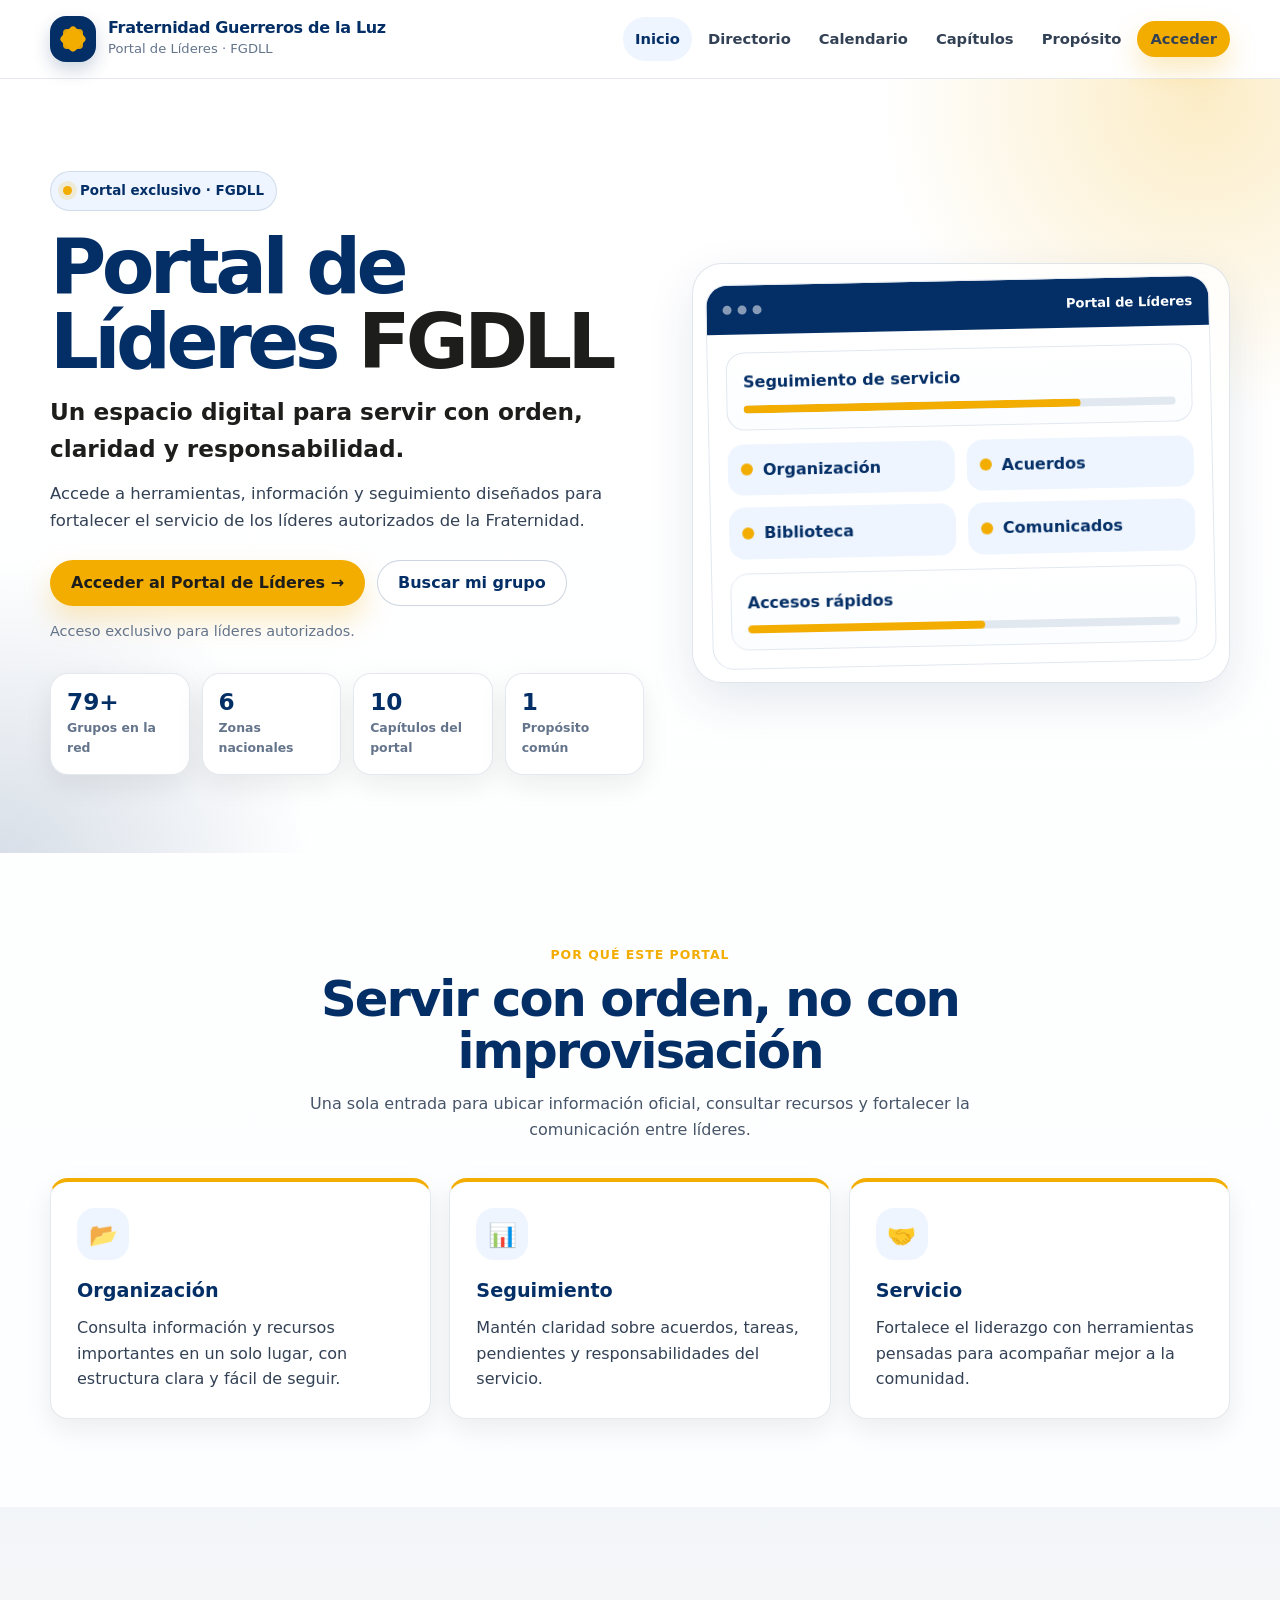
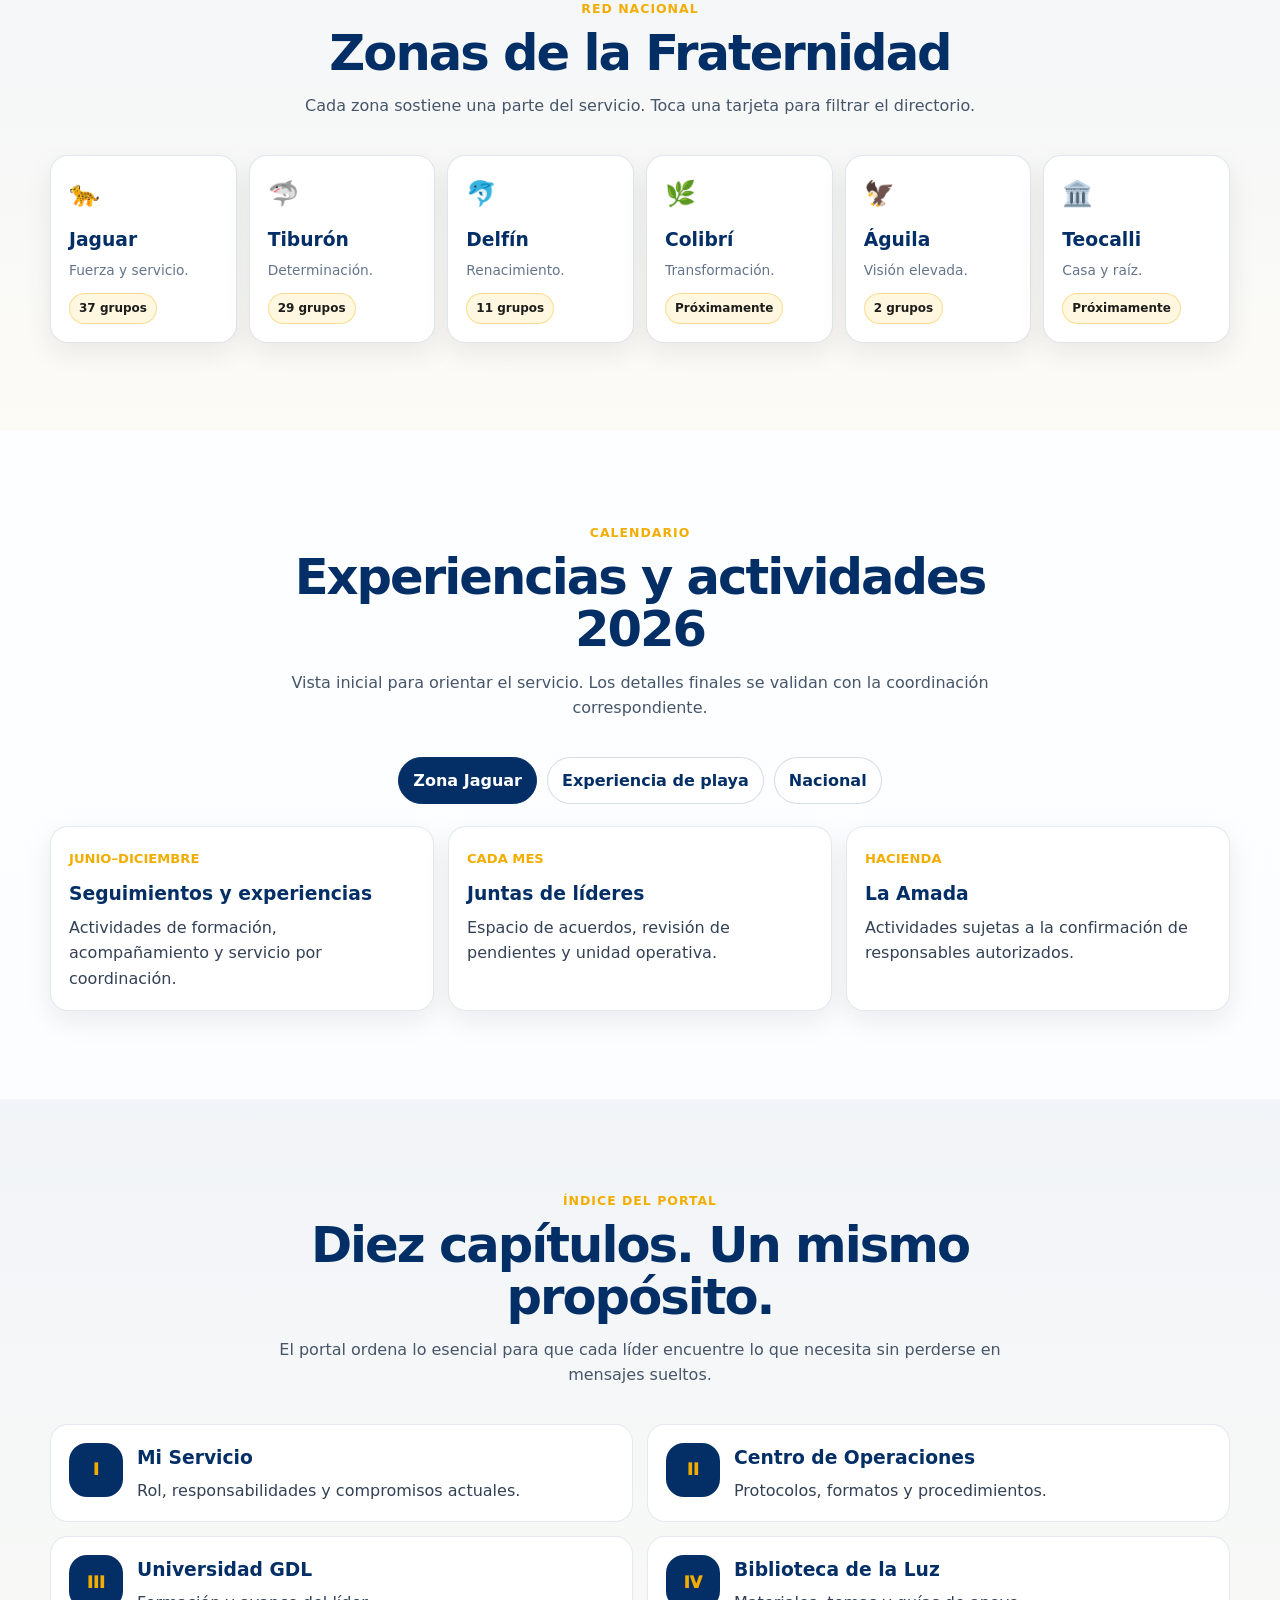
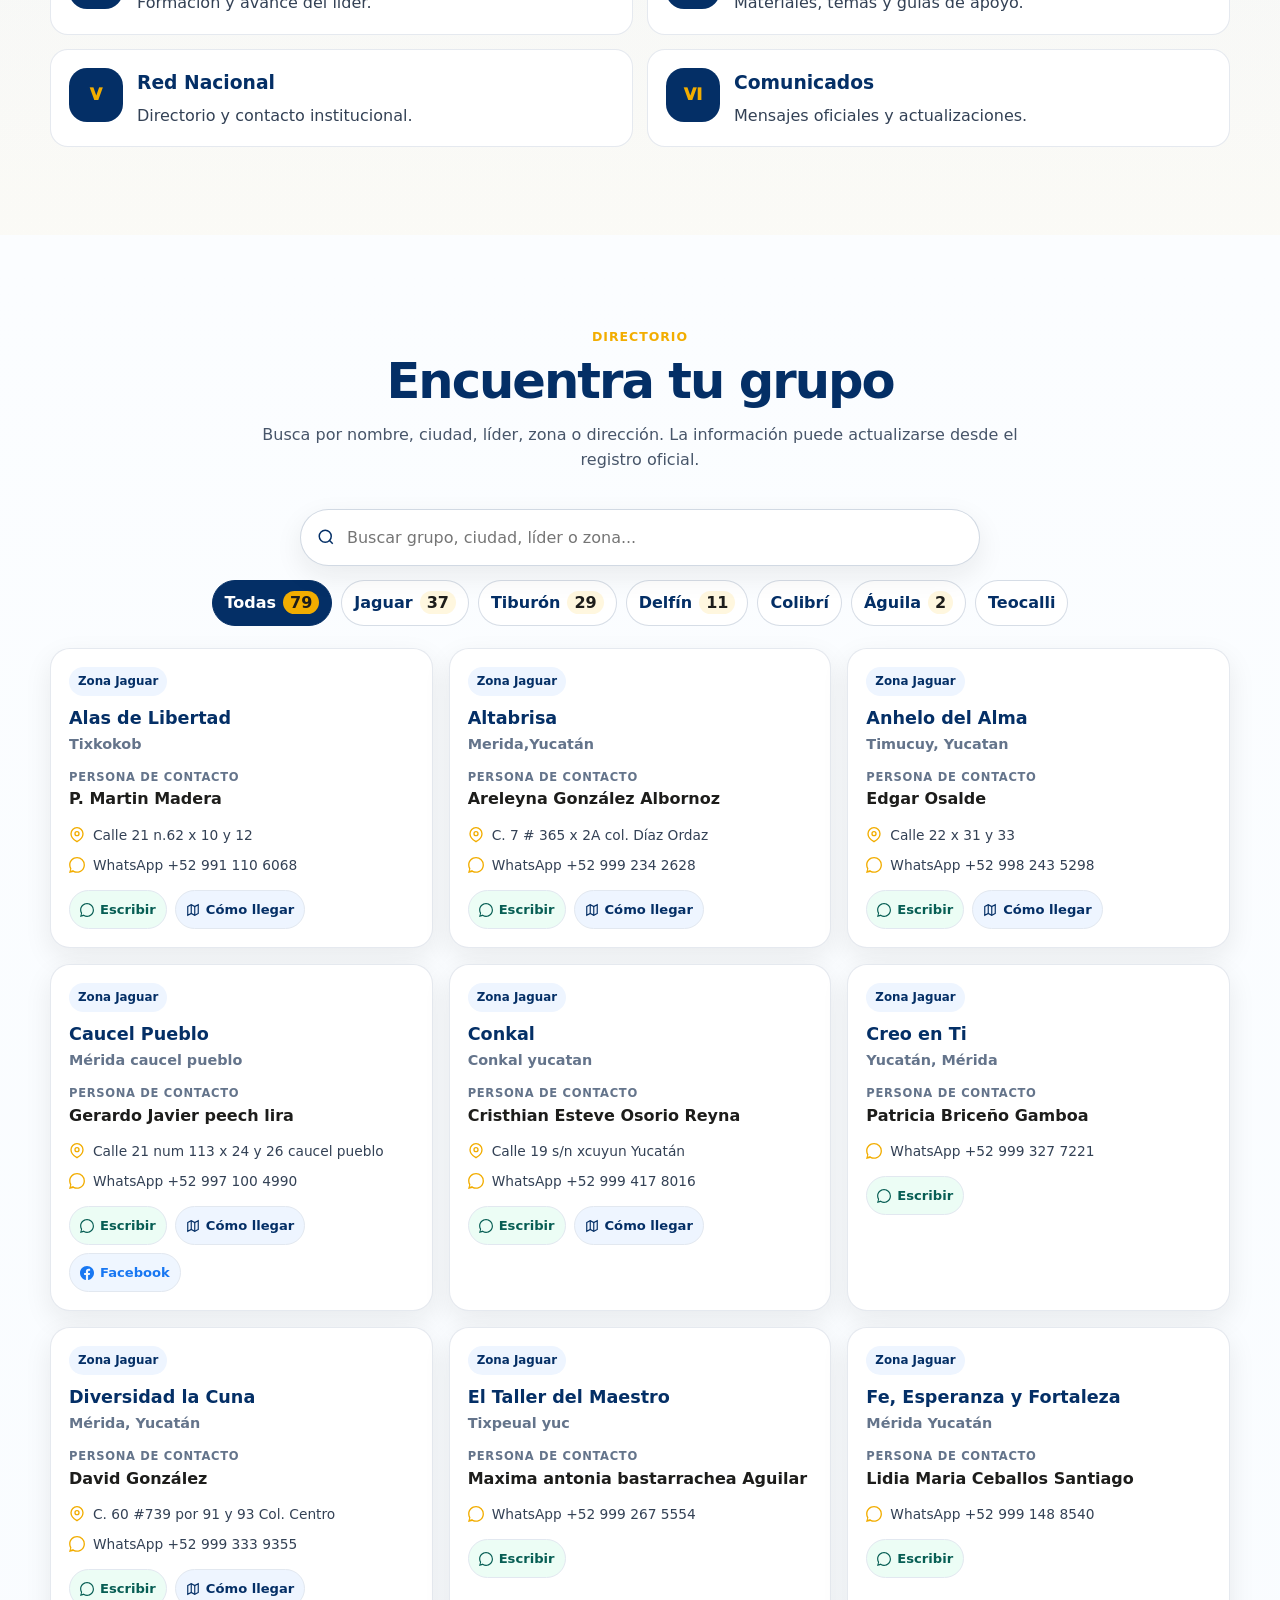
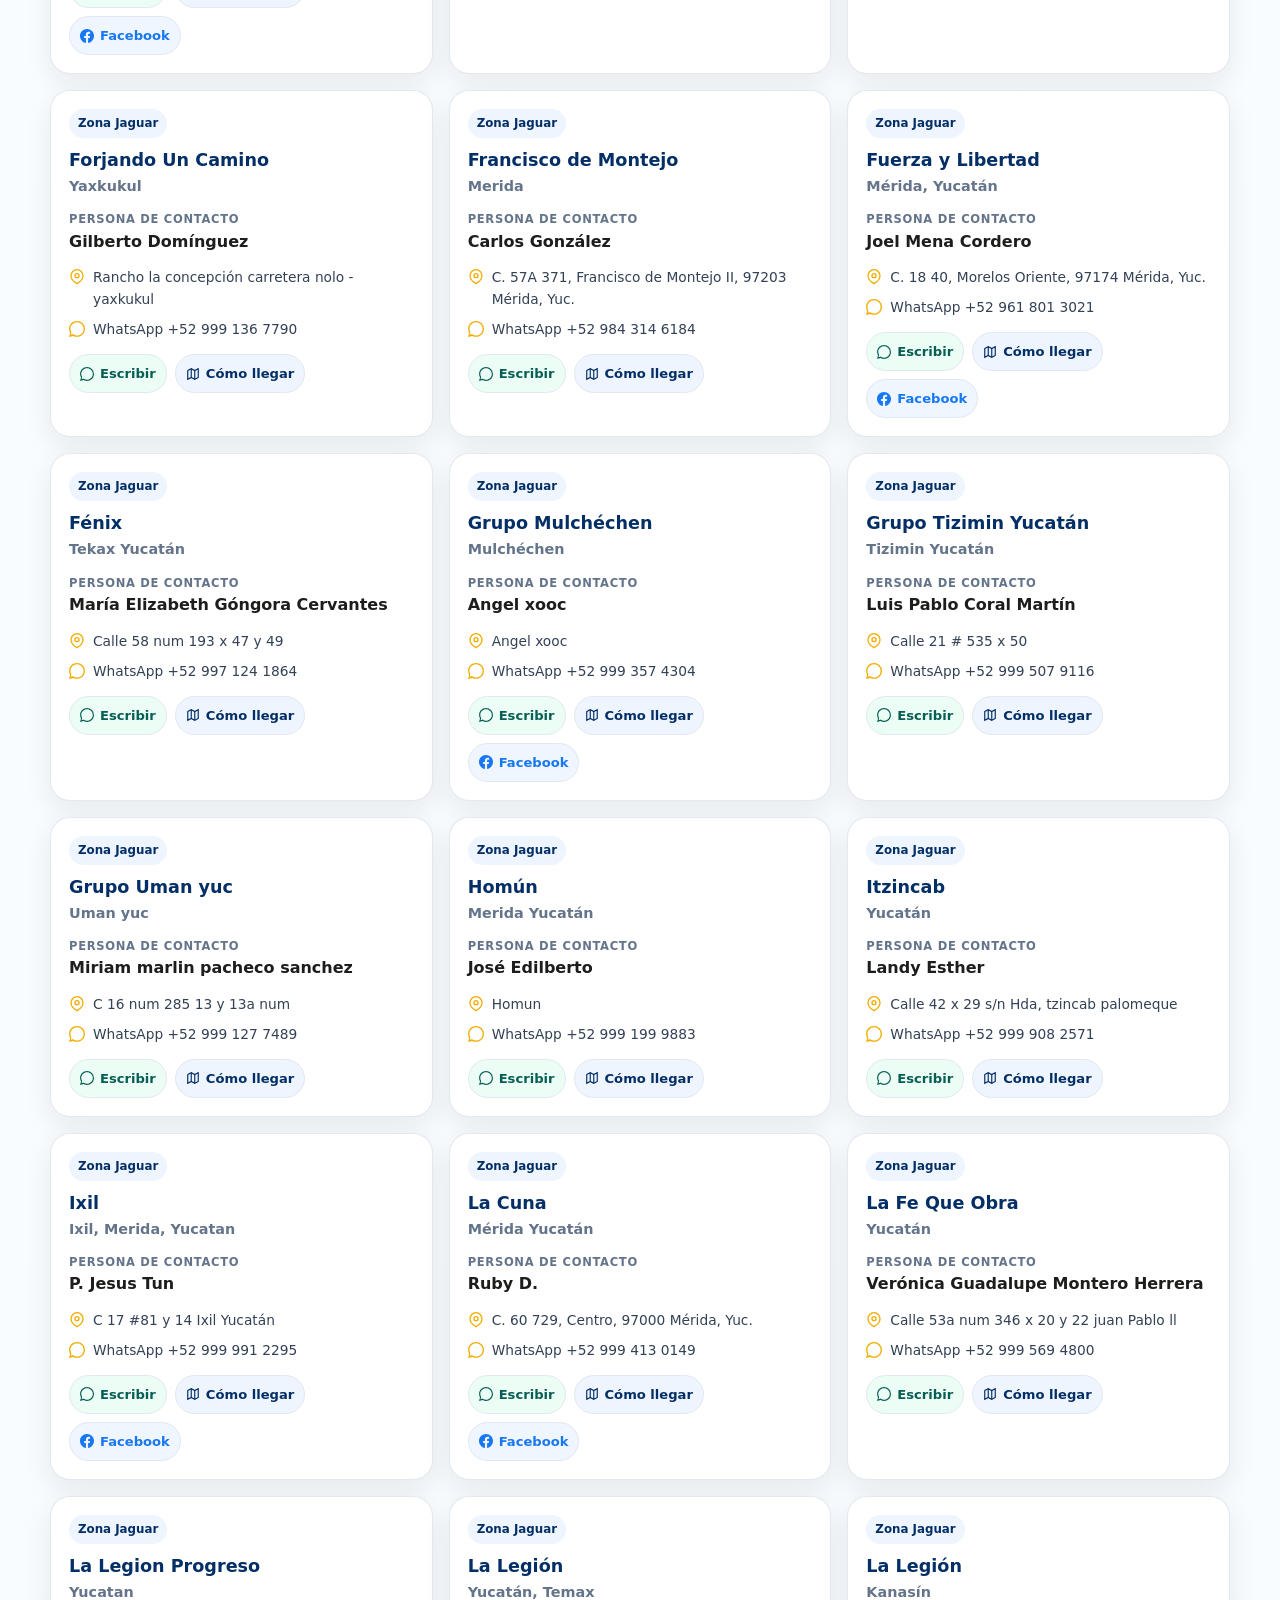
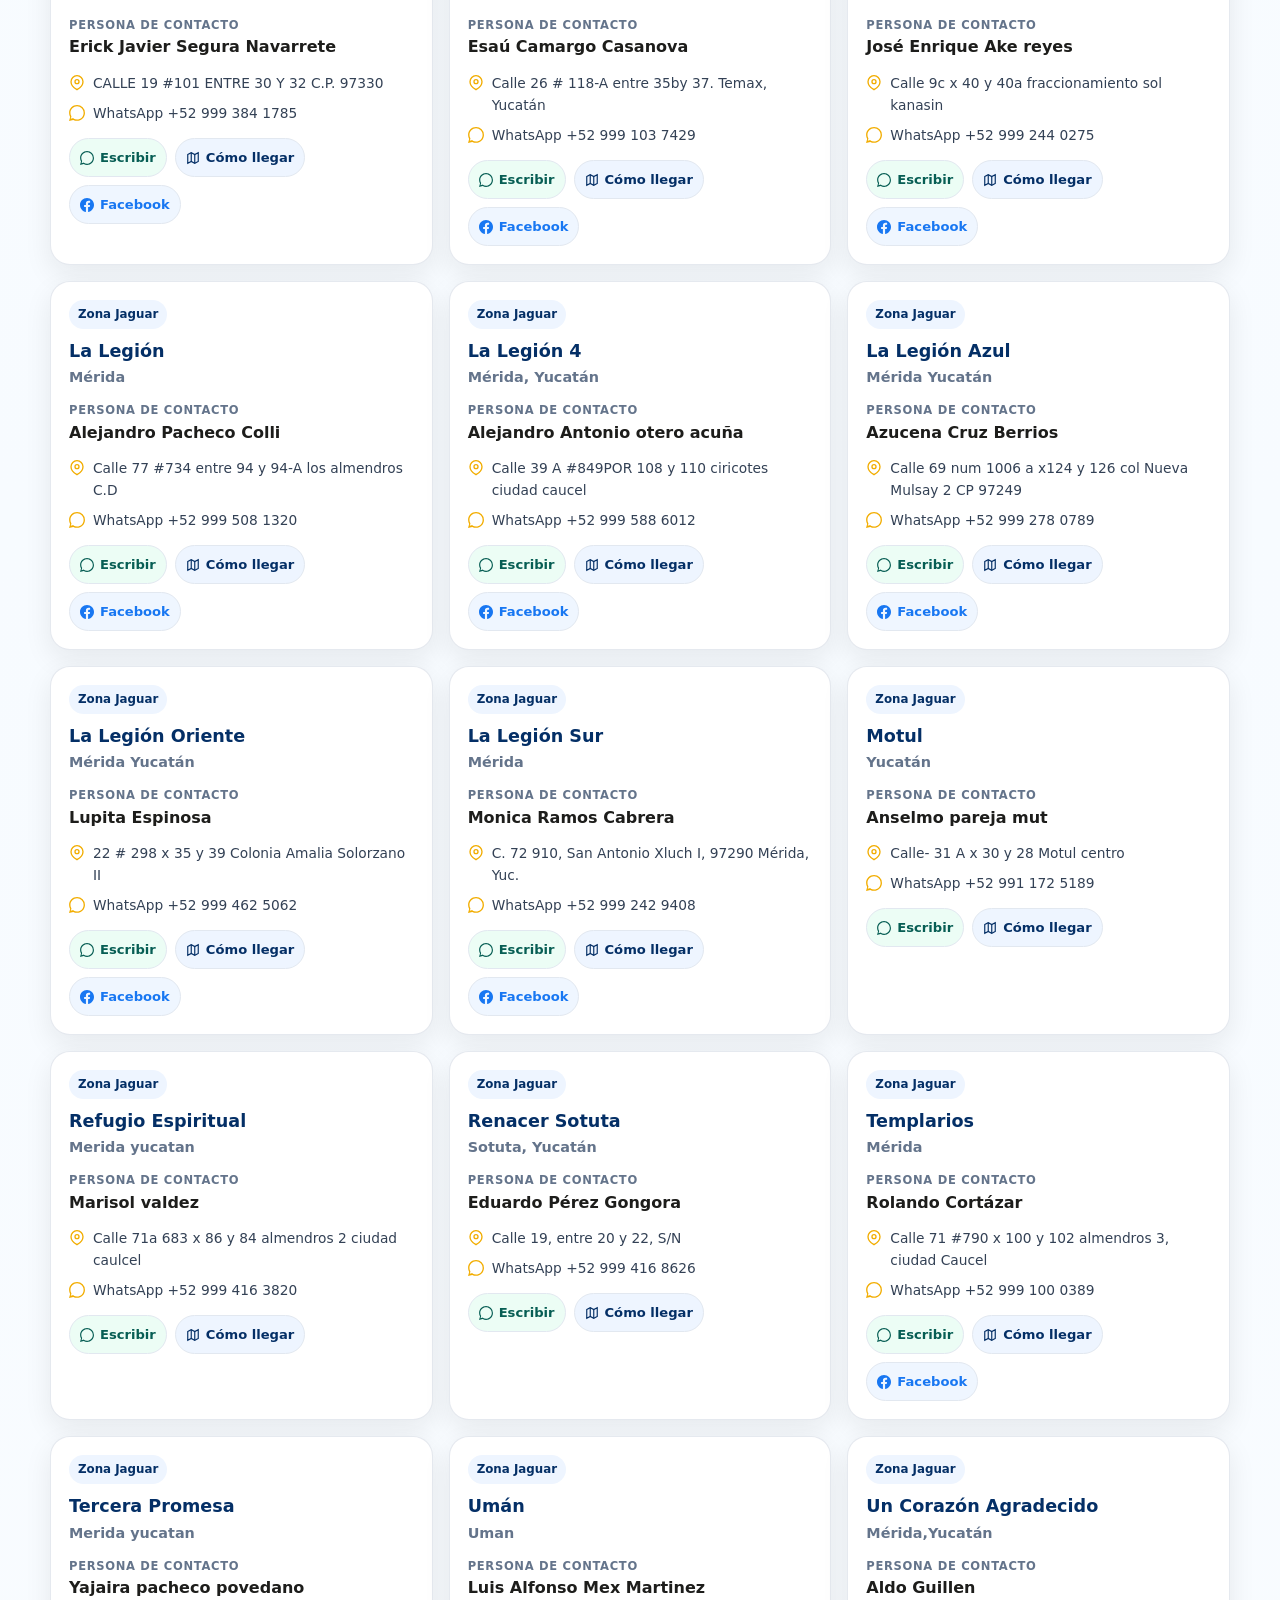
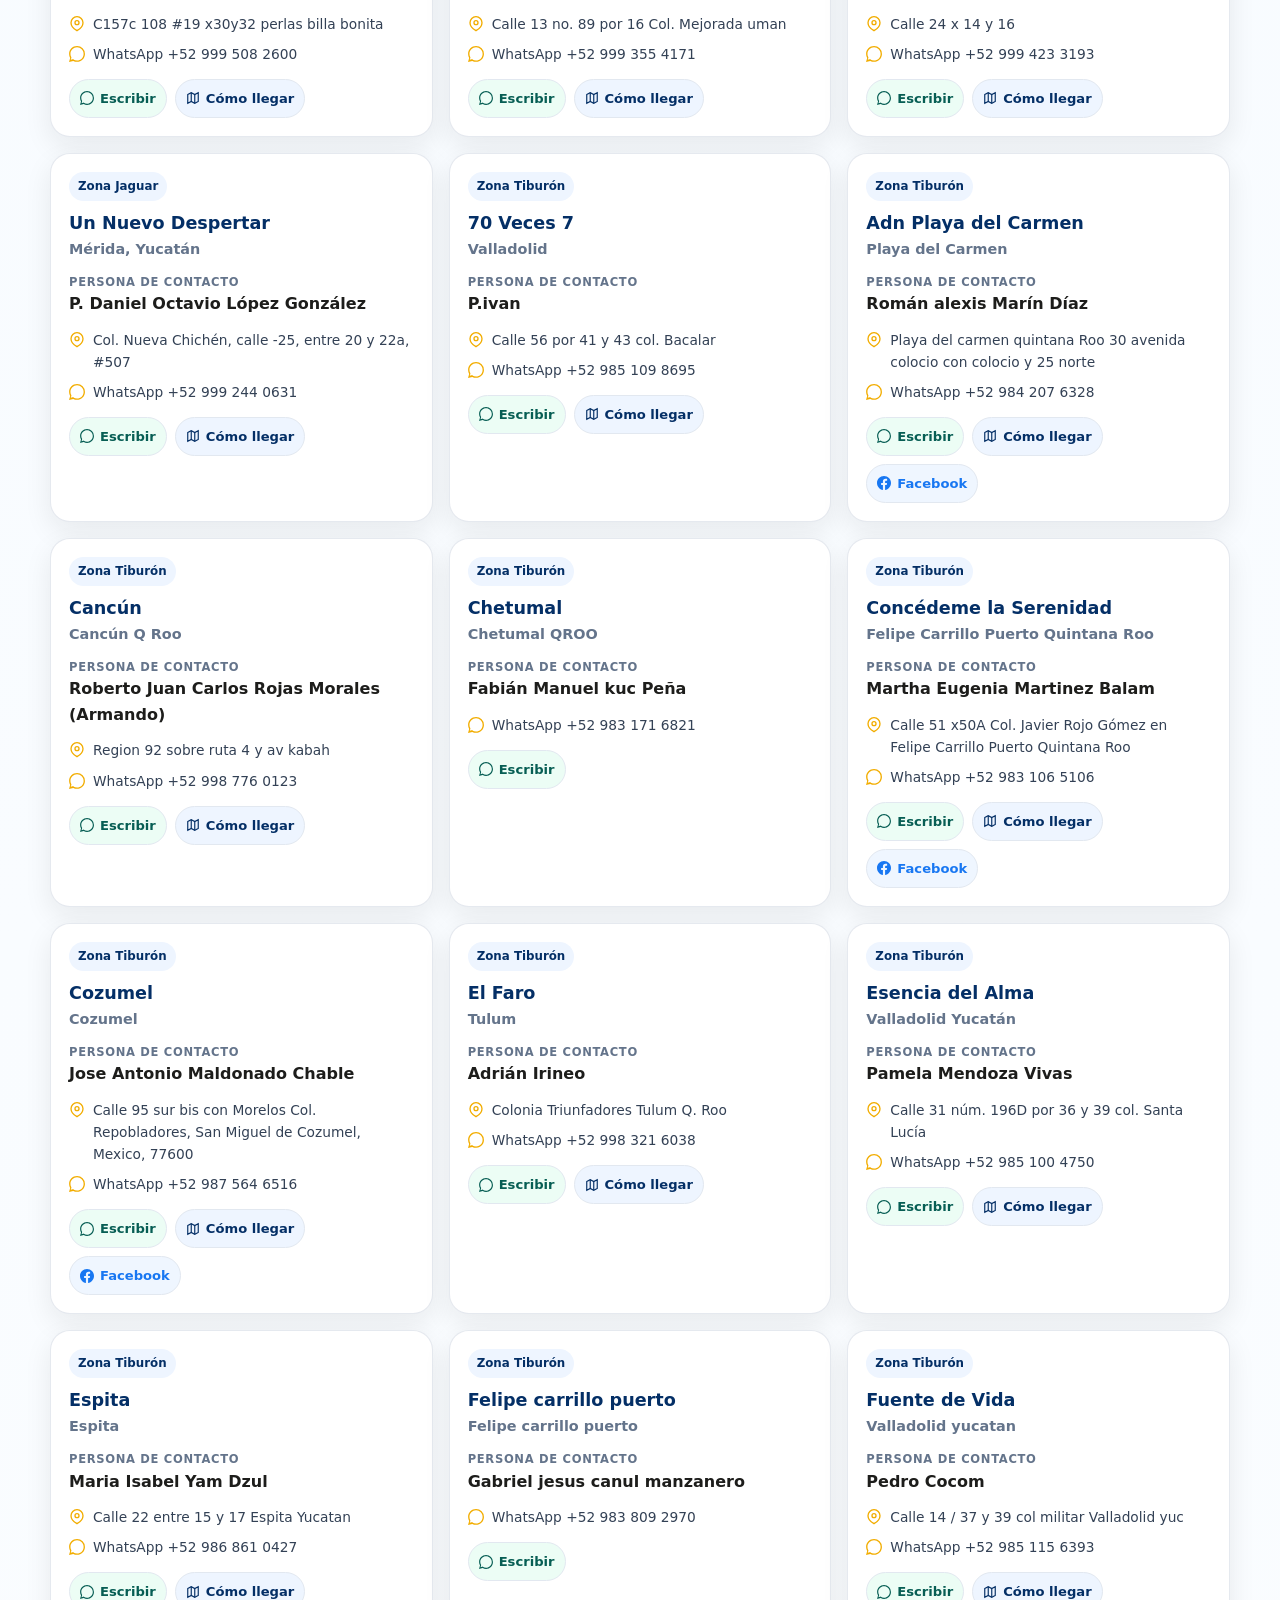
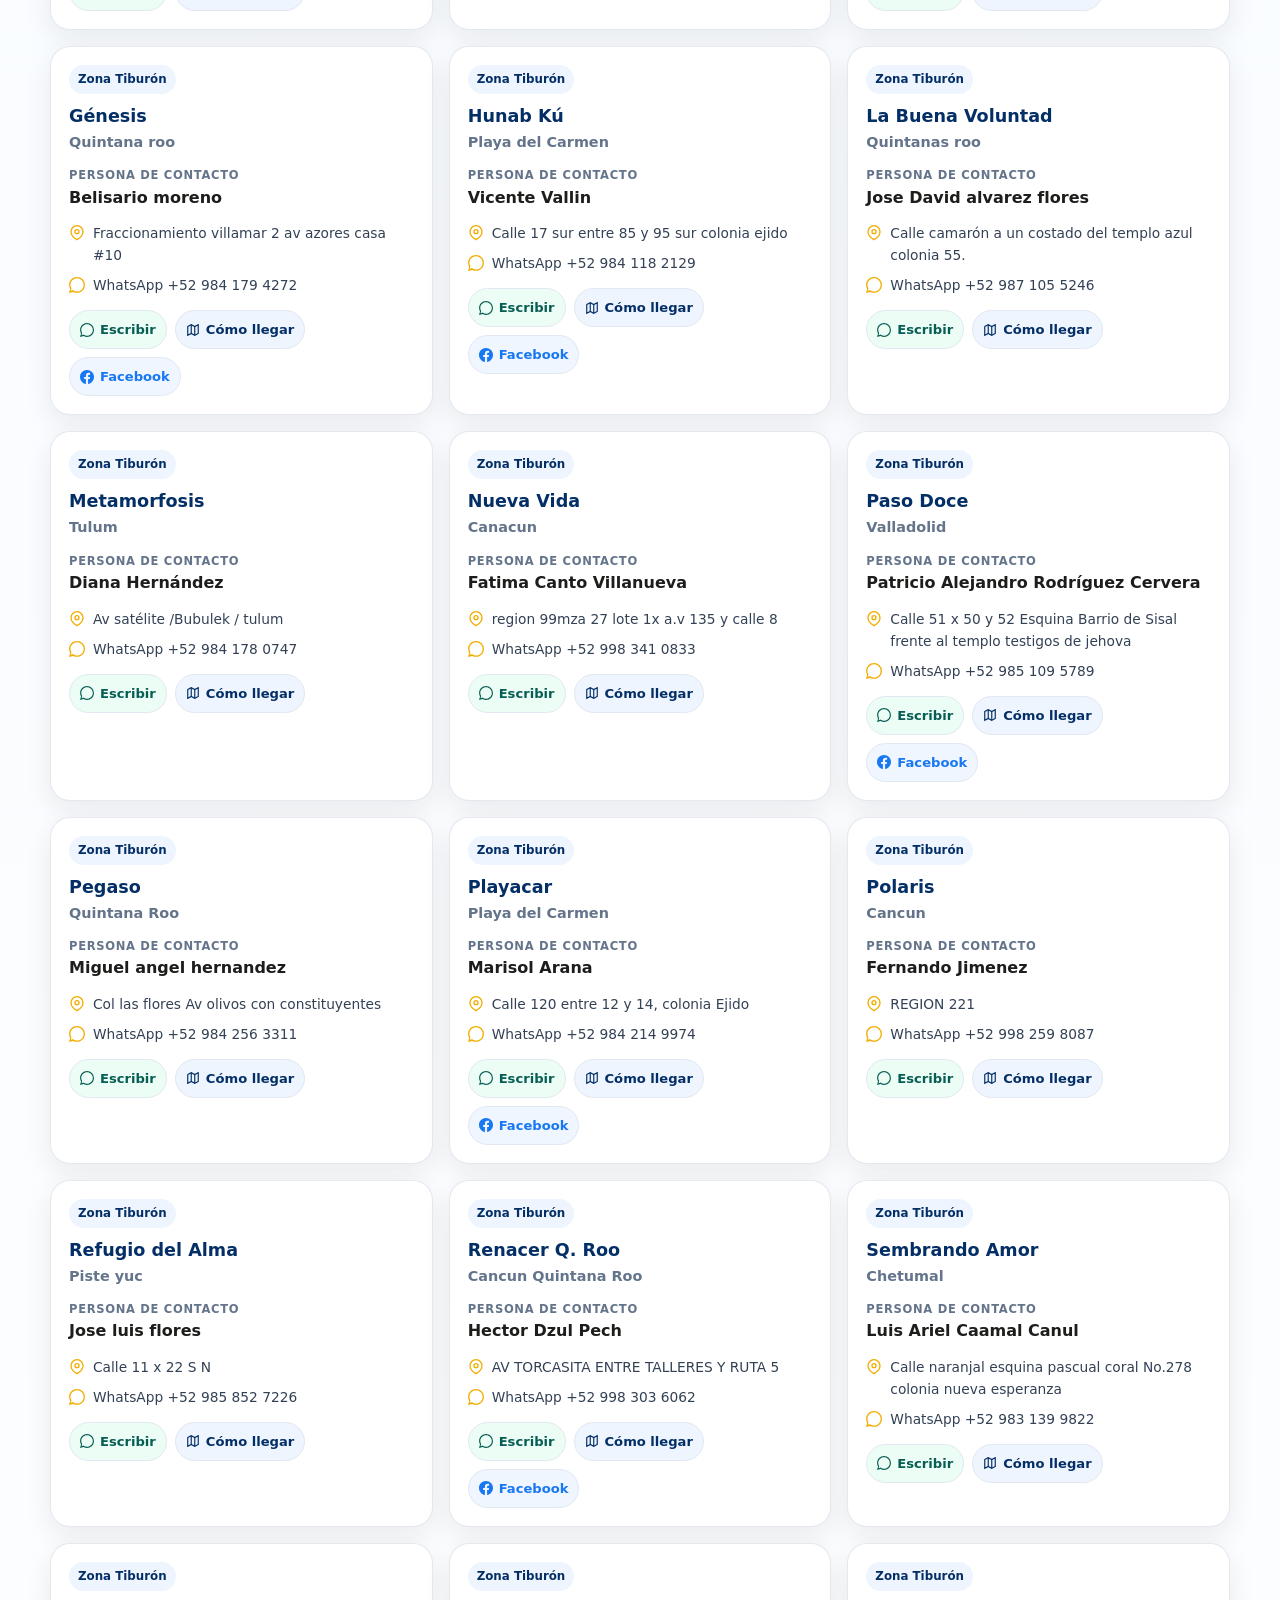
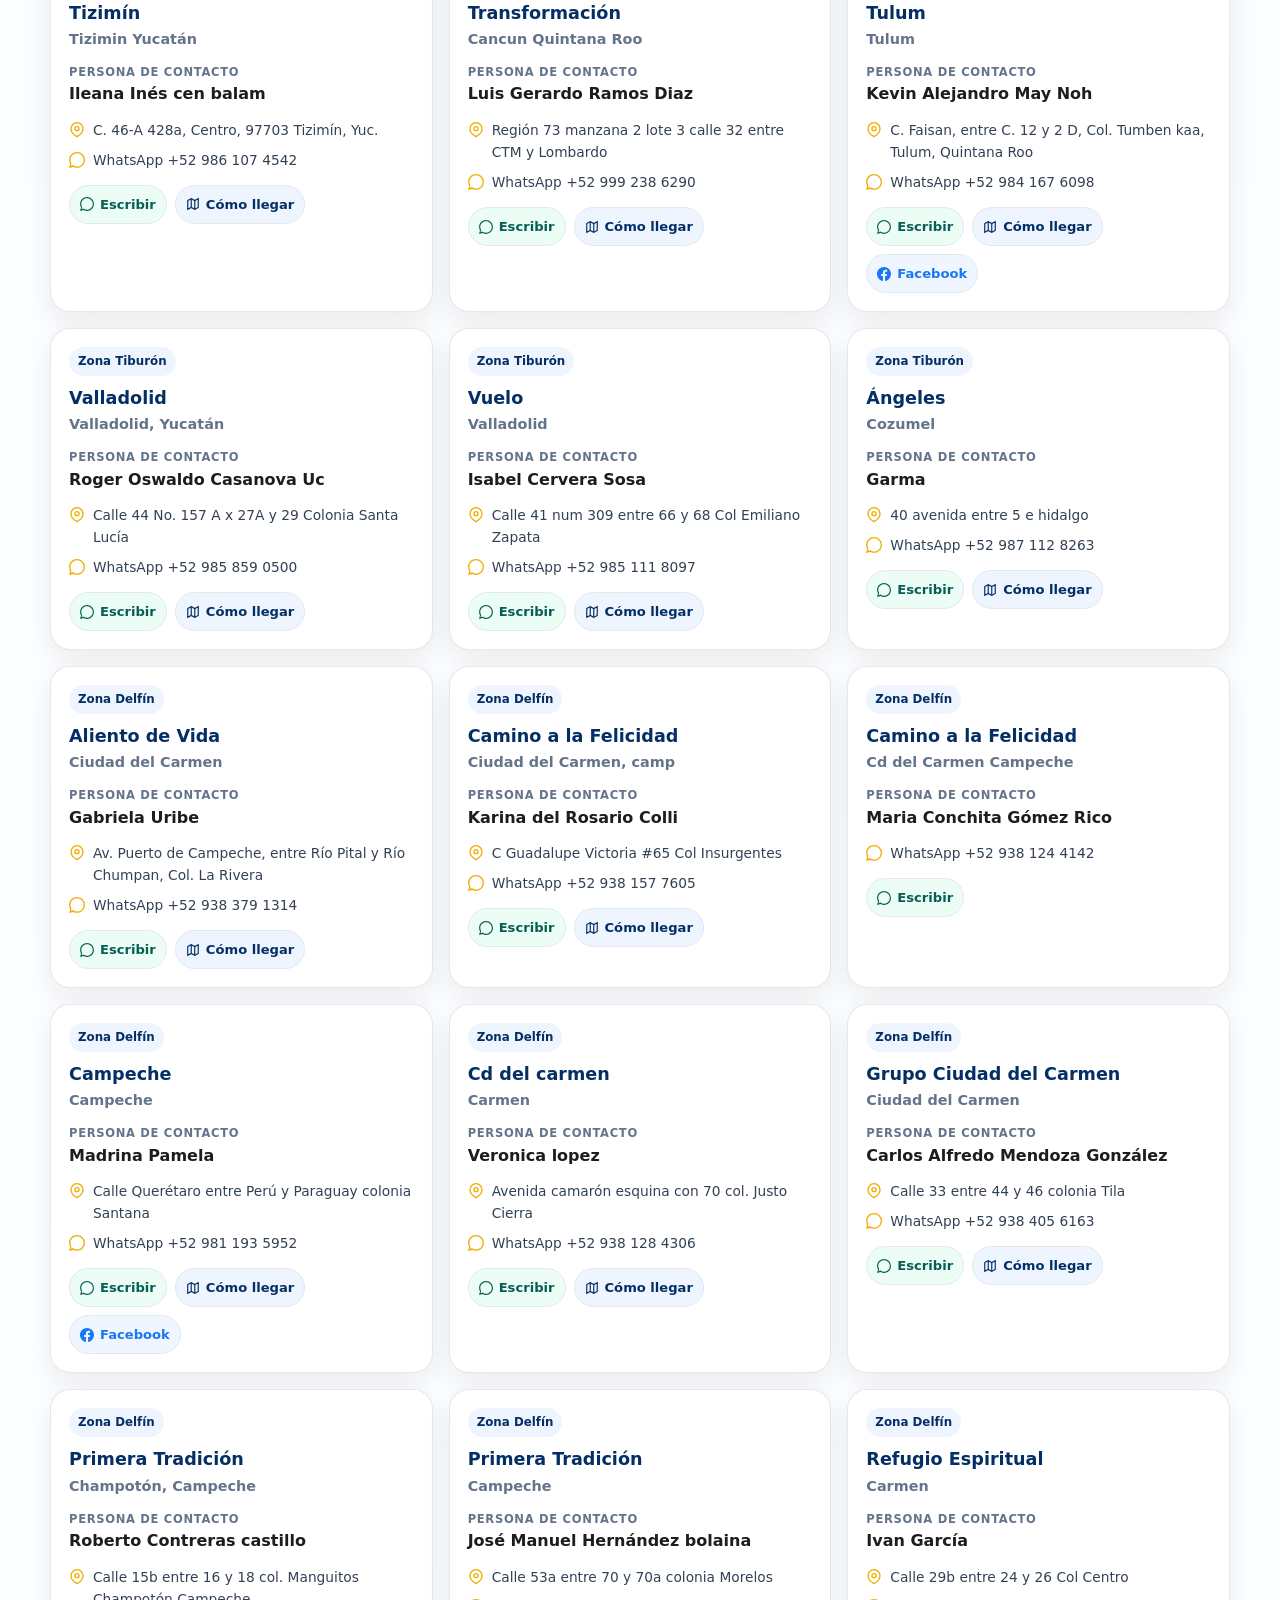
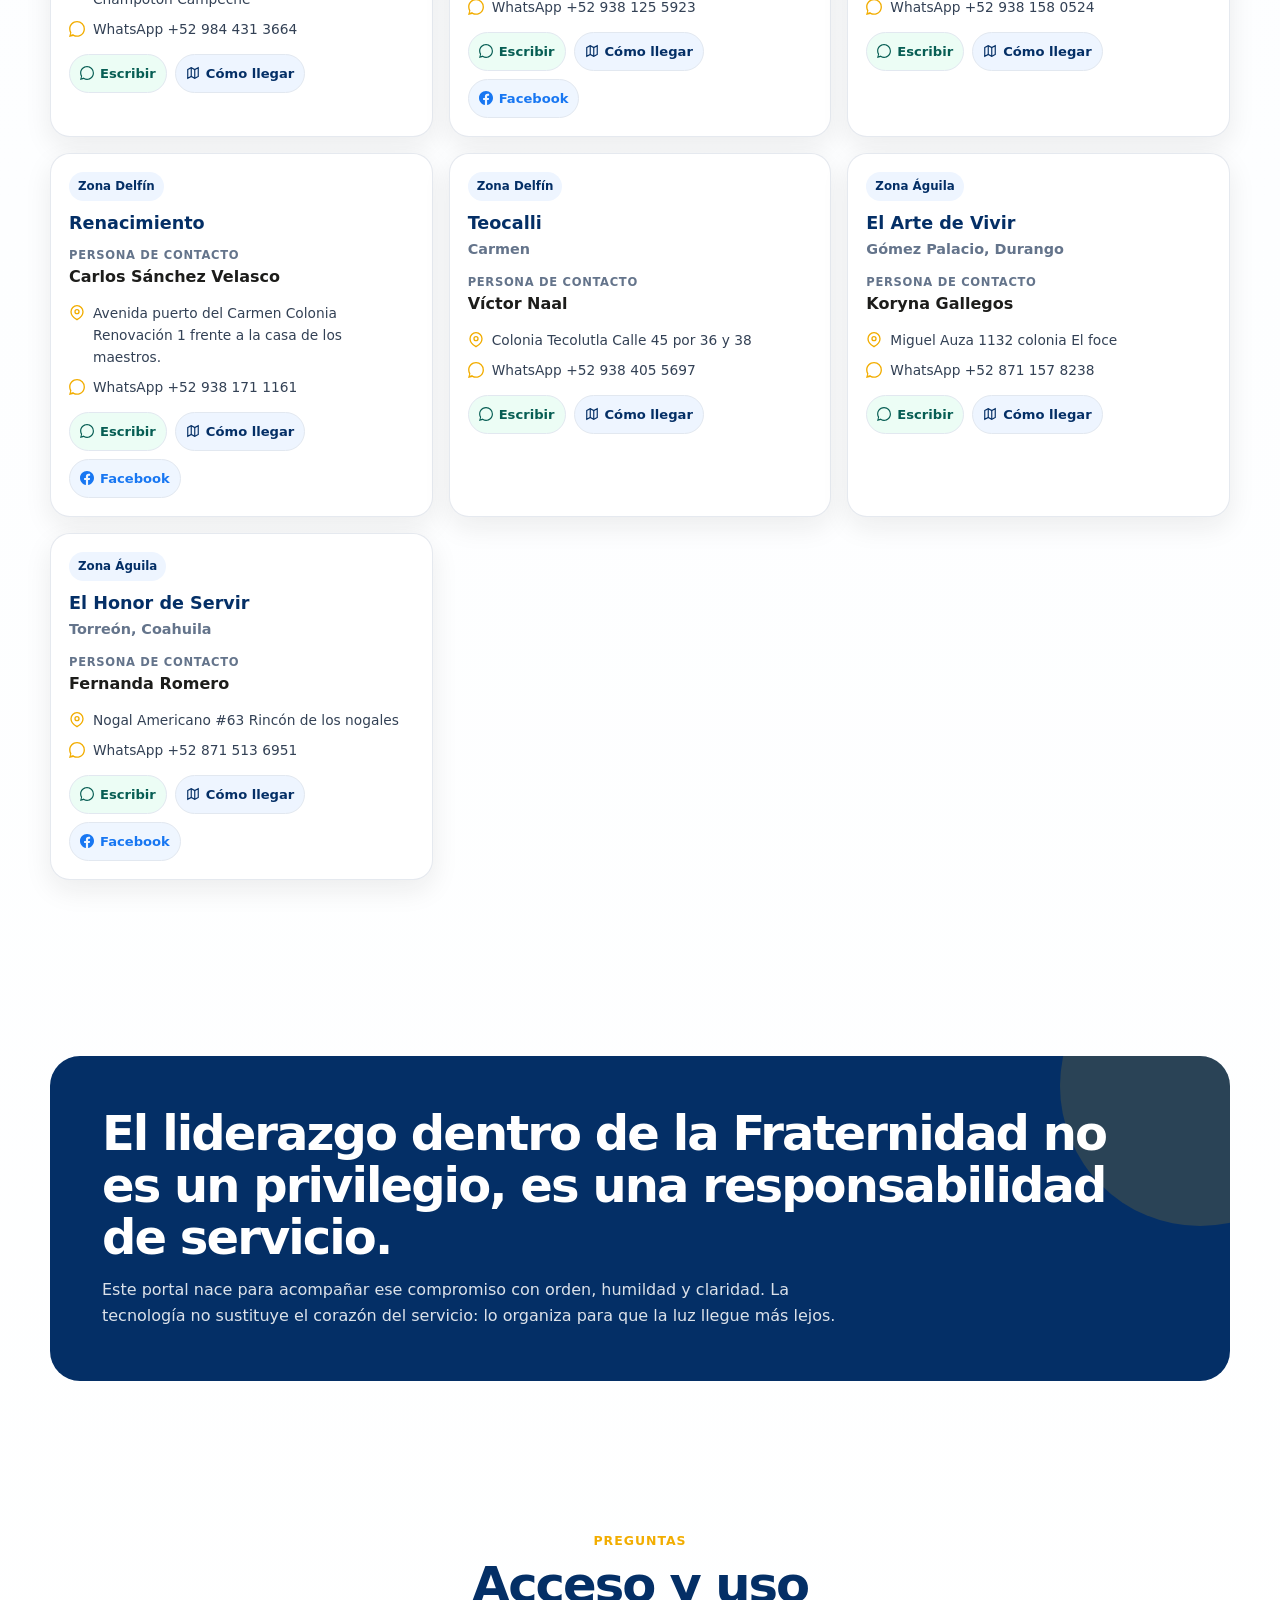
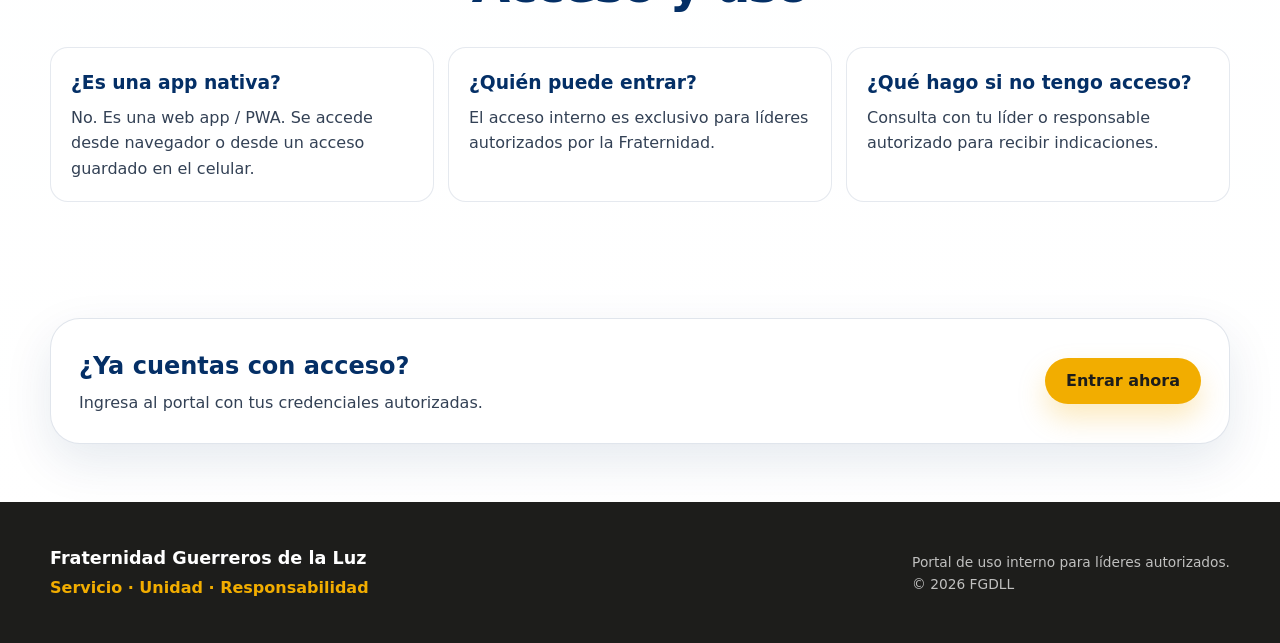
==== commit 5fca3325: "Add files via upload" ====
--- a/index.html
+++ b/index.html
@@ -1,520 +1,195 @@
 <!DOCTYPE html>
-<html lang="es" data-direction="b" data-grain="on">
+<html lang="es">
 <head>
-<meta charset="UTF-8" />
-<meta name="viewport" content="width=device-width, initial-scale=1.0" />
-<title>Fraternidad Guerreros de la Luz A.C. · Experiencias 2026</title>
-<link rel="preconnect" href="https://fonts.googleapis.com" />
-<link rel="preconnect" href="https://fonts.gstatic.com" crossorigin />
-<link href="https://fonts.googleapis.com/css2?family=Cormorant+Garamond:ital,wght@0,400;0,500;0,600;1,400;1,500&family=EB+Garamond:ital,wght@0,400;0,500;0,600;1,400&display=swap" rel="stylesheet" />
-<link rel="stylesheet" href="styles.css" />
+  <meta charset="UTF-8" />
+  <meta name="viewport" content="width=device-width, initial-scale=1.0" />
+  <title>Portal de Líderes FGDLL · Fraternidad Guerreros de la Luz</title>
+  <meta name="description" content="Portal de Líderes FGDLL: directorio, calendario, capítulos y acceso institucional para líderes autorizados de la Fraternidad Guerreros de la Luz." />
+  <meta name="theme-color" content="#042f66" />
+  <meta property="og:title" content="Portal de Líderes FGDLL" />
+  <meta property="og:description" content="Un espacio digital para servir con orden, claridad y responsabilidad." />
+  <meta property="og:type" content="website" />
+  <meta property="og:locale" content="es_MX" />
+  <link rel="icon" type="image/svg+xml" href="data:image/svg+xml,%3Csvg xmlns='http://www.w3.org/2000/svg' viewBox='0 0 64 64'%3E%3Crect width='64' height='64' rx='14' fill='%23042f66'/%3E%3Crect x='20' y='20' width='24' height='24' fill='%23f2ad00'/%3E%3Crect x='20' y='20' width='24' height='24' fill='%23f2ad00' transform='rotate(45 32 32)'/%3E%3C/svg%3E" />
+  <link rel="stylesheet" href="styles.css" />
 </head>
 <body>
+  <a href="#main" class="skip-link">Saltar al contenido principal</a>
 
-<!-- ============ NAV ============ -->
-<header class="nav" id="nav">
-  <a class="brand" href="#top">
-    <img class="brand-logo" src="assets/logo-gdll.png" alt="Guerreros de la Luz A.C." />
-    <span class="brand-txt">
-      <b>Guerreros de la Luz</b>
-      <span>Fraternidad · A.C.</span>
-    </span>
-  </a>
-  <div class="nav-right">
-    <nav class="links">
-      <a href="#proposito">Propósito</a>
-      <a href="#zonas">Zonas</a>
-      <a href="#calendarios">Calendarios 2026</a>
-      <a href="#salas">Salas</a>
-      <a href="#directorio">Directorio</a>
+  <header class="site-header" id="header">
+    <div class="container header-inner">
+      <a href="#inicio" class="brand" aria-label="Inicio - Portal FGDLL">
+        <span class="brand-mark" aria-hidden="true"></span>
+        <span>
+          <span class="brand-name">Fraternidad Guerreros de la Luz</span>
+          <span class="brand-sub">Portal de Líderes · FGDLL</span>
+        </span>
+      </a>
+      <nav class="nav" aria-label="Navegación principal">
+        <a href="#inicio" data-nav>Inicio</a>
+        <a href="#directorio" data-nav>Directorio</a>
+        <a href="#calendario" data-nav>Calendario</a>
+        <a href="#capitulos" data-nav>Capítulos</a>
+        <a href="#proposito" data-nav>Propósito</a>
+        <a href="portal.html" class="btn btn-primary btn-sm">Acceder</a>
+      </nav>
+      <button class="nav-toggle" id="navToggle" aria-label="Abrir menú" aria-expanded="false" aria-controls="navMobile"><span></span><span></span><span></span></button>
+    </div>
+    <nav class="nav-mobile" id="navMobile" aria-label="Menú móvil">
+      <a href="#inicio" data-close-menu>Inicio</a>
+      <a href="#directorio" data-close-menu>Directorio</a>
+      <a href="#calendario" data-close-menu>Calendario</a>
+      <a href="#capitulos" data-close-menu>Capítulos</a>
+      <a href="#proposito" data-close-menu>Propósito</a>
+      <a href="portal.html" class="btn btn-primary">Acceder al Portal</a>
     </nav>
-    <a class="btn nav-cta" href="https://wa.me/529994130149" target="_blank" rel="noopener">
-      <svg viewBox="0 0 24 24" fill="currentColor"><path d="M.057 24l1.687-6.163a11.867 11.867 0 01-1.587-5.946C.16 5.335 5.495 0 12.05 0a11.82 11.82 0 018.413 3.488 11.82 11.82 0 013.48 8.413c-.003 6.557-5.338 11.892-11.893 11.892a11.9 11.9 0 01-5.688-1.448L.057 24zm6.597-3.807c1.676.995 3.276 1.591 5.392 1.592 5.448 0 9.886-4.434 9.889-9.885.002-5.462-4.415-9.89-9.881-9.892-5.452 0-9.887 4.434-9.889 9.884a9.86 9.86 0 001.51 5.26l-.999 3.648 3.978-1.207zm11.387-5.464c-.074-.124-.272-.198-.57-.347-.297-.149-1.758-.868-2.031-.967-.272-.099-.47-.149-.669.149-.198.297-.768.967-.941 1.165-.173.198-.347.223-.644.074-.297-.149-1.255-.462-2.39-1.475-.883-.788-1.48-1.761-1.653-2.059-.173-.297-.018-.458.13-.606.134-.133.298-.347.446-.521.151-.172.2-.296.3-.495.099-.198.05-.372-.025-.521-.075-.148-.669-1.611-.916-2.206-.242-.579-.487-.501-.669-.51l-.57-.01c-.198 0-.52.074-.792.372s-1.04 1.016-1.04 2.479 1.065 2.876 1.213 3.074c.149.198 2.095 3.2 5.076 4.487.709.306 1.263.489 1.694.626.712.226 1.36.194 1.872.118.571-.085 1.758-.719 2.006-1.413.248-.695.248-1.29.173-1.414z"/></svg>
-      WhatsApp
-    </a>
-    <button class="nav-burger" id="nav-burger" aria-label="Abrir menú" aria-expanded="false">
-      <span></span><span></span><span></span>
-    </button>
-  </div>
-</header>
+  </header>
 
-<!-- mobile drawer -->
-<div class="m-menu" id="m-menu" aria-hidden="true">
-  <nav class="m-menu-links">
-    <a href="#proposito">Propósito</a>
-    <a href="#zonas">Zonas</a>
-    <a href="#calendarios">Calendarios 2026</a>
-    <a href="#salas">Salas</a>
-    <a href="#directorio">Directorio</a>
-    <a class="btn m-menu-cta" href="https://wa.me/529994130149" target="_blank" rel="noopener">Escribir por WhatsApp</a>
-  </nav>
-</div>
-
-<a id="top"></a>
-
-<!-- ============ HERO ============ -->
-<section class="hero">
-  <div class="hero-bg">
-    <image-slot id="hero" placeholder="Foto de retiro / amanecer en la Hacienda (horizontal)"></image-slot>
-  </div>
-  <div class="wrap">
-    <div class="hero-inner">
-      <span class="eyebrow">Fraternidad Guerreros de la Luz A.C.</span>
-      <h1><span class="l1">El año en que</span><span class="l2"><em>regresas a ti.</em></span></h1>
-      <p class="lead">Somos una fraternidad de seis zonas unidas por un mismo camino: sanar, perdonar y reencontrarnos. Las Experiencias 2026 son retiros donde nadie camina solo.</p>
-      <div class="hero-cta">
-        <a class="btn" href="https://wa.me/529994130149" target="_blank" rel="noopener">
-          <svg viewBox="0 0 24 24" fill="currentColor"><path d="M.057 24l1.687-6.163a11.867 11.867 0 01-1.587-5.946C.16 5.335 5.495 0 12.05 0a11.82 11.82 0 018.413 3.488 11.82 11.82 0 013.48 8.413c-.003 6.557-5.338 11.892-11.893 11.892a11.9 11.9 0 01-5.688-1.448L.057 24zm6.597-3.807c1.676.995 3.276 1.591 5.392 1.592 5.448 0 9.886-4.434 9.889-9.885.002-5.462-4.415-9.89-9.881-9.892-5.452 0-9.887 4.434-9.889 9.884a9.86 9.86 0 001.51 5.26l-.999 3.648 3.978-1.207zm11.387-5.464c-.074-.124-.272-.198-.57-.347-.297-.149-1.758-.868-2.031-.967-.272-.099-.47-.149-.669.149-.198.297-.768.967-.941 1.165-.173.198-.347.223-.644.074-.297-.149-1.255-.462-2.39-1.475-.883-.788-1.48-1.761-1.653-2.059-.173-.297-.018-.458.13-.606.134-.133.298-.347.446-.521.151-.172.2-.296.3-.495.099-.198.05-.372-.025-.521-.075-.148-.669-1.611-.916-2.206-.242-.579-.487-.501-.669-.51l-.57-.01c-.198 0-.52.074-.792.372s-1.04 1.016-1.04 2.479 1.065 2.876 1.213 3.074c.149.198 2.095 3.2 5.076 4.487.709.306 1.263.489 1.694.626.712.226 1.36.194 1.872.118.571-.085 1.758-.719 2.006-1.413.248-.695.248-1.29.173-1.414z"/></svg>
-          Pedir informes
-        </a>
-        <a class="btn ghost" href="#calendarios">Ver calendarios 2026</a>
-      </div>
-      <div class="hero-meta">
-        <div class="m"><b>84</b><span>Grupos</span></div>
-        <div class="m"><b>5</b><span>Zonas activas</span></div>
-        <div class="m"><b>18</b><span>Años de fraternidad</span></div>
-      </div>
-    </div>
-  </div>
-</section>
-
-<!-- ============ PROPÓSITO ============ -->
-<section class="proposito section-pad" id="proposito">
-  <div class="wrap prop-grid">
-    <div class="prop-text reveal">
-      <span class="eyebrow">La Fraternidad</span>
-      <h2>Un lugar para volver a encontrarte.</h2>
-      <p>Guerreros de la Luz es la familia que sostiene cada Experiencia. No venimos a cambiarte: venimos a acompañarte mientras recuerdas quién eres. Aquí caben el silencio, las lágrimas, la risa y el abrazo.</p>
-      <p>Cada experiencia es una invitación a sanar heridas, soltar lo que pesa y reencontrarte contigo y con los tuyos, en un espacio donde nadie camina solo.</p>
-      <p class="pull">"No se trata de ser perfectos. Se trata de volver a casa, a uno mismo."</p>
-    </div>
-    <div class="reveal">
-      <image-slot id="prop" shape="rounded" radius="4" placeholder="Foto: círculo / abrazo / momento de retiro"></image-slot>
-    </div>
-  </div>
-</section>
-
-<!-- ============ ZONAS ============ -->
-<section class="zonas section-pad" id="zonas">
-  <div class="wrap">
-    <div class="shead reveal">
-      <span class="eyebrow">Nuestras zonas</span>
-      <h2>Una fraternidad, seis caminos.</h2>
-      <p>Guerreros de la Luz crece a través de seis zonas hermanas. Cada una lleva el nombre de un guardián y reúne a sus propios grupos. Elige la tuya y encuéntrala en el directorio.</p>
-    </div>
-    <div class="zonas-grid reveal">
-      <a class="zona-tile" href="#directorio" data-zona="Jaguar">
-        <span class="zd" aria-hidden="true"></span>
-        <span class="ze">Zona</span>
-        <h3>Jaguar</h3>
-      </a>
-      <a class="zona-tile" href="#directorio" data-zona="Tiburón">
-        <span class="zd" aria-hidden="true"></span>
-        <span class="ze">Zona</span>
-        <h3>Tiburón</h3>
-      </a>
-      <a class="zona-tile" href="#directorio" data-zona="Delfín">
-        <span class="zd" aria-hidden="true"></span>
-        <span class="ze">Zona</span>
-        <h3>Delfín</h3>
-      </a>
-      <a class="zona-tile" href="#directorio" data-zona="Colibrí">
-        <span class="zd" aria-hidden="true"></span>
-        <span class="ze">Zona</span>
-        <h3>Colibrí</h3>
-      </a>
-      <a class="zona-tile" href="#directorio" data-zona="Águila">
-        <span class="zd" aria-hidden="true"></span>
-        <span class="ze">Zona</span>
-        <h3>Águila</h3>
-      </a>
-      <a class="zona-tile" href="#directorio" data-zona="Teocalli">
-        <span class="zd" aria-hidden="true"></span>
-        <span class="ze">Zona</span>
-        <h3>Teocalli</h3>
-      </a>
-    </div>
-  </div>
-</section>
-
-<hr class="divider-rule" />
-
-<!-- ============ CALENDARIOS ============ -->
-<section class="section-pad" id="calendarios">
-  <div class="wrap">
-    <div class="shead reveal">
-      <span class="eyebrow">Experiencias 2026</span>
-      <h2>Calendarios por sede</h2>
-      <p>A lo largo del año abrimos las puertas en nuestras tres sedes. Elige la que te quede en el corazón —o en el camino— y reserva tu lugar con tiempo.</p>
-    </div>
-
-    <div class="cal-tabs reveal" role="tablist">
-      <button class="cal-tab active" data-cal="merida">Mérida</button>
-      <button class="cal-tab" data-cal="playa">Playa del Carmen</button>
-      <button class="cal-tab" data-cal="hacienda">Hacienda La Amada</button>
-    </div>
-
-    <!-- MÉRIDA -->
-    <div class="cal-panel active" id="cal-merida">
-      <div class="cal-layout">
-        <div class="cal-side reveal">
-          <image-slot id="sede-merida" shape="rounded" radius="4" placeholder="Foto sede Mérida"></image-slot>
-          <span class="place">Mérida, Yucatán</span>
-          <h3>La casa en la ciudad</h3>
-          <p>Nuestro corazón en la capital yucateca: cercano, accesible y siempre con las puertas abiertas para quien busca empezar.</p>
+  <main id="main">
+    <section class="hero" id="inicio">
+      <div class="container hero-grid">
+        <div>
+          <span class="kicker reveal">Portal exclusivo · FGDLL</span>
+          <h1 class="hero-title reveal reveal-delay-1">Portal de Líderes <span>FGDLL</span></h1>
+          <p class="hero-sub reveal reveal-delay-2">Un espacio digital para servir con orden, claridad y responsabilidad.</p>
+          <p class="hero-text reveal reveal-delay-2">Accede a herramientas, información y seguimiento diseñados para fortalecer el servicio de los líderes autorizados de la Fraternidad.</p>
+          <div class="hero-actions reveal reveal-delay-3">
+            <a href="portal.html" class="btn btn-primary" aria-label="Acceder al Portal de Líderes">Acceder al Portal de Líderes →</a>
+            <a href="#directorio" class="btn btn-outline">Buscar mi grupo</a>
+          </div>
+          <p class="hero-note reveal reveal-delay-3">Acceso exclusivo para líderes autorizados.</p>
+          <div class="stats-row reveal reveal-delay-3" aria-label="Resumen del ecosistema FGDLL">
+            <div class="stat"><div class="stat-num" id="statGrupos">—</div><div class="stat-label">Grupos en la red</div></div>
+            <div class="stat"><div class="stat-num">6</div><div class="stat-label">Zonas nacionales</div></div>
+            <div class="stat"><div class="stat-num">10</div><div class="stat-label">Capítulos del portal</div></div>
+            <div class="stat"><div class="stat-num">1</div><div class="stat-label">Propósito común</div></div>
+          </div>
         </div>
-        <div class="event-list reveal">
-          <div class="event"><div class="date"><b>14</b><span>Feb</span></div><div class="info"><h4>Experiencia · Heridas del Alma</h4><p>Fin de semana de sanación emocional · Vie a Dom</p></div><span class="tag">Experiencia</span></div>
-          <div class="event"><div class="date"><b>11</b><span>Abr</span></div><div class="info"><h4>Experiencia · El Perdón</h4><p>Retiro de tres días · cupo limitado</p></div><span class="tag">Experiencia</span></div>
-          <div class="event"><div class="date"><b>20</b><span>Jun</span></div><div class="info"><h4>Experiencia · Jóvenes</h4><p>Encuentro para nuevas generaciones</p></div><span class="tag">Experiencia</span></div>
-          <div class="event"><div class="date"><b>05</b><span>Sep</span></div><div class="info"><h4>Experiencia · Adultos</h4><p>Reencuentro personal y familiar</p></div><span class="tag">Experiencia</span></div>
+        <div class="mockup reveal reveal-delay-2" role="img" aria-label="Vista previa del portal">
+          <div class="mockup-window">
+            <div class="mockup-top"><div class="dots"><span></span><span></span><span></span></div><span class="mockup-title">Portal de Líderes</span></div>
+            <div class="mockup-body">
+              <div class="mockup-card"><strong>Seguimiento de servicio</strong><div class="mockup-line"><span style="width:78%"></span></div></div>
+              <div class="mockup-grid">
+                <div class="mockup-pill"><i></i> Organización</div>
+                <div class="mockup-pill"><i></i> Acuerdos</div>
+                <div class="mockup-pill"><i></i> Biblioteca</div>
+                <div class="mockup-pill"><i></i> Comunicados</div>
+              </div>
+              <div class="mockup-card"><strong>Accesos rápidos</strong><div class="mockup-line"><span style="width:55%"></span></div></div>
+            </div>
+          </div>
         </div>
       </div>
-      <p class="cal-note">* Fechas de ejemplo — se sincronizarán con tu Google Calendar (eventos con la palabra "Experiencia").</p>
-    </div>
+    </section>
 
-    <!-- PLAYA -->
-    <div class="cal-panel" id="cal-playa">
-      <div class="cal-layout">
-        <div class="cal-side reveal">
-          <image-slot id="sede-playa" shape="rounded" radius="4" placeholder="Foto sede Playa del Carmen"></image-slot>
-          <span class="place">Playa del Carmen, Q. Roo</span>
-          <h3>Frente al mar</h3>
-          <p>El Caribe como aliado. Un entorno donde el agua, la brisa y la luz acompañan cada proceso de soltar y renacer.</p>
+    <section class="section" id="beneficios">
+      <div class="container">
+        <div class="section-header reveal">
+          <span class="section-label">Por qué este portal</span>
+          <h2 class="section-title">Servir con orden, no con improvisación</h2>
+          <p class="section-desc">Una sola entrada para ubicar información oficial, consultar recursos y fortalecer la comunicación entre líderes.</p>
         </div>
-        <div class="event-list reveal">
-          <div class="event"><div class="date"><b>07</b><span>Mar</span></div><div class="info"><h4>Experiencia · Diversidad</h4><p>Un espacio para todas las personas</p></div><span class="tag">Experiencia</span></div>
-          <div class="event"><div class="date"><b>16</b><span>May</span></div><div class="info"><h4>Experiencia · Heridas del Alma</h4><p>Retiro frente al mar · Vie a Dom</p></div><span class="tag">Experiencia</span></div>
-          <div class="event"><div class="date"><b>25</b><span>Jul</span></div><div class="info"><h4>Experiencia · Primera (Internos)</h4><p>Tu primer encuentro con la fraternidad</p></div><span class="tag">Experiencia</span></div>
-          <div class="event"><div class="date"><b>14</b><span>Nov</span></div><div class="info"><h4>Experiencia · El Perdón</h4><p>Cierre de año · soltar para avanzar</p></div><span class="tag">Experiencia</span></div>
+        <div class="cards-grid">
+          <article class="card card-accent reveal reveal-delay-1"><div class="card-icon">📂</div><h3 class="card-title">Organización</h3><p class="card-text">Consulta información y recursos importantes en un solo lugar, con estructura clara y fácil de seguir.</p></article>
+          <article class="card card-accent reveal reveal-delay-2"><div class="card-icon">📊</div><h3 class="card-title">Seguimiento</h3><p class="card-text">Mantén claridad sobre acuerdos, tareas, pendientes y responsabilidades del servicio.</p></article>
+          <article class="card card-accent reveal reveal-delay-3"><div class="card-icon">🤝</div><h3 class="card-title">Servicio</h3><p class="card-text">Fortalece el liderazgo con herramientas pensadas para acompañar mejor a la comunidad.</p></article>
         </div>
       </div>
-      <p class="cal-note">* Fechas de ejemplo — se sincronizarán con tu Google Calendar (eventos con la palabra "Experiencia").</p>
-    </div>
+    </section>
 
-    <!-- HACIENDA -->
-    <div class="cal-panel" id="cal-hacienda">
-      <div class="cal-layout">
-        <div class="cal-side reveal">
-          <image-slot id="sede-hacienda" shape="rounded" radius="4" placeholder="Foto Hacienda La Amada, Molas"></image-slot>
-          <span class="place">Hacienda La Amada · Molas, Yuc.</span>
-          <h3>El refugio</h3>
-          <p>Entre piedra antigua y naturaleza, La Amada es el lugar de los retiros más profundos: días enteros dedicados a ti, lejos del ruido.</p>
-        </div>
-        <div class="event-list reveal">
-          <div class="event"><div class="date"><b>31</b><span>Ene</span></div><div class="info"><h4>Experiencia · Primera (Internos)</h4><p>Retiro de inmersión · 3 días, 2 noches</p></div><span class="tag">Experiencia</span></div>
-          <div class="event"><div class="date"><b>18</b><span>Abr</span></div><div class="info"><h4>Experiencia · Adultos</h4><p>Inmersión profunda en la hacienda</p></div><span class="tag">Experiencia</span></div>
-          <div class="event"><div class="date"><b>22</b><span>Ago</span></div><div class="info"><h4>Experiencia · El Perdón</h4><p>Retiro completo · cupo muy limitado</p></div><span class="tag">Experiencia</span></div>
-          <div class="event"><div class="date"><b>17</b><span>Oct</span></div><div class="info"><h4>Experiencia · 18º Aniversario</h4><p>Celebración mayor de la fraternidad</p></div><span class="tag">Aniversario</span></div>
+    <section class="section section-soft" id="zonas">
+      <div class="container">
+        <div class="section-header reveal"><span class="section-label">Red nacional</span><h2 class="section-title">Zonas de la Fraternidad</h2><p class="section-desc">Cada zona sostiene una parte del servicio. Toca una tarjeta para filtrar el directorio.</p></div>
+        <div class="zonas-grid">
+          <button class="zona-card" data-zona="Jaguar"><div class="zona-top"><span class="zona-icon">🐆</span></div><h3>Jaguar</h3><p>Fuerza y servicio.</p><span class="zona-count" data-zona-count="Jaguar">—</span></button>
+          <button class="zona-card" data-zona="Tiburón"><div class="zona-top"><span class="zona-icon">🦈</span></div><h3>Tiburón</h3><p>Determinación.</p><span class="zona-count" data-zona-count="Tiburón">—</span></button>
+          <button class="zona-card" data-zona="Delfín"><div class="zona-top"><span class="zona-icon">🐬</span></div><h3>Delfín</h3><p>Renacimiento.</p><span class="zona-count" data-zona-count="Delfín">—</span></button>
+          <button class="zona-card" data-zona="Colibrí"><div class="zona-top"><span class="zona-icon">🌿</span></div><h3>Colibrí</h3><p>Transformación.</p><span class="zona-count" data-zona-count="Colibrí">—</span></button>
+          <button class="zona-card" data-zona="Águila"><div class="zona-top"><span class="zona-icon">🦅</span></div><h3>Águila</h3><p>Visión elevada.</p><span class="zona-count" data-zona-count="Águila">—</span></button>
+          <button class="zona-card" data-zona="Teocalli"><div class="zona-top"><span class="zona-icon">🏛️</span></div><h3>Teocalli</h3><p>Casa y raíz.</p><span class="zona-count" data-zona-count="Teocalli">—</span></button>
         </div>
       </div>
-      <p class="cal-note">* Fechas de ejemplo — se sincronizarán con tu Google Calendar (eventos con la palabra "Experiencia").</p>
-    </div>
-  </div>
-</section>
+    </section>
 
-<!-- ============ SALAS ============ -->
-<section class="salas section-pad" id="salas">
-  <div class="wrap">
-    <div class="shead reveal">
-      <span class="eyebrow">Nuestras salas</span>
-      <h2>Un camino para cada corazón.</h2>
-      <p>No todos llegamos en el mismo momento de la vida. Por eso trabajamos en salas: espacios pensados para acompañarte según quién eres y lo que vienes a sanar.</p>
-    </div>
-    <div class="salas-grid reveal">
-      <div class="sala"><div class="num">01</div><h3>Primera · Internos</h3><p>Tu primer encuentro con la fraternidad. La puerta de entrada a la experiencia.</p></div>
-      <div class="sala"><div class="num">02</div><h3>Jóvenes</h3><p>Un espacio para las nuevas generaciones, sus búsquedas y sus preguntas.</p></div>
-      <div class="sala"><div class="num">03</div><h3>Adultos</h3><p>Reencuentro personal y familiar para quienes cargan años y caminos.</p></div>
-      <div class="sala"><div class="num">04</div><h3>Diversidad</h3><p>Un lugar donde todas las personas son recibidas tal y como son.</p></div>
-      <div class="sala"><div class="num">05</div><h3>Heridas del Alma</h3><p>Trabajo profundo para acompañar el dolor que aún no encuentra palabras.</p></div>
-      <div class="sala"><div class="num">06</div><h3>El Perdón</h3><p>El espacio para soltar, perdonar y perdonarte, y volver a caminar ligero.</p></div>
-    </div>
-  </div>
-</section>
+    <section class="section" id="calendario">
+      <div class="container">
+        <div class="section-header reveal"><span class="section-label">Calendario</span><h2 class="section-title">Experiencias y actividades 2026</h2><p class="section-desc">Vista inicial para orientar el servicio. Los detalles finales se validan con la coordinación correspondiente.</p></div>
+        <div class="cal-tabs" role="tablist" aria-label="Calendario por sede">
+          <button class="cal-tab active" data-cal="jaguar" role="tab" aria-selected="true">Zona Jaguar</button>
+          <button class="cal-tab" data-cal="playa" role="tab" aria-selected="false">Experiencia de playa</button>
+          <button class="cal-tab" data-cal="nacional" role="tab" aria-selected="false">Nacional</button>
+        </div>
+        <div class="cal-panel active" id="cal-jaguar"><div class="cal-grid">
+          <article class="event-card"><span class="event-date">Junio–Diciembre</span><h3>Seguimientos y experiencias</h3><p>Actividades de formación, acompañamiento y servicio por coordinación.</p></article>
+          <article class="event-card"><span class="event-date">Cada mes</span><h3>Juntas de líderes</h3><p>Espacio de acuerdos, revisión de pendientes y unidad operativa.</p></article>
+          <article class="event-card"><span class="event-date">Hacienda</span><h3>La Amada</h3><p>Actividades sujetas a la confirmación de responsables autorizados.</p></article>
+        </div></div>
+        <div class="cal-panel" id="cal-playa" hidden><div class="cal-grid">
+          <article class="event-card"><span class="event-date">Programación</span><h3>Experiencias de playa</h3><p>Consulta logística y convocatorias oficiales en el portal interno.</p></article>
+          <article class="event-card"><span class="event-date">Coordinación</span><h3>Servicio y responsables</h3><p>Roles, listas y lineamientos se confirman por zona.</p></article>
+          <article class="event-card"><span class="event-date">Seguridad</span><h3>Indicaciones previas</h3><p>Revisión de permisos, responsivas y comunicación autorizada.</p></article>
+        </div></div>
+        <div class="cal-panel" id="cal-nacional" hidden><div class="cal-grid">
+          <article class="event-card"><span class="event-date">2026</span><h3>Aniversarios</h3><p>Fechas relevantes de zonas y grupos para cuidar la unidad del calendario.</p></article>
+          <article class="event-card"><span class="event-date">Red</span><h3>Comunicados nacionales</h3><p>Información oficial para líderes y responsables de servicio.</p></article>
+          <article class="event-card"><span class="event-date">Formación</span><h3>Capacitación</h3><p>Materiales y módulos de la Universidad Guerreros de la Luz.</p></article>
+        </div></div>
+      </div>
+    </section>
 
-<!-- ============ ANIVERSARIO ============ -->
-<section class="aniv" id="aniversario">
-  <div class="bg-slot"><image-slot id="aniv-bg" placeholder="Foto de comunidad / celebración (horizontal)"></image-slot></div>
-  <div class="wrap reveal">
-    <span class="eyebrow">Octubre 2026</span>
-    <div class="big">18<small>º</small></div>
-    <h2>Aniversario de la Fraternidad</h2>
-    <p>Dieciocho años caminando juntos. En octubre nos reunimos a celebrar la fraternidad, a honrar a quienes nos formaron y a recordar por qué seguimos sirviendo.</p>
-    <a class="btn" href="https://wa.me/529994130149" target="_blank" rel="noopener">Quiero acompañar el aniversario</a>
-  </div>
-</section>
+    <section class="section section-soft" id="capitulos">
+      <div class="container">
+        <div class="section-header reveal"><span class="section-label">Índice del portal</span><h2 class="section-title">Diez capítulos. Un mismo propósito.</h2><p class="section-desc">El portal ordena lo esencial para que cada líder encuentre lo que necesita sin perderse en mensajes sueltos.</p></div>
+        <div class="toc">
+          <article class="toc-item"><div class="toc-num">I</div><div><h3>Mi Servicio</h3><p>Rol, responsabilidades y compromisos actuales.</p></div></article>
+          <article class="toc-item"><div class="toc-num">II</div><div><h3>Centro de Operaciones</h3><p>Protocolos, formatos y procedimientos.</p></div></article>
+          <article class="toc-item"><div class="toc-num">III</div><div><h3>Universidad GDL</h3><p>Formación y avance del líder.</p></div></article>
+          <article class="toc-item"><div class="toc-num">IV</div><div><h3>Biblioteca de la Luz</h3><p>Materiales, temas y guías de apoyo.</p></div></article>
+          <article class="toc-item"><div class="toc-num">V</div><div><h3>Red Nacional</h3><p>Directorio y contacto institucional.</p></div></article>
+          <article class="toc-item"><div class="toc-num">VI</div><div><h3>Comunicados</h3><p>Mensajes oficiales y actualizaciones.</p></div></article>
+        </div>
+      </div>
+    </section>
 
-<!-- ============ GALERÍA ============ -->
-<section class="section-pad" id="galeria">
-  <div class="wrap">
-    <div class="shead center reveal">
-      <span class="eyebrow">Galería</span>
-      <h2>Momentos que se quedan.</h2>
-    </div>
-    <div class="gal-grid reveal">
-      <image-slot id="g1" class="tall" shape="rounded" radius="4" placeholder="Foto vertical"></image-slot>
-      <image-slot id="g2" class="wide" shape="rounded" radius="4" placeholder="Foto horizontal"></image-slot>
-      <image-slot id="g3" shape="rounded" radius="4" placeholder="Foto"></image-slot>
-      <image-slot id="g4" shape="rounded" radius="4" placeholder="Foto"></image-slot>
-      <image-slot id="g5" class="wide" shape="rounded" radius="4" placeholder="Foto horizontal"></image-slot>
-      <image-slot id="g6" shape="rounded" radius="4" placeholder="Foto"></image-slot>
-      <image-slot id="g7" shape="rounded" radius="4" placeholder="Foto"></image-slot>
-    </div>
-  </div>
-</section>
+    <section class="section" id="directorio">
+      <div class="container">
+        <div class="section-header reveal"><span class="section-label">Directorio</span><h2 class="section-title">Encuentra tu grupo</h2><p class="section-desc">Busca por nombre, ciudad, líder, zona o dirección. La información puede actualizarse desde el registro oficial.</p></div>
+        <div class="dir-tools">
+          <label class="searchbox" aria-label="Buscar grupo">
+            <svg viewBox="0 0 24 24" fill="none" stroke="currentColor" stroke-width="2"><circle cx="11" cy="11" r="8"></circle><path d="m21 21-4.3-4.3"></path></svg>
+            <input type="search" id="dirSearch" placeholder="Buscar grupo, ciudad, líder o zona..." autocomplete="off" />
+          </label>
+          <div class="chips" id="dirFilter" aria-label="Filtros por zona"></div>
+        </div>
+        <div class="dir-grid" id="dirGrid"></div>
+      </div>
+    </section>
 
-<hr class="divider-rule" />
+    <section class="section" id="proposito">
+      <div class="container"><div class="quote-card reveal"><h2>El liderazgo dentro de la Fraternidad no es un privilegio, es una responsabilidad de servicio.</h2><p>Este portal nace para acompañar ese compromiso con orden, humildad y claridad. La tecnología no sustituye el corazón del servicio: lo organiza para que la luz llegue más lejos.</p></div></div>
+    </section>
 
-<!-- ============ DIRECTORIO ============ -->
-<section class="directorio section-pad" id="directorio">
-  <div class="wrap">
-    <div class="shead reveal">
-      <span class="eyebrow">Directorio digital</span>
-      <h2>Encuentra tu grupo.</h2>
-      <p>Más de 80 grupos en cinco zonas. Busca por nombre, ciudad o líder, filtra por tu zona y escribe directo por WhatsApp. La red sigue creciendo.</p>
-    </div>
-    <div class="dir-toolbar reveal">
-      <div class="dir-search-wrap">
-        <svg viewBox="0 0 24 24" fill="none" stroke="currentColor" stroke-width="2"><circle cx="11" cy="11" r="7"/><line x1="21" y1="21" x2="16.65" y2="16.65"/></svg>
-        <input type="search" id="dir-search" placeholder="Buscar grupo, ciudad o líder…" autocomplete="off" />
+    <section class="section-tight" id="preguntas">
+      <div class="container">
+        <div class="section-header reveal"><span class="section-label">Preguntas</span><h2 class="section-title">Acceso y uso</h2></div>
+        <div class="faq-grid">
+          <article class="faq-item"><h3>¿Es una app nativa?</h3><p>No. Es una web app / PWA. Se accede desde navegador o desde un acceso guardado en el celular.</p></article>
+          <article class="faq-item"><h3>¿Quién puede entrar?</h3><p>El acceso interno es exclusivo para líderes autorizados por la Fraternidad.</p></article>
+          <article class="faq-item"><h3>¿Qué hago si no tengo acceso?</h3><p>Consulta con tu líder o responsable autorizado para recibir indicaciones.</p></article>
+        </div>
       </div>
-      <span class="dir-count" id="dir-count"></span>
-    </div>
-    <div class="dir-filter reveal" id="dir-filter"></div>
-    <div class="dir-grid reveal" id="dir-grid"></div>
-  </div>
-</section>
+    </section>
 
-<!-- ============ CIERRE / CONTACTO ============ -->
-<section class="cierre" id="contacto">
-  <div class="wrap">
-    <span class="rosette" aria-hidden="true">
-      <svg viewBox="0 0 48 48" fill="none" stroke="var(--accent)" stroke-width="1.2"><circle cx="24" cy="24" r="6"/><circle cx="11" cy="14" r="3"/><circle cx="37" cy="14" r="3"/><circle cx="11" cy="34" r="3"/><circle cx="37" cy="34" r="3"/><circle cx="24" cy="8" r="2.2"/><circle cx="24" cy="40" r="2.2"/></svg>
-    </span>
-    <h2>Hay un lugar para ti en <em>2026.</em></h2>
-    <p>Escríbenos sin compromiso. Con gusto te contamos las fechas, las sedes y la experiencia que mejor te acompaña hoy.</p>
-    <div class="contact-row">
-      <a class="btn" href="https://wa.me/529994130149" target="_blank" rel="noopener">
-        <svg viewBox="0 0 24 24" fill="currentColor"><path d="M.057 24l1.687-6.163a11.867 11.867 0 01-1.587-5.946C.16 5.335 5.495 0 12.05 0a11.82 11.82 0 018.413 3.488 11.82 11.82 0 013.48 8.413c-.003 6.557-5.338 11.892-11.893 11.892a11.9 11.9 0 01-5.688-1.448L.057 24zm6.597-3.807c1.676.995 3.276 1.591 5.392 1.592 5.448 0 9.886-4.434 9.889-9.885.002-5.462-4.415-9.89-9.881-9.892-5.452 0-9.887 4.434-9.889 9.884a9.86 9.86 0 001.51 5.26l-.999 3.648 3.978-1.207zm11.387-5.464c-.074-.124-.272-.198-.57-.347-.297-.149-1.758-.868-2.031-.967-.272-.099-.47-.149-.669.149-.198.297-.768.967-.941 1.165-.173.198-.347.223-.644.074-.297-.149-1.255-.462-2.39-1.475-.883-.788-1.48-1.761-1.653-2.059-.173-.297-.018-.458.13-.606.134-.133.298-.347.446-.521.151-.172.2-.296.3-.495.099-.198.05-.372-.025-.521-.075-.148-.669-1.611-.916-2.206-.242-.579-.487-.501-.669-.51l-.57-.01c-.198 0-.52.074-.792.372s-1.04 1.016-1.04 2.479 1.065 2.876 1.213 3.074c.149.198 2.095 3.2 5.076 4.487.709.306 1.263.489 1.694.626.712.226 1.36.194 1.872.118.571-.085 1.758-.719 2.006-1.413.248-.695.248-1.29.173-1.414z"/></svg>
-        +52 999 413 0149
-      </a>
-    </div>
-    <div class="social">
-      <a href="https://www.facebook.com/FGDLL" target="_blank" rel="noopener" aria-label="Facebook">
-        <svg viewBox="0 0 24 24" fill="currentColor"><path d="M24 12.07C24 5.4 18.63 0 12 0S0 5.4 0 12.07C0 18.1 4.39 23.1 10.13 24v-8.44H7.08v-3.49h3.05V9.41c0-3.02 1.79-4.69 4.53-4.69 1.31 0 2.69.24 2.69.24v2.97h-1.52c-1.49 0-1.96.93-1.96 1.89v2.25h3.33l-.53 3.49h-2.8V24C19.61 23.1 24 18.1 24 12.07z"/></svg>
-      </a>
-      <a href="https://youtube.com/fgdll01" target="_blank" rel="noopener" aria-label="YouTube">
-        <svg viewBox="0 0 24 24" fill="currentColor"><path d="M23.5 6.2a3 3 0 00-2.1-2.1C19.5 3.6 12 3.6 12 3.6s-7.5 0-9.4.5A3 3 0 00.5 6.2C0 8.1 0 12 0 12s0 3.9.5 5.8a3 3 0 002.1 2.1c1.9.5 9.4.5 9.4.5s7.5 0 9.4-.5a3 3 0 002.1-2.1c.5-1.9.5-5.8.5-5.8s0-3.9-.5-5.8zM9.6 15.6V8.4l6.2 3.6-6.2 3.6z"/></svg>
-      </a>
-    </div>
-  </div>
-</section>
+    <section class="section-tight" id="acceso">
+      <div class="container"><div class="cta-box reveal"><div><h2>¿Ya cuentas con acceso?</h2><p>Ingresa al portal con tus credenciales autorizadas.</p></div><a href="portal.html" class="btn btn-primary">Entrar ahora</a></div></div>
+    </section>
+  </main>
 
-<footer class="foot">
-  <div class="wrap">
-    <span>Fraternidad Guerreros de la Luz A.C. · Zona Jaguar · © 2026</span>
-    <span>El honor de servir · Mérida · Playa del Carmen · Molas</span>
-  </div>
-</footer>
+  <footer class="site-footer">
+    <div class="container footer-inner"><div><div class="footer-title">Fraternidad Guerreros de la Luz</div><div class="footer-sub">Servicio · Unidad · Responsabilidad</div></div><div class="footer-small">Portal de uso interno para líderes autorizados.<br />© <span id="year"></span> FGDLL</div></div>
+  </footer>
 
-<!-- sticky mobile CTA -->
-<a class="m-cta-bar" href="https://wa.me/529994130149" target="_blank" rel="noopener">
-  <svg viewBox="0 0 24 24" fill="currentColor"><path d="M.057 24l1.687-6.163a11.867 11.867 0 01-1.587-5.946C.16 5.335 5.495 0 12.05 0a11.82 11.82 0 018.413 3.488 11.82 11.82 0 013.48 8.413c-.003 6.557-5.338 11.892-11.893 11.892a11.9 11.9 0 01-5.688-1.448L.057 24zm6.597-3.807c1.676.995 3.276 1.591 5.392 1.592 5.448 0 9.886-4.434 9.889-9.885.002-5.462-4.415-9.89-9.881-9.892-5.452 0-9.887 4.434-9.889 9.884a9.86 9.86 0 001.51 5.26l-.999 3.648 3.978-1.207zm11.387-5.464c-.074-.124-.272-.198-.57-.347-.297-.149-1.758-.868-2.031-.967-.272-.099-.47-.149-.669.149-.198.297-.768.967-.941 1.165-.173.198-.347.223-.644.074-.297-.149-1.255-.462-2.39-1.475-.883-.788-1.48-1.761-1.653-2.059-.173-.297-.018-.458.13-.606.134-.133.298-.347.446-.521.151-.172.2-.296.3-.495.099-.198.05-.372-.025-.521-.075-.148-.669-1.611-.916-2.206-.242-.579-.487-.501-.669-.51l-.57-.01c-.198 0-.52.074-.792.372s-1.04 1.016-1.04 2.479 1.065 2.876 1.213 3.074c.149.198 2.095 3.2 5.076 4.487.709.306 1.263.489 1.694.626.712.226 1.36.194 1.872.118.571-.085 1.758-.719 2.006-1.413.248-.695.248-1.29.173-1.414z"/></svg>
-  Pedir informes por WhatsApp
-</a>
-
-<!-- ============ SCRIPTS ============ -->
-<script src="image-slot.js"></script>
-<script src="directorio.js"></script>
-<script>
-  // nav scroll state
-  const nav = document.getElementById('nav');
-  const onScroll = () => nav.classList.toggle('scrolled', window.scrollY > 40);
-  window.addEventListener('scroll', onScroll, { passive:true }); onScroll();
-
-  // mobile drawer
-  const burger = document.getElementById('nav-burger');
-  const mMenu = document.getElementById('m-menu');
-  const setMenu = (open) => {
-    document.body.classList.toggle('menu-open', open);
-    burger.classList.toggle('is-open', open);
-    burger.setAttribute('aria-expanded', open ? 'true' : 'false');
-    mMenu.setAttribute('aria-hidden', open ? 'false' : 'true');
-  };
-  burger.addEventListener('click', () => setMenu(!document.body.classList.contains('menu-open')));
-  mMenu.querySelectorAll('a').forEach(a => a.addEventListener('click', () => setMenu(false)));
-  window.addEventListener('keydown', (e) => { if (e.key === 'Escape') setMenu(false); });
-
-  // calendar tabs
-  document.querySelectorAll('.cal-tab').forEach(tab => {
-    tab.addEventListener('click', () => {
-      document.querySelectorAll('.cal-tab').forEach(t => t.classList.remove('active'));
-      document.querySelectorAll('.cal-panel').forEach(p => p.classList.remove('active'));
-      tab.classList.add('active');
-      document.getElementById('cal-' + tab.dataset.cal).classList.add('active');
-    });
-  });
-
-  // ===== Directorio digital =====
-  // Las zonas de la fraternidad (orden de los filtros).
-  const ZONAS = ["Jaguar", "Tiburón", "Delfín", "Colibrí", "Águila", "Teocalli"];
-  // Los grupos se cargan desde directorio.js (generado del formulario).
-  const GRUPOS = (window.GRUPOS_DATA || []);
-
-  const ICON = {
-    pin: '<svg viewBox="0 0 24 24" fill="none" stroke="currentColor" stroke-width="2"><path d="M21 10c0 7-9 12-9 12s-9-5-9-12a9 9 0 1118 0z"/><circle cx="12" cy="10" r="3"/></svg>',
-    wa: '<svg viewBox="0 0 24 24" fill="currentColor"><path d="M.057 24l1.687-6.163a11.867 11.867 0 01-1.587-5.946C.16 5.335 5.495 0 12.05 0a11.82 11.82 0 018.413 3.488 11.82 11.82 0 013.48 8.413c-.003 6.557-5.338 11.892-11.893 11.892a11.9 11.9 0 01-5.688-1.448L.057 24zm6.597-3.807c1.676.995 3.276 1.591 5.392 1.592 5.448 0 9.886-4.434 9.889-9.885.002-5.462-4.415-9.89-9.881-9.892-5.452 0-9.887 4.434-9.889 9.884a9.86 9.86 0 001.51 5.26l-.999 3.648 3.978-1.207z"/></svg>',
-    fb: '<svg viewBox="0 0 24 24" fill="currentColor"><path d="M24 12.07C24 5.4 18.63 0 12 0S0 5.4 0 12.07C0 18.1 4.39 23.1 10.13 24v-8.44H7.08v-3.49h3.05V9.41c0-3.02 1.79-4.69 4.53-4.69 1.31 0 2.69.24 2.69.24v2.97h-1.52c-1.49 0-1.96.93-1.96 1.89v2.25h3.33l-.53 3.49h-2.8V24C19.61 23.1 24 18.1 24 12.07z"/></svg>',
-    map: '<svg viewBox="0 0 24 24" fill="none" stroke="currentColor" stroke-width="2"><polygon points="3 6 9 3 15 6 21 3 21 18 15 21 9 18 3 21 3 6"/><line x1="9" y1="3" x2="9" y2="18"/><line x1="15" y1="6" x2="15" y2="21"/></svg>',
-    search: '<svg viewBox="0 0 24 24" fill="none" stroke="currentColor" stroke-width="2"><circle cx="11" cy="11" r="7"/><line x1="21" y1="21" x2="16.65" y2="16.65"/></svg>'
-  };
-  const fmtTel = (n) => { const d=(n||'').replace(/\D/g,''); return d.length===10 ? d.replace(/(\d{3})(\d{3})(\d{4})/,'$1 $2 $3') : n; };
-  const mapsURL = (g) => g.mapa || (g.direccion ? 'https://www.google.com/maps/search/?api=1&query=' + encodeURIComponent(g.direccion + ', ' + (g.lugar||'')) : null);
-
-  const cardHTML = (g) => {
-    const tel = (g.whatsapp||'').replace(/\D/g,'');
-    const wa = tel ? 'https://wa.me/52' + tel : null;
-    const mapa = mapsURL(g);
-    return `<article class="dir-card">
-      <span class="zona-badge"><i></i>Zona ${g.zona}</span>
-      <h3>${g.nombre}</h3>
-      ${g.lugar ? `<div class="loc">${g.lugar}</div>` : ''}
-      ${g.lider ? `<div class="leader"><span>Contacto</span>${g.lider}</div>` : ''}
-      <div class="rows">
-        ${g.direccion ? `<div class="row">${ICON.pin}<span>${g.direccion}</span></div>` : ''}
-        ${tel ? `<div class="row">${ICON.wa}<span>WhatsApp +52 ${fmtTel(tel)}</span></div>` : ''}
-      </div>
-      <div class="actions">
-        ${wa ? `<a class="wa" href="${wa}" target="_blank" rel="noopener">${ICON.wa} Escribir</a>` : ''}
-        ${mapa ? `<a href="${mapa}" target="_blank" rel="noopener">${ICON.map} Cómo llegar</a>` : ''}
-        ${g.facebook ? `<a href="${g.facebook}" target="_blank" rel="noopener">${ICON.fb} Facebook</a>` : ''}
-      </div>
-    </article>`;
-  };
-
-  const grid = document.getElementById('dir-grid');
-  const filter = document.getElementById('dir-filter');
-  const search = document.getElementById('dir-search');
-  const countEl = document.getElementById('dir-count');
-  let activeZona = "Todas";
-  let query = "";
-
-  const norm = (s) => (s||'').toString().toLowerCase().normalize('NFD').replace(/[\u0300-\u036f]/g,'');
-  const matches = (g) => {
-    if (activeZona !== "Todas" && g.zona !== activeZona) return false;
-    if (!query) return true;
-    const q = norm(query);
-    return [g.nombre, g.lugar, g.lider, g.direccion].some(f => norm(f).includes(q));
-  };
-
-  const renderGrid = () => {
-    const list = GRUPOS.filter(matches);
-    if (!list.length){
-      grid.innerHTML = `<div class="dir-empty">No encontramos grupos${query ? ` para “${query}”` : ''}${activeZona!=="Todas" ? ` en Zona ${activeZona}` : ''}. Pronto sumaremos más casas a la red.</div>`;
-    } else {
-      grid.innerHTML = list.map(cardHTML).join('');
-    }
-    if (countEl) countEl.textContent = list.length + (list.length === 1 ? ' grupo' : ' grupos');
-  };
-
-  const renderFilter = () => {
-    const count = (z) => GRUPOS.filter(g => g.zona === z).length;
-    filter.innerHTML = ["Todas", ...ZONAS].map(z => {
-      const n = z === "Todas" ? GRUPOS.length : count(z);
-      const cls = z === activeZona ? 'chip active' : 'chip';
-      return `<button class="${cls}" data-zona="${z}"${(!n && z!=="Todas") ? ' data-zero="1"' : ''}>${z}<i>${n}</i></button>`;
-    }).join('');
-    filter.querySelectorAll('.chip').forEach(c => c.addEventListener('click', () => {
-      activeZona = c.dataset.zona; renderFilter(); renderGrid();
-    }));
-  };
-
-  if (grid && filter){
-    renderFilter();
-    renderGrid();
-    if (search){
-      let tmr;
-      search.addEventListener('input', (e) => {
-        clearTimeout(tmr);
-        tmr = setTimeout(() => { query = e.target.value.trim(); renderGrid(); }, 120);
-      });
-    }
-    document.querySelectorAll('.zona-tile[data-zona]').forEach(t => t.addEventListener('click', () => {
-      activeZona = t.dataset.zona; query = ""; if (search) search.value = "";
-      renderFilter(); renderGrid();
-    }));
-  }
-
-  // reveal on scroll
-  const io = new IntersectionObserver((entries) => {
-    entries.forEach(e => { if (e.isIntersecting){ e.target.classList.add('in'); io.unobserve(e.target); } });
-  }, { threshold:0.12 });
-  document.querySelectorAll('.reveal').forEach(el => io.observe(el));
-</script>
-
-<!-- ============ TWEAKS ============ -->
-<script src="https://unpkg.com/react@18.3.1/umd/react.development.js" integrity="sha384-hD6/rw4ppMLGNu3tX5cjIb+uRZ7UkRJ6BPkLpg4hAu/6onKUg4lLsHAs9EBPT82L" crossorigin="anonymous"></script>
-<script src="https://unpkg.com/react-dom@18.3.1/umd/react-dom.development.js" integrity="sha384-u6aeetuaXnQ38mYT8rp6sbXaQe3NL9t+IBXmnYxwkUI2Hw4bsp2Wvmx4yRQF1uAm" crossorigin="anonymous"></script>
-<script src="https://unpkg.com/@babel/standalone@7.29.0/babel.min.js" integrity="sha384-m08KidiNqLdpJqLq95G/LEi8Qvjl/xUYll3QILypMoQ65QorJ9Lvtp2RXYGBFj1y" crossorigin="anonymous"></script>
-<script type="text/babel" src="tweaks-panel.jsx"></script>
-<div id="tweaks-root"></div>
-<script type="text/babel">
-const TWEAK_DEFAULTS = /*EDITMODE-BEGIN*/{
-  "direction": "Selva Nocturna",
-  "accent": "Automático",
-  "grain": true
-}/*EDITMODE-END*/;
-
-const DIR_CODE = {
-  "Selva Nocturna": "a",
-  "Templo de Oro":  "b",
-  "Bruma de Piedra":"c"
-};
-const ACCENTS = {
-  "Automático": null,
-  "Oro":   "#d4a945",
-  "Jade":  "#5aa183",
-  "Cobre": "#c2763e",
-  "Hueso": "#d9cdb0"
-};
-
-function TweaksApp(){
-  const [t, setTweak] = useTweaks(TWEAK_DEFAULTS);
-
-  React.useEffect(() => {
-    const root = document.documentElement;
-    root.setAttribute('data-direction', DIR_CODE[t.direction] || 'a');
-    root.setAttribute('data-grain', t.grain ? 'on' : 'off');
-    const hex = ACCENTS[t.accent];
-    if (hex){
-      root.style.setProperty('--accent', hex);
-      root.style.setProperty('--line', hex + '3a');
-    } else {
-      root.style.removeProperty('--accent');
-      root.style.removeProperty('--line');
-    }
-  }, [t.direction, t.accent, t.grain]);
-
-  return (
-    <TweaksPanel title="Tweaks">
-      <TweakSection label="Dirección visual" />
-      <TweakSelect label="Atmósfera" value={t.direction}
-        options={Object.keys(DIR_CODE)}
-        onChange={(v) => setTweak('direction', v)} />
-      <TweakSection label="Acento" />
-      <TweakSelect label="Color de acento" value={t.accent}
-        options={Object.keys(ACCENTS)}
-        onChange={(v) => setTweak('accent', v)} />
-      <TweakSection label="Textura" />
-      <TweakToggle label="Grano de película" value={t.grain}
-        onChange={(v) => setTweak('grain', v)} />
-    </TweaksPanel>
-  );
-}
-
-ReactDOM.createRoot(document.getElementById('tweaks-root')).render(<TweaksApp />);
-</script>
-
-<style id="__om-edit-overrides"></style>
+  <script src="script.js"></script>
 </body>
 </html>
--- a/styles.css
+++ b/styles.css
@@ -0,0 +1,326 @@
+/* ==========================================================
+   FGDLL · Portal de Líderes
+   Diseño institucional compartido: landing, portal y ética
+   Paleta oficial: #042f66 · #f2ad00 · #1d1d1b · #ffffff
+   ========================================================== */
+
+:root {
+  --azul: #042f66;
+  --azul-2: #073d83;
+  --azul-3: #eef5ff;
+  --dorado: #f2ad00;
+  --dorado-2: #ffd15c;
+  --negro: #1d1d1b;
+  --blanco: #ffffff;
+  --gris-50: #f8fafc;
+  --gris-100: #f1f5f9;
+  --gris-200: #e2e8f0;
+  --gris-500: #64748b;
+  --gris-700: #334155;
+  --rojo: #b91c1c;
+  --verde: #047857;
+  --radius-lg: 28px;
+  --radius: 18px;
+  --radius-sm: 12px;
+  --shadow: 0 18px 48px rgba(4, 47, 102, .10);
+  --shadow-soft: 0 10px 28px rgba(29, 29, 27, .08);
+  --max: 1180px;
+  --ease: 180ms ease;
+}
+
+* { box-sizing: border-box; }
+html { scroll-behavior: smooth; }
+@media (prefers-reduced-motion: reduce) { html { scroll-behavior: auto; } *, *::before, *::after { animation: none !important; transition: none !important; } }
+
+body {
+  margin: 0;
+  font-family: system-ui, -apple-system, BlinkMacSystemFont, "Segoe UI", sans-serif;
+  color: var(--negro);
+  background: linear-gradient(180deg, #fff 0%, #f7fbff 46%, #fff 100%);
+  line-height: 1.6;
+  overflow-x: hidden;
+}
+
+body.portal-page { background: #f6f8fb; }
+body.ethics-page { background: #f8fafc; }
+
+a { color: inherit; text-decoration: none; }
+button, input, textarea, select { font: inherit; }
+button { cursor: pointer; }
+img, svg { max-width: 100%; }
+
+.container { width: min(var(--max), calc(100% - 40px)); margin: 0 auto; }
+.section { padding: 88px 0; }
+.section-tight { padding: 58px 0; }
+.section-blue { background: linear-gradient(135deg, var(--azul), var(--azul-2)); color: var(--blanco); }
+.section-soft { background: linear-gradient(180deg, rgba(4, 47, 102, .045), rgba(242, 173, 0, .035)); }
+
+.skip-link { position: absolute; left: -999px; top: 10px; background: var(--azul); color: #fff; padding: 10px 14px; border-radius: 10px; z-index: 999; }
+.skip-link:focus { left: 10px; }
+
+/* Header */
+.site-header {
+  position: sticky;
+  top: 0;
+  z-index: 50;
+  background: rgba(255,255,255,.88);
+  backdrop-filter: blur(18px);
+  border-bottom: 1px solid rgba(4,47,102,.10);
+  transition: box-shadow var(--ease), background var(--ease);
+}
+.site-header.scrolled { box-shadow: 0 8px 30px rgba(4,47,102,.10); background: rgba(255,255,255,.96); }
+.header-inner { min-height: 78px; display: flex; align-items: center; justify-content: space-between; gap: 20px; }
+.brand { display: inline-flex; align-items: center; gap: 12px; min-width: 0; }
+.brand-mark { width: 46px; height: 46px; border-radius: 16px; background: var(--azul); position: relative; box-shadow: 0 8px 18px rgba(4,47,102,.20); flex: 0 0 auto; }
+.brand-mark::before, .brand-mark::after { content: ""; position: absolute; inset: 13px; background: var(--dorado); border-radius: 4px; transform: rotate(45deg); }
+.brand-mark::after { transform: rotate(0deg); opacity: .92; }
+.brand-name { display: block; font-weight: 850; color: var(--azul); line-height: 1.1; letter-spacing: -.02em; }
+.brand-sub { display: block; color: var(--gris-500); font-size: .82rem; margin-top: 2px; white-space: nowrap; }
+.nav { display: flex; align-items: center; gap: 4px; }
+.nav a { padding: 10px 12px; border-radius: 999px; font-size: .92rem; font-weight: 700; color: var(--gris-700); transition: background var(--ease), color var(--ease); }
+.nav a:hover, .nav a.active, .nav a[aria-current="true"] { background: var(--azul-3); color: var(--azul); }
+.nav-toggle { display: none; width: 44px; height: 44px; border: 1px solid rgba(4,47,102,.18); background: #fff; border-radius: 14px; align-items: center; justify-content: center; flex-direction: column; gap: 5px; }
+.nav-toggle span { display: block; width: 20px; height: 2px; background: var(--azul); border-radius: 999px; transition: transform var(--ease), opacity var(--ease); }
+.nav-toggle.open span:nth-child(1) { transform: translateY(7px) rotate(45deg); }
+.nav-toggle.open span:nth-child(2) { opacity: 0; }
+.nav-toggle.open span:nth-child(3) { transform: translateY(-7px) rotate(-45deg); }
+.nav-mobile { display: none; padding: 0 20px 18px; border-top: 1px solid var(--gris-200); background: #fff; }
+.nav-mobile.open { display: grid; gap: 8px; }
+.nav-mobile a { padding: 12px 14px; border-radius: 14px; font-weight: 750; color: var(--azul); background: #f8fafc; }
+
+/* Buttons */
+.btn { display: inline-flex; align-items: center; justify-content: center; gap: 10px; border-radius: 999px; padding: 14px 20px; border: 1px solid transparent; font-weight: 850; line-height: 1; transition: transform var(--ease), box-shadow var(--ease), background var(--ease), color var(--ease), border-color var(--ease); }
+.btn:hover { transform: translateY(-2px); }
+.btn:focus-visible, .chip:focus-visible, .nav-toggle:focus-visible, .form-field:focus { outline: 3px solid rgba(242,173,0,.45); outline-offset: 2px; }
+.btn-primary { background: var(--dorado); color: var(--negro); box-shadow: 0 14px 28px rgba(242,173,0,.25); }
+.btn-primary:hover { background: var(--dorado-2); box-shadow: 0 18px 34px rgba(242,173,0,.32); }
+.btn-blue { background: var(--azul); color: #fff; box-shadow: 0 14px 28px rgba(4,47,102,.18); }
+.btn-blue:hover { background: var(--azul-2); }
+.btn-outline { background: #fff; color: var(--azul); border-color: rgba(4,47,102,.20); }
+.btn-outline:hover { border-color: var(--azul); box-shadow: var(--shadow-soft); }
+.btn-light { background: rgba(255,255,255,.12); color: #fff; border-color: rgba(255,255,255,.30); }
+.btn-light:hover { background: rgba(255,255,255,.18); }
+.btn-sm { padding: 10px 14px; font-size: .88rem; }
+.btn-block { width: 100%; }
+
+/* Hero */
+.hero { position: relative; padding: 92px 0 78px; overflow: hidden; }
+.hero::before { content: ""; position: absolute; width: 680px; height: 680px; right: -260px; top: -320px; background: radial-gradient(circle, rgba(242,173,0,.22), transparent 66%); pointer-events: none; }
+.hero::after { content: ""; position: absolute; width: 680px; height: 680px; left: -340px; bottom: -360px; background: radial-gradient(circle, rgba(4,47,102,.16), transparent 65%); pointer-events: none; }
+.hero-grid { position: relative; z-index: 1; display: grid; grid-template-columns: 1.05fr .95fr; gap: 48px; align-items: center; }
+.kicker { display: inline-flex; align-items: center; gap: 8px; background: var(--azul-3); color: var(--azul); border: 1px solid rgba(4,47,102,.12); border-radius: 999px; padding: 8px 12px; font-weight: 850; font-size: .84rem; }
+.kicker::before { content: ""; width: 9px; height: 9px; border-radius: 999px; background: var(--dorado); box-shadow: 0 0 0 5px rgba(242,173,0,.16); }
+.hero-title { margin: 18px 0 14px; color: var(--azul); font-size: clamp(2.65rem, 6vw, 5.2rem); line-height: .98; letter-spacing: -.06em; }
+.hero-title span { color: var(--negro); }
+.hero-sub { color: var(--negro); font-size: clamp(1.15rem, 2vw, 1.45rem); font-weight: 800; margin: 0 0 14px; max-width: 680px; }
+.hero-text { color: var(--gris-700); max-width: 670px; font-size: 1.03rem; margin: 0 0 26px; }
+.hero-actions { display: flex; flex-wrap: wrap; gap: 12px; align-items: center; }
+.hero-note { color: var(--gris-500); font-size: .9rem; margin-top: 14px; }
+.stats-row { display: grid; grid-template-columns: repeat(4, 1fr); gap: 12px; margin-top: 30px; max-width: 720px; }
+.stat { background: #fff; border: 1px solid rgba(4,47,102,.10); border-radius: 18px; padding: 16px; box-shadow: var(--shadow-soft); }
+.stat-num { color: var(--azul); font-weight: 900; font-size: 1.45rem; line-height: 1; }
+.stat-label { margin-top: 5px; color: var(--gris-500); font-weight: 700; font-size: .78rem; }
+
+.mockup { background: rgba(255,255,255,.78); border: 1px solid rgba(4,47,102,.12); border-radius: 30px; padding: 16px; box-shadow: var(--shadow); backdrop-filter: blur(14px); transform: rotate(1.2deg); }
+.mockup-window { background: #fff; border-radius: 22px; overflow: hidden; border: 1px solid var(--gris-200); transform: rotate(-1.2deg); }
+.mockup-top { display: flex; justify-content: space-between; align-items: center; padding: 14px 16px; background: var(--azul); color: #fff; }
+.dots { display: flex; gap: 6px; }
+.dots span { width: 9px; height: 9px; border-radius: 999px; background: rgba(255,255,255,.52); }
+.mockup-title { font-weight: 850; font-size: .82rem; }
+.mockup-body { padding: 18px; display: grid; gap: 14px; }
+.mockup-card { border: 1px solid var(--gris-200); border-radius: 18px; padding: 16px; background: linear-gradient(180deg, #fff, #fbfdff); }
+.mockup-card strong { display: block; color: var(--azul); }
+.mockup-line { height: 8px; border-radius: 999px; background: var(--gris-200); margin-top: 10px; overflow: hidden; }
+.mockup-line span { display: block; height: 100%; background: var(--dorado); border-radius: inherit; }
+.mockup-grid { display: grid; grid-template-columns: 1fr 1fr; gap: 12px; }
+.mockup-pill { display: flex; align-items: center; gap: 10px; border-radius: 16px; padding: 13px; background: var(--azul-3); color: var(--azul); font-weight: 850; }
+.mockup-pill i { width: 12px; height: 12px; border-radius: 999px; background: var(--dorado); }
+
+/* Section headers/cards */
+.section-header { max-width: 760px; margin: 0 auto 36px; text-align: center; }
+.section-label { display: inline-block; margin-bottom: 8px; color: var(--dorado); font-weight: 900; text-transform: uppercase; letter-spacing: .08em; font-size: .78rem; }
+.section-title { margin: 0; color: var(--azul); font-size: clamp(2rem, 4vw, 3.1rem); line-height: 1.05; letter-spacing: -.04em; }
+.section-desc { color: var(--gris-600, #475569); margin: 14px auto 0; }
+.section-blue .section-title, .section-blue .section-desc { color: #fff; }
+.section-blue .section-desc { opacity: .82; }
+
+.cards-grid { display: grid; grid-template-columns: repeat(3, 1fr); gap: 18px; }
+.card { background: #fff; border: 1px solid rgba(4,47,102,.10); border-radius: var(--radius); padding: 26px; box-shadow: var(--shadow-soft); transition: transform var(--ease), box-shadow var(--ease), border-color var(--ease); }
+.card:hover { transform: translateY(-4px); box-shadow: var(--shadow); border-color: rgba(242,173,0,.45); }
+.card-icon { width: 52px; height: 52px; border-radius: 18px; display: grid; place-items: center; background: var(--azul-3); color: var(--azul); font-size: 1.45rem; margin-bottom: 16px; }
+.card-title { margin: 0 0 8px; color: var(--azul); font-size: 1.2rem; }
+.card-text { margin: 0; color: var(--gris-700); }
+.card-accent { border-top: 4px solid var(--dorado); }
+
+/* Zonas */
+.zonas-grid { display: grid; grid-template-columns: repeat(6, 1fr); gap: 12px; }
+.zona-card { border: 1px solid rgba(4,47,102,.12); background: #fff; border-radius: 18px; padding: 18px; text-align: left; box-shadow: var(--shadow-soft); transition: transform var(--ease), border-color var(--ease); }
+.zona-card:hover { transform: translateY(-3px); border-color: var(--dorado); }
+.zona-top { display: flex; align-items: center; justify-content: space-between; gap: 8px; }
+.zona-icon { font-size: 1.55rem; }
+.zona-card h3 { margin: 12px 0 4px; color: var(--azul); }
+.zona-card p { margin: 0; color: var(--gris-500); font-size: .86rem; }
+.zona-count { display: inline-block; margin-top: 12px; font-weight: 850; color: var(--negro); background: #fff7df; border: 1px solid rgba(242,173,0,.35); border-radius: 999px; padding: 5px 9px; font-size: .75rem; }
+
+/* Calendar */
+.cal-tabs { display: flex; flex-wrap: wrap; gap: 10px; justify-content: center; margin-bottom: 22px; }
+.cal-tab { border: 1px solid rgba(4,47,102,.16); background: #fff; color: var(--azul); border-radius: 999px; padding: 10px 14px; font-weight: 850; }
+.cal-tab.active { background: var(--azul); color: #fff; border-color: var(--azul); }
+.cal-panel { display: none; }
+.cal-panel.active { display: block; }
+.cal-grid { display: grid; grid-template-columns: repeat(3, 1fr); gap: 14px; }
+.event-card { border-radius: 18px; border: 1px solid rgba(4,47,102,.10); background: #fff; padding: 18px; box-shadow: var(--shadow-soft); }
+.event-date { font-weight: 900; color: var(--dorado); text-transform: uppercase; font-size: .82rem; }
+.event-card h3 { margin: 8px 0 6px; color: var(--azul); }
+.event-card p { margin: 0; color: var(--gris-700); }
+
+/* Portal chapters */
+.toc { display: grid; grid-template-columns: repeat(2, 1fr); gap: 14px; }
+.toc-item { display: grid; grid-template-columns: 54px 1fr; gap: 14px; background: #fff; border: 1px solid rgba(4,47,102,.10); border-radius: 18px; padding: 18px; }
+.toc-num { display: grid; place-items: center; width: 54px; height: 54px; border-radius: 18px; background: var(--azul); color: var(--dorado); font-weight: 950; }
+.toc h3 { margin: 0 0 5px; color: var(--azul); }
+.toc p { margin: 0; color: var(--gris-700); }
+
+/* Directory */
+.dir-tools { display: grid; grid-template-columns: 1fr; gap: 14px; margin-bottom: 22px; }
+.searchbox { position: relative; max-width: 680px; margin: 0 auto; width: 100%; }
+.searchbox input { width: 100%; border: 1px solid rgba(4,47,102,.18); background: #fff; border-radius: 999px; padding: 15px 18px 15px 46px; box-shadow: var(--shadow-soft); }
+.searchbox svg { position: absolute; left: 17px; top: 50%; transform: translateY(-50%); width: 18px; height: 18px; color: var(--azul); }
+.chips { display: flex; flex-wrap: wrap; justify-content: center; gap: 9px; }
+.chip { border: 1px solid rgba(4,47,102,.16); background: #fff; color: var(--azul); border-radius: 999px; padding: 9px 12px; font-weight: 850; }
+.chip i { font-style: normal; margin-left: 7px; color: var(--negro); background: #fff7df; border-radius: 999px; padding: 2px 7px; }
+.chip.active { background: var(--azul); color: #fff; border-color: var(--azul); }
+.chip.active i { background: var(--dorado); }
+.dir-grid { display: grid; grid-template-columns: repeat(3, 1fr); gap: 16px; }
+.dir-card { background: #fff; border: 1px solid rgba(4,47,102,.10); border-radius: 20px; padding: 18px; box-shadow: var(--shadow-soft); }
+.zona-badge-sm { display: inline-flex; background: var(--azul-3); color: var(--azul); border-radius: 999px; padding: 5px 9px; font-size: .74rem; font-weight: 850; }
+.dir-card h3 { margin: 12px 0 4px; color: var(--azul); font-size: 1.1rem; line-height: 1.2; }
+.dir-ciudad { color: var(--gris-500); font-weight: 700; font-size: .9rem; }
+.dir-leader { margin-top: 12px; color: var(--negro); font-weight: 800; }
+.dir-leader span { display: block; color: var(--gris-500); font-size: .72rem; text-transform: uppercase; letter-spacing: .06em; }
+.dir-rows { margin-top: 12px; display: grid; gap: 8px; }
+.dir-row { display: flex; gap: 8px; color: var(--gris-700); font-size: .86rem; }
+.dir-row svg { width: 16px; height: 16px; flex: 0 0 auto; color: var(--dorado); margin-top: 3px; }
+.dir-actions { display: flex; flex-wrap: wrap; gap: 8px; margin-top: 14px; }
+.dir-actions a { display: inline-flex; align-items: center; gap: 6px; padding: 8px 10px; border-radius: 999px; font-weight: 850; font-size: .82rem; border: 1px solid var(--gris-200); }
+.dir-actions svg { width: 14px; height: 14px; }
+.dir-actions .wa { color: #075e54; background: #ecfdf5; }
+.dir-actions .map { color: var(--azul); background: var(--azul-3); }
+.dir-actions .fb { color: #1877f2; background: #eff6ff; }
+.dir-empty { grid-column: 1 / -1; text-align: center; background: #fff; border-radius: 18px; border: 1px dashed rgba(4,47,102,.30); padding: 28px; color: var(--gris-700); }
+
+/* Quote / CTA / FAQ */
+.quote-card { border-radius: 30px; background: var(--azul); color: #fff; padding: clamp(28px, 5vw, 52px); position: relative; overflow: hidden; }
+.quote-card::after { content: ""; position: absolute; right: -110px; top: -110px; width: 280px; height: 280px; border-radius: 999px; background: rgba(242,173,0,.16); }
+.quote-card h2 { margin: 0; font-size: clamp(1.8rem, 4vw, 3rem); line-height: 1.08; letter-spacing: -.04em; position: relative; z-index: 1; }
+.quote-card p { max-width: 760px; margin: 14px 0 0; opacity: .86; position: relative; z-index: 1; }
+.cta-box { display: grid; grid-template-columns: 1fr auto; gap: 20px; align-items: center; background: #fff; border: 1px solid rgba(4,47,102,.12); border-radius: 30px; padding: 28px; box-shadow: var(--shadow); }
+.cta-box h2 { margin: 0 0 4px; color: var(--azul); }
+.cta-box p { margin: 0; color: var(--gris-700); }
+.faq-grid { display: grid; grid-template-columns: repeat(3, 1fr); gap: 14px; }
+.faq-item { background: #fff; border-radius: 18px; border: 1px solid rgba(4,47,102,.10); padding: 20px; }
+.faq-item h3 { color: var(--azul); margin: 0 0 7px; }
+.faq-item p { margin: 0; color: var(--gris-700); }
+
+/* Footer */
+.site-footer { background: var(--negro); color: rgba(255,255,255,.72); padding: 42px 0; }
+.footer-inner { display: flex; justify-content: space-between; gap: 24px; align-items: center; }
+.footer-title { color: #fff; font-weight: 900; font-size: 1.1rem; }
+.footer-sub { color: var(--dorado); font-weight: 800; margin-top: 3px; }
+.footer-small { font-size: .86rem; }
+
+/* Portal interno */
+.portal-hero { padding: 44px 0 20px; }
+.portal-shell { display: grid; grid-template-columns: 280px 1fr; gap: 22px; align-items: start; padding-bottom: 70px; }
+.side-panel { position: sticky; top: 98px; background: #fff; border: 1px solid rgba(4,47,102,.10); border-radius: 24px; padding: 16px; box-shadow: var(--shadow-soft); }
+.side-title { color: var(--azul); font-weight: 950; margin: 8px 10px 14px; }
+.side-nav { display: grid; gap: 8px; }
+.side-nav a { padding: 12px 13px; border-radius: 14px; color: var(--gris-700); font-weight: 800; }
+.side-nav a:hover, .side-nav a.active { background: var(--azul-3); color: var(--azul); }
+.dashboard { display: grid; gap: 18px; }
+.panel { background: #fff; border: 1px solid rgba(4,47,102,.10); border-radius: 24px; padding: 24px; box-shadow: var(--shadow-soft); }
+.panel h2 { color: var(--azul); margin: 0 0 8px; }
+.panel p { color: var(--gris-700); }
+.metric-grid { display: grid; grid-template-columns: repeat(4, 1fr); gap: 12px; }
+.metric { background: linear-gradient(180deg, #fff, #f8fbff); border: 1px solid rgba(4,47,102,.10); border-radius: 18px; padding: 16px; }
+.metric strong { display: block; color: var(--azul); font-size: 1.55rem; }
+.metric span { color: var(--gris-500); font-size: .82rem; font-weight: 800; }
+.tool-grid { display: grid; grid-template-columns: repeat(3, 1fr); gap: 14px; }
+.tool-card { border: 1px solid rgba(4,47,102,.10); background: #fff; border-radius: 20px; padding: 20px; }
+.tool-card h3 { color: var(--azul); margin: 0 0 8px; }
+.tool-card p { margin: 0 0 16px; color: var(--gris-700); }
+.notice { border-radius: 18px; padding: 16px; border-left: 5px solid var(--dorado); background: #fffbeb; color: var(--negro); }
+.tabbar { display: flex; flex-wrap: wrap; gap: 8px; margin: 14px 0 18px; }
+.tab-btn { border: 1px solid rgba(4,47,102,.16); background: #fff; color: var(--azul); border-radius: 999px; padding: 10px 14px; font-weight: 850; }
+.tab-btn.active { background: var(--azul); color: #fff; }
+.tab-panel { display: none; }
+.tab-panel.active { display: block; }
+.check-list { margin: 0; padding: 0; list-style: none; display: grid; gap: 10px; }
+.check-list li { padding-left: 30px; position: relative; color: var(--gris-700); }
+.check-list li::before { content: ""; position: absolute; left: 0; top: 6px; width: 16px; height: 16px; border-radius: 999px; background: var(--dorado); }
+.check-list li::after { content: ""; position: absolute; left: 5px; top: 9px; width: 5px; height: 8px; border: solid var(--negro); border-width: 0 2px 2px 0; transform: rotate(45deg); }
+
+/* Ethics */
+.emergency-banner { position: sticky; top: 0; z-index: 60; background: var(--rojo); color: #fff; text-align: center; padding: 10px 14px; font-weight: 850; font-size: .92rem; }
+.emergency-banner a { text-decoration: underline; }
+.ethics-nav { position: sticky; top: 0; z-index: 55; background: var(--azul); color: #fff; box-shadow: 0 10px 30px rgba(4,47,102,.18); }
+.ethics-nav .container { display: flex; align-items: center; justify-content: space-between; gap: 12px; min-height: 70px; }
+.ethics-links { display: flex; overflow-x: auto; gap: 4px; }
+.ethics-links button { flex: 0 0 auto; border: 0; background: transparent; color: rgba(255,255,255,.75); padding: 11px 12px; border-radius: 999px; font-weight: 850; }
+.ethics-links button.active, .ethics-links button:hover { color: var(--negro); background: var(--dorado); }
+.ethics-section { display: none; padding: 42px 0 70px; }
+.ethics-section.active { display: block; }
+.ethics-hero { background: linear-gradient(135deg, var(--azul), var(--azul-2)); color: #fff; border-radius: 0 0 32px 32px; padding: 54px 0; }
+.ethics-hero h1 { font-size: clamp(2.2rem, 5vw, 4rem); margin: 0 0 14px; letter-spacing: -.05em; line-height: 1; }
+.ethics-hero p { max-width: 780px; color: rgba(255,255,255,.84); }
+.ethics-grid { display: grid; grid-template-columns: repeat(3, 1fr); gap: 14px; }
+.form-grid { display: grid; grid-template-columns: 1fr 1fr; gap: 14px; }
+.form-group { display: grid; gap: 6px; }
+.form-group.full { grid-column: 1 / -1; }
+.form-group label { color: var(--azul); font-weight: 850; }
+.form-field { width: 100%; border: 1px solid rgba(4,47,102,.18); border-radius: 14px; padding: 12px 14px; background: #fff; }
+textarea.form-field { resize: vertical; min-height: 128px; }
+.code-box { display: none; margin-top: 18px; border: 2px dashed var(--dorado); border-radius: 18px; padding: 18px; background: #fffbeb; }
+.code-box.active { display: block; }
+.code-display { font-family: ui-monospace, SFMono-Regular, Menlo, Consolas, monospace; color: var(--azul); font-weight: 950; font-size: 1.1rem; letter-spacing: .08em; }
+.timeline { display: grid; gap: 12px; }
+.timeline-item { display: grid; grid-template-columns: 42px 1fr; gap: 12px; align-items: start; background: #fff; border: 1px solid rgba(4,47,102,.10); border-radius: 18px; padding: 16px; }
+.timeline-dot { width: 42px; height: 42px; border-radius: 999px; background: var(--azul-3); color: var(--azul); display: grid; place-items: center; font-weight: 950; }
+.timeline-item.active .timeline-dot { background: var(--dorado); color: var(--negro); }
+
+/* Reveal */
+.reveal { opacity: 0; transform: translateY(16px); transition: opacity 480ms ease, transform 480ms ease; }
+.reveal.visible { opacity: 1; transform: none; }
+.reveal-delay-1 { transition-delay: 70ms; }
+.reveal-delay-2 { transition-delay: 140ms; }
+.reveal-delay-3 { transition-delay: 210ms; }
+
+/* Responsive */
+@media (max-width: 1080px) {
+  .nav { display: none; }
+  .nav-toggle { display: inline-flex; }
+  .hero-grid, .portal-shell { grid-template-columns: 1fr; }
+  .side-panel { position: static; }
+  .zonas-grid { grid-template-columns: repeat(3, 1fr); }
+  .dir-grid, .cards-grid, .cal-grid, .tool-grid, .faq-grid, .ethics-grid { grid-template-columns: repeat(2, 1fr); }
+}
+@media (max-width: 760px) {
+  .container { width: min(100% - 28px, var(--max)); }
+  .section { padding: 64px 0; }
+  .hero { padding: 58px 0; }
+  .stats-row, .metric-grid, .cards-grid, .cal-grid, .toc, .dir-grid, .faq-grid, .tool-grid, .ethics-grid, .form-grid { grid-template-columns: 1fr; }
+  .zonas-grid { grid-template-columns: repeat(2, 1fr); }
+  .cta-box { grid-template-columns: 1fr; }
+  .footer-inner { flex-direction: column; align-items: flex-start; }
+  .brand-sub { white-space: normal; }
+  .header-inner { min-height: 70px; }
+  .mockup { transform: none; }
+  .mockup-window { transform: none; }
+  .ethics-nav .container { align-items: flex-start; flex-direction: column; padding: 10px 0; }
+}
+@media (max-width: 480px) {
+  .zonas-grid, .mockup-grid { grid-template-columns: 1fr; }
+  .hero-actions { align-items: stretch; }
+  .hero-actions .btn { width: 100%; }
+  .btn { width: auto; }
+}
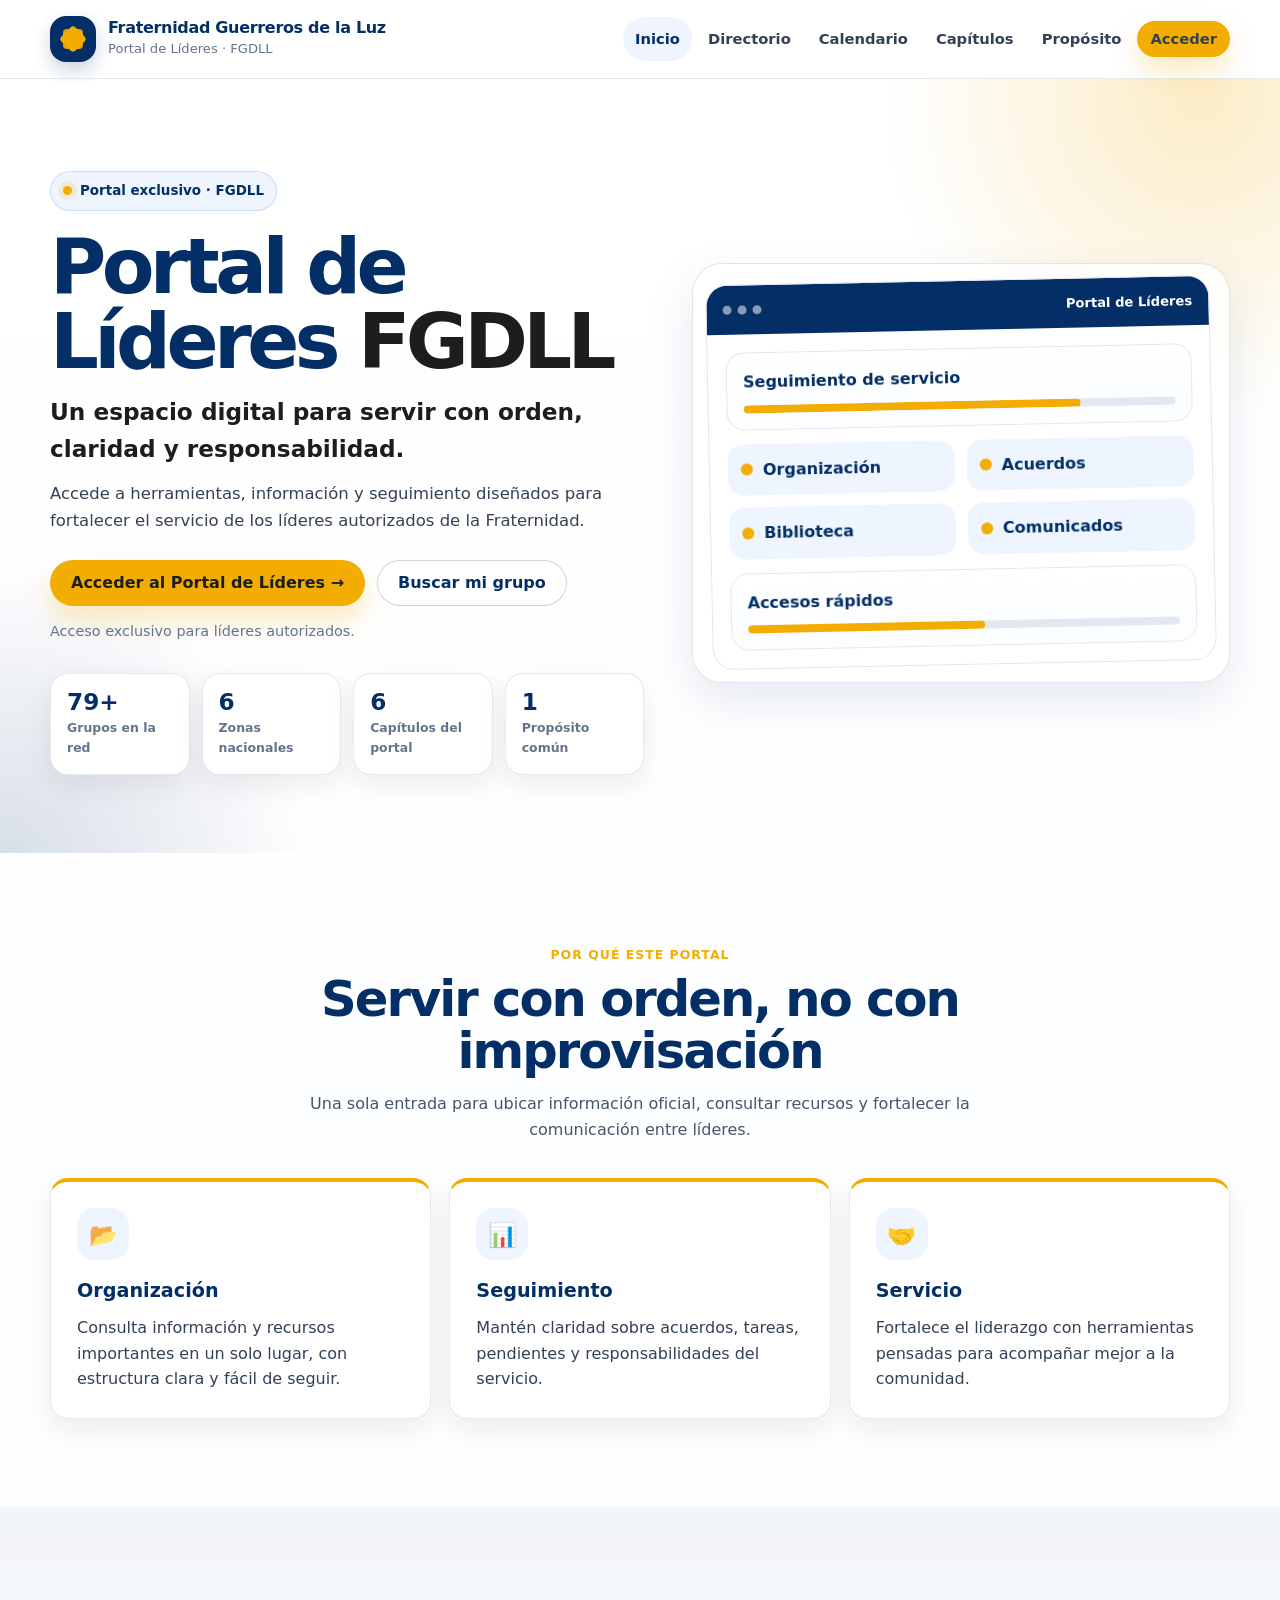
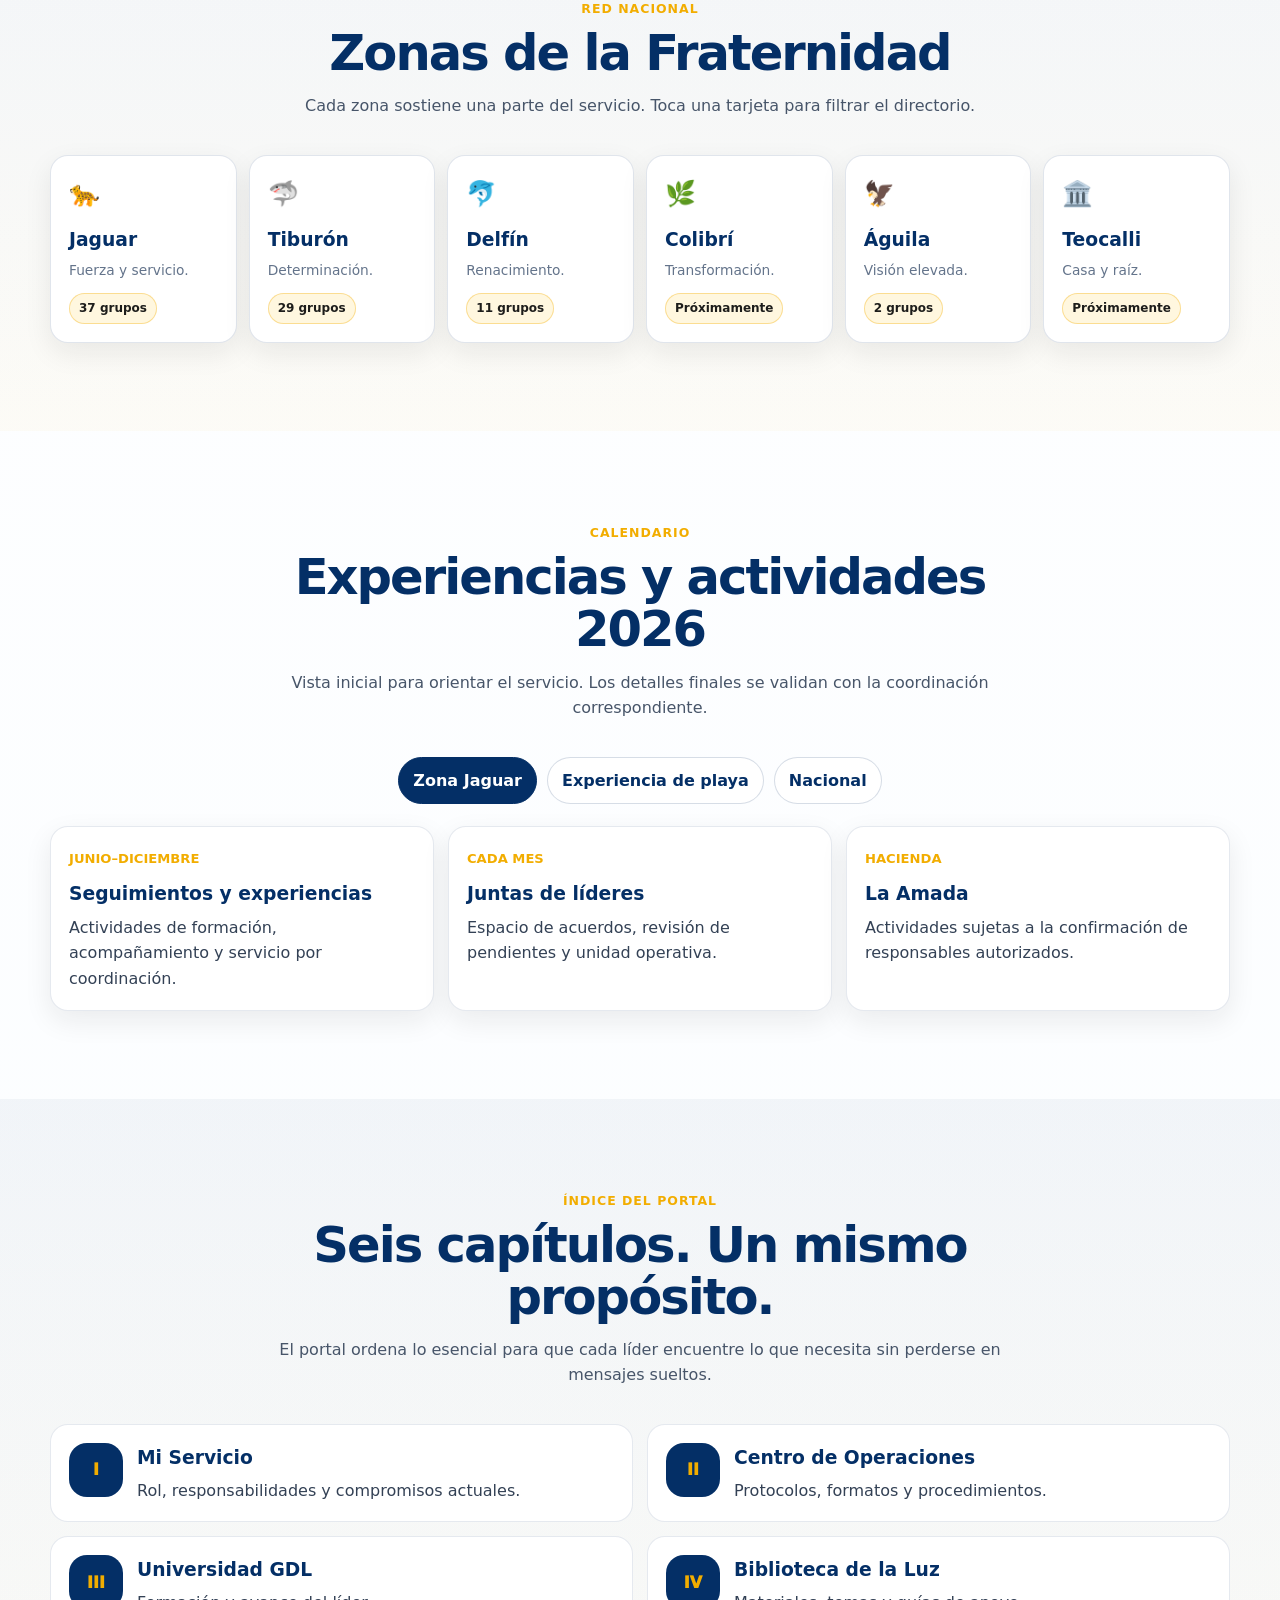
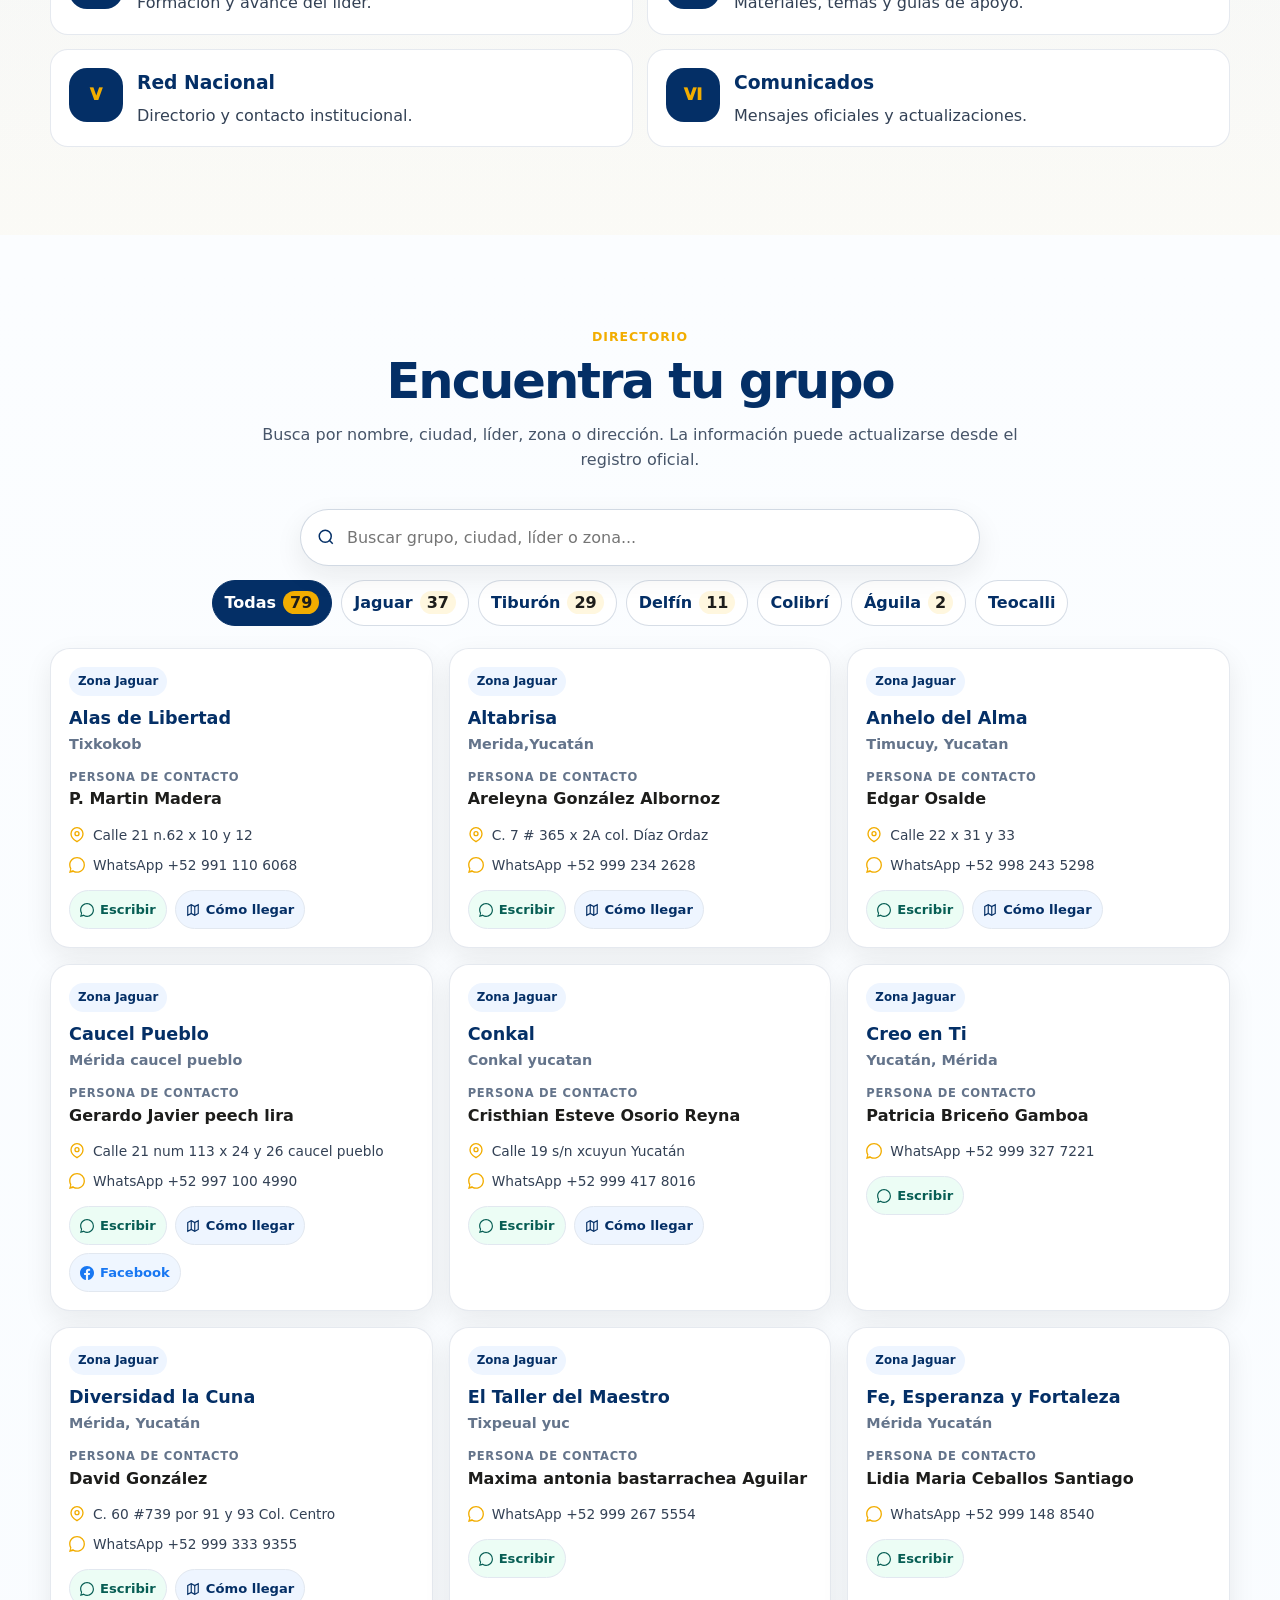
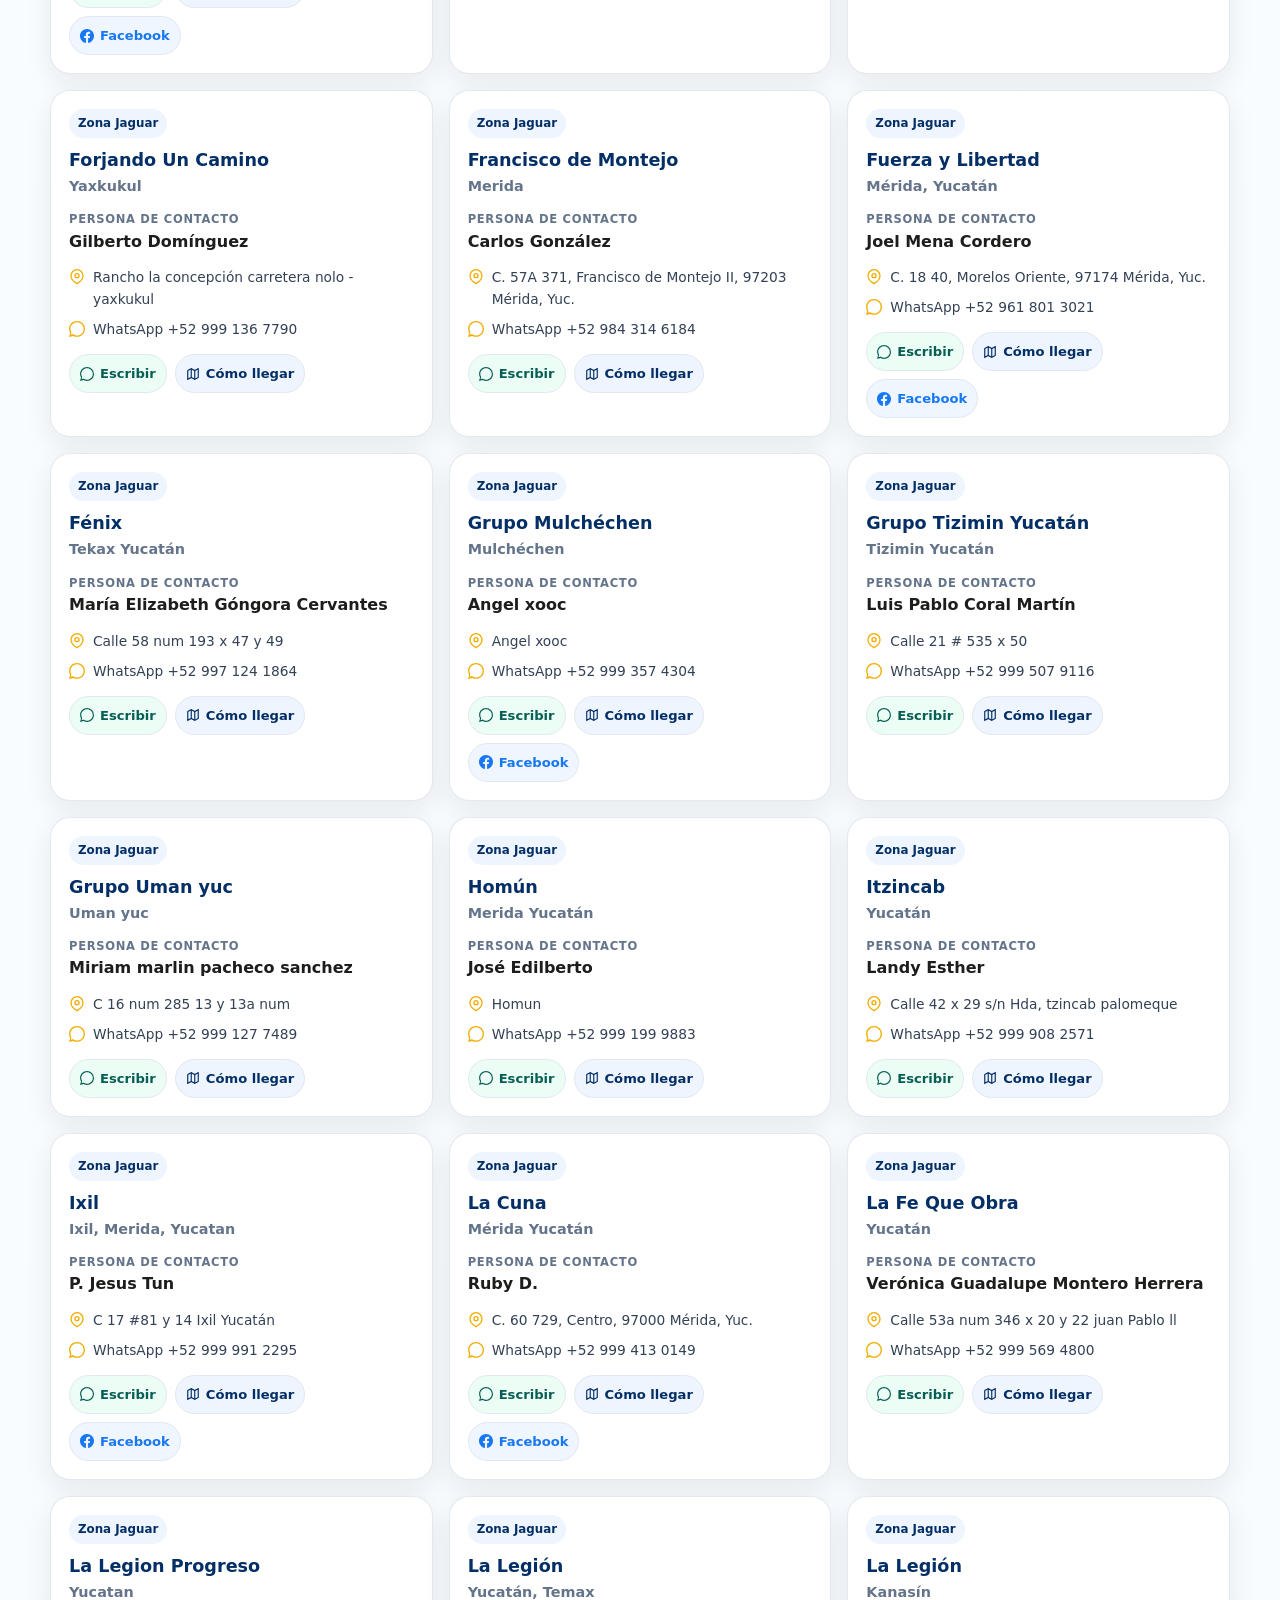
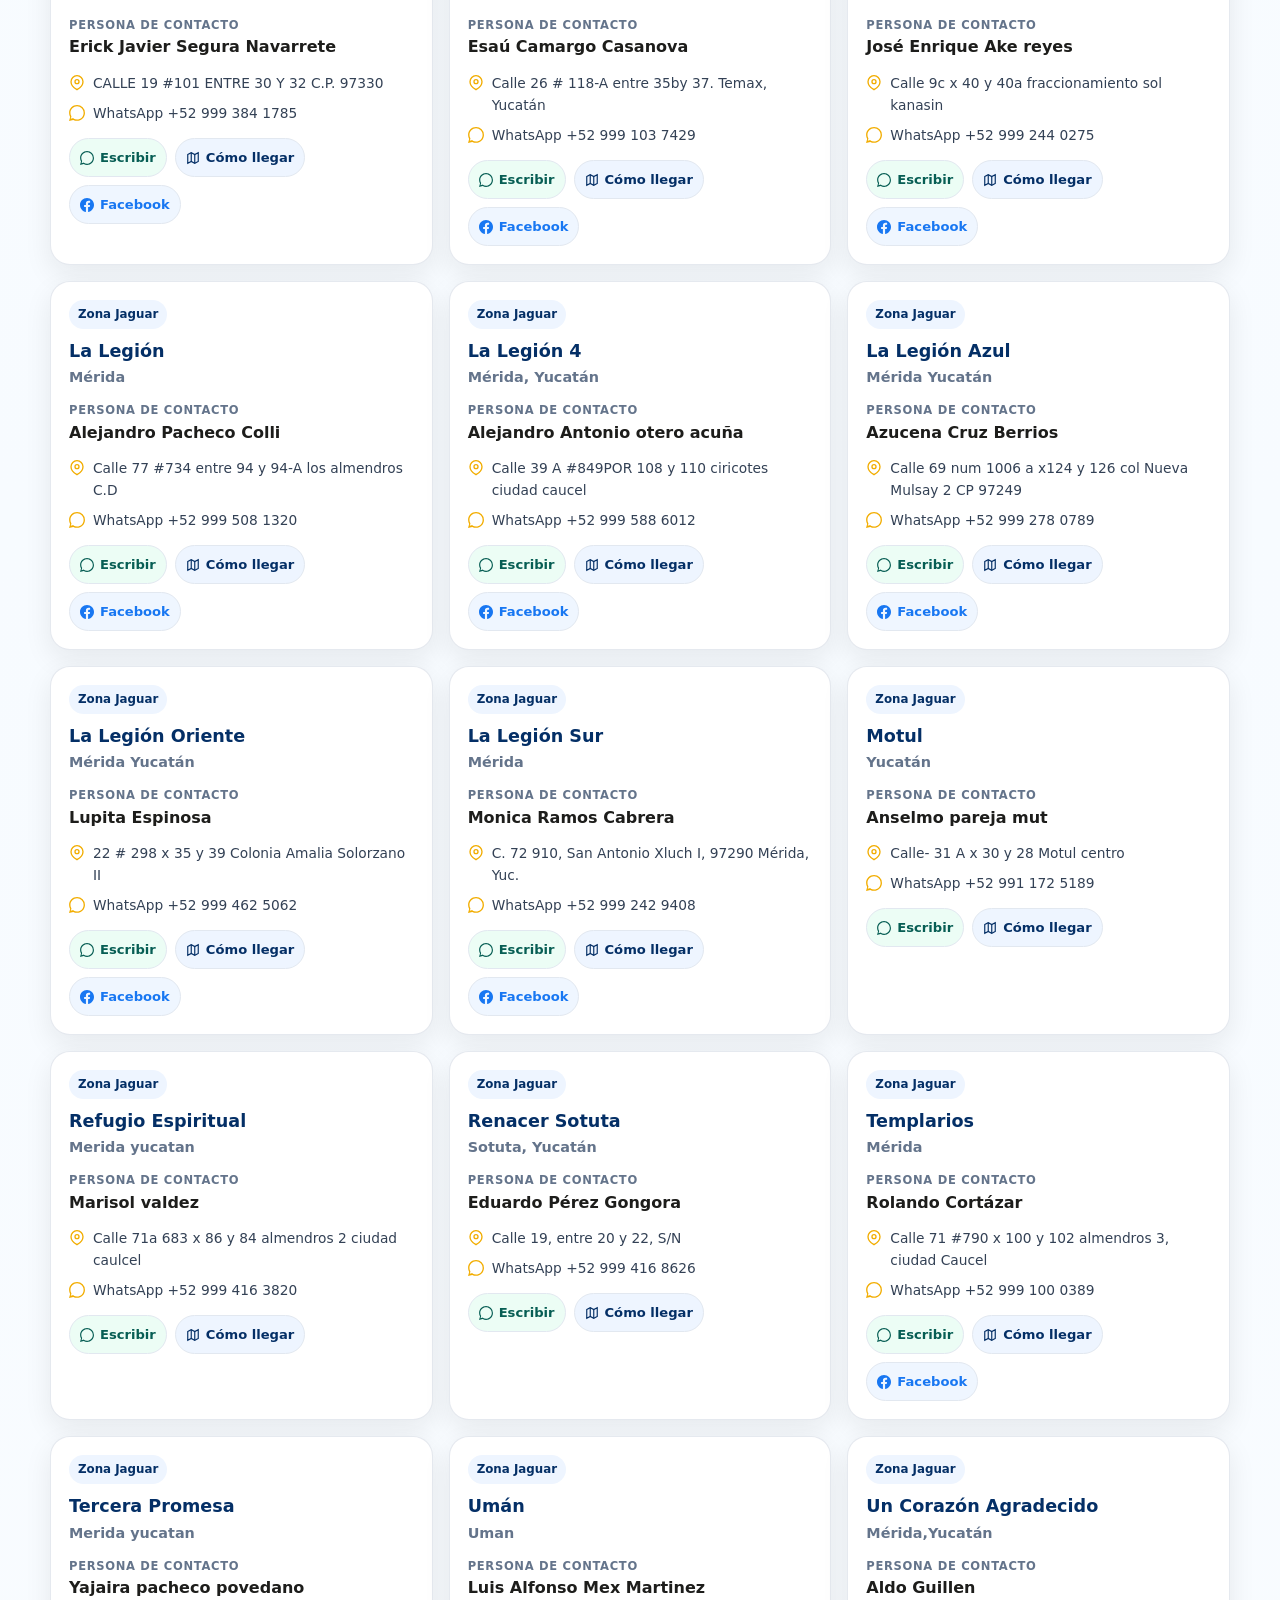
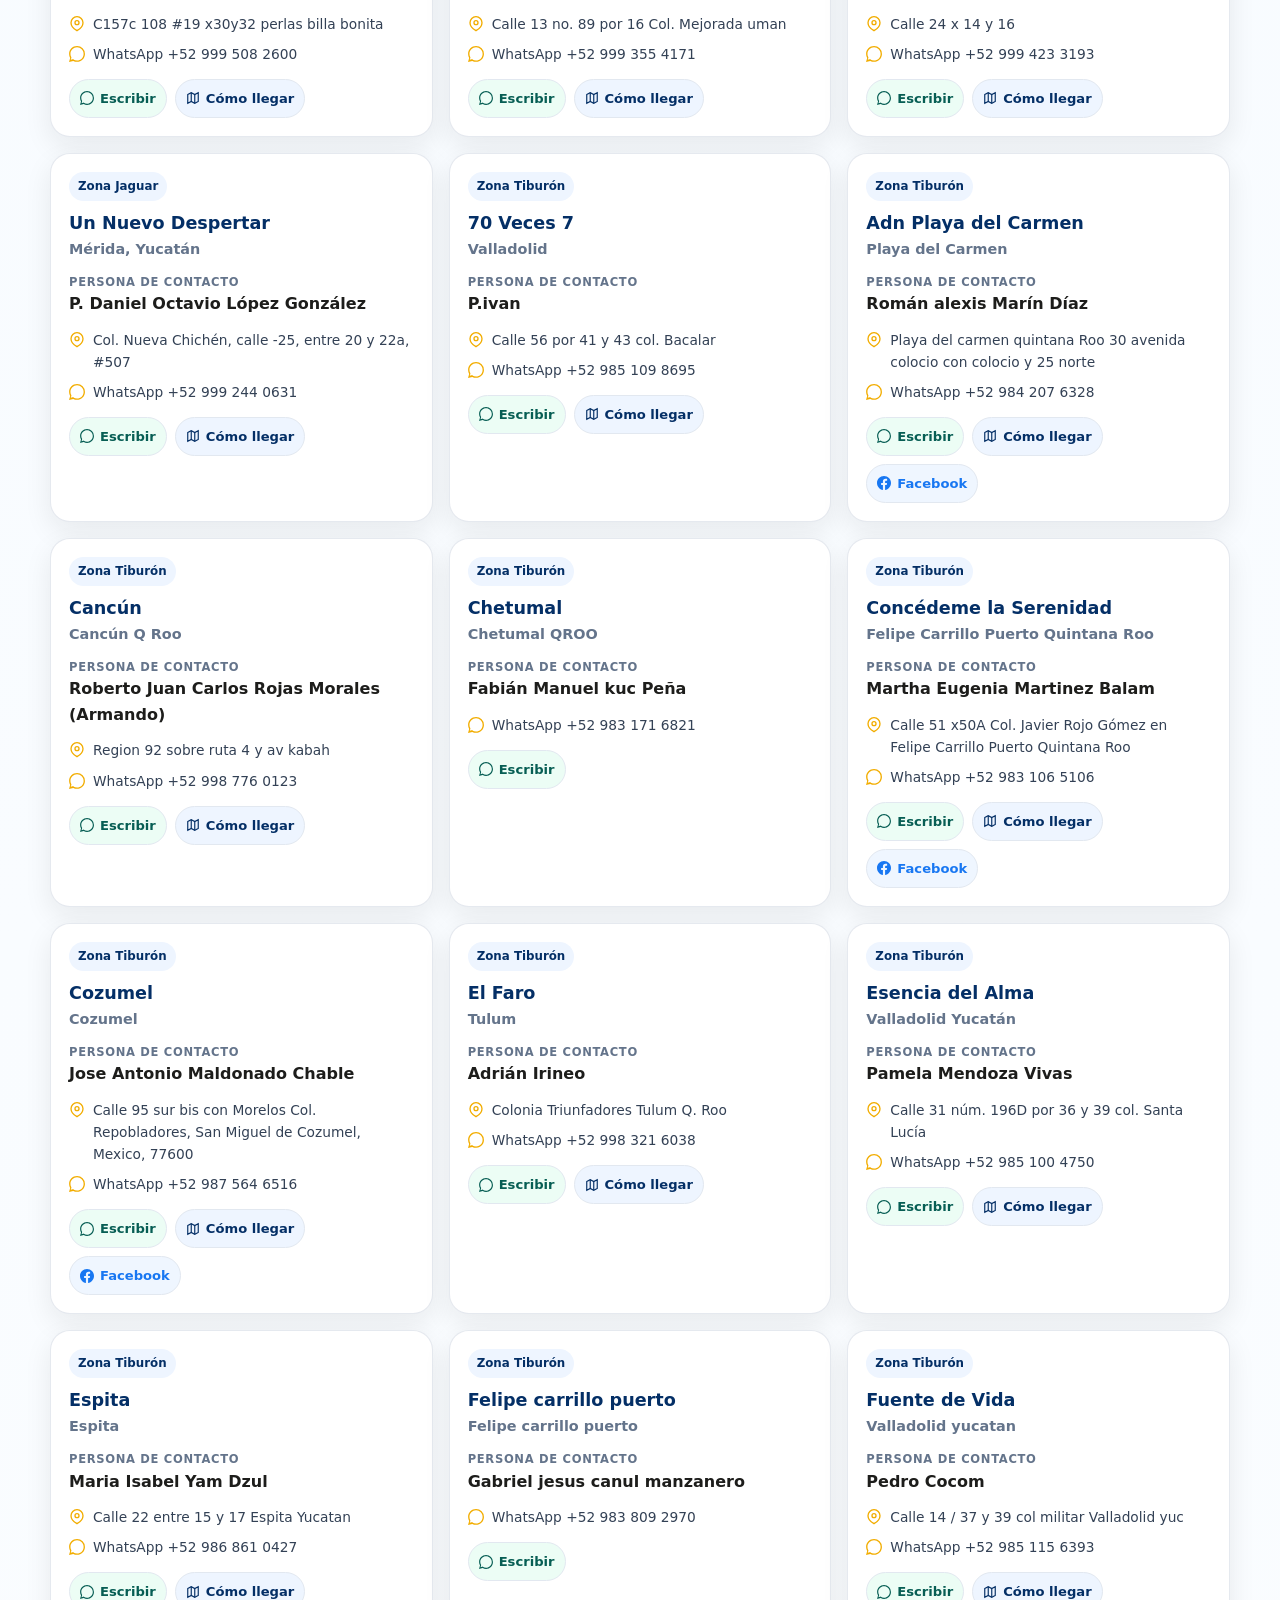
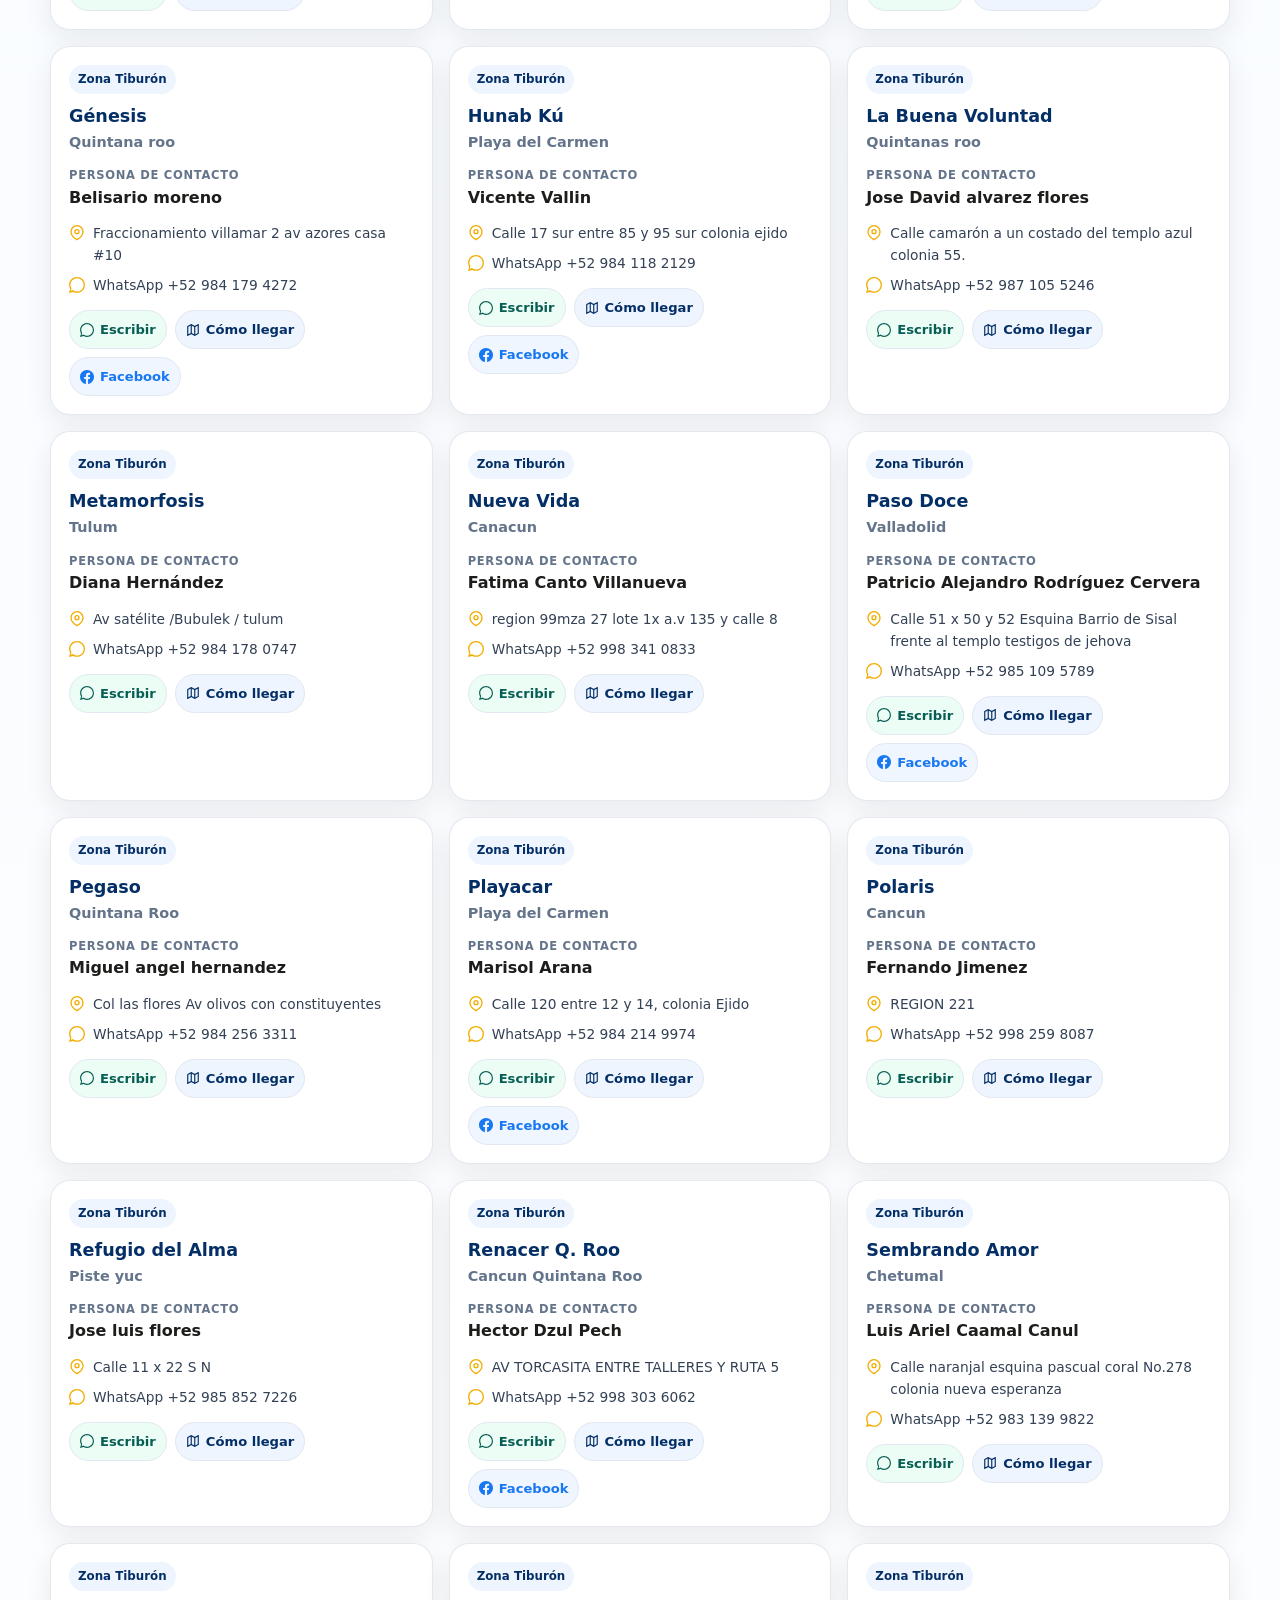
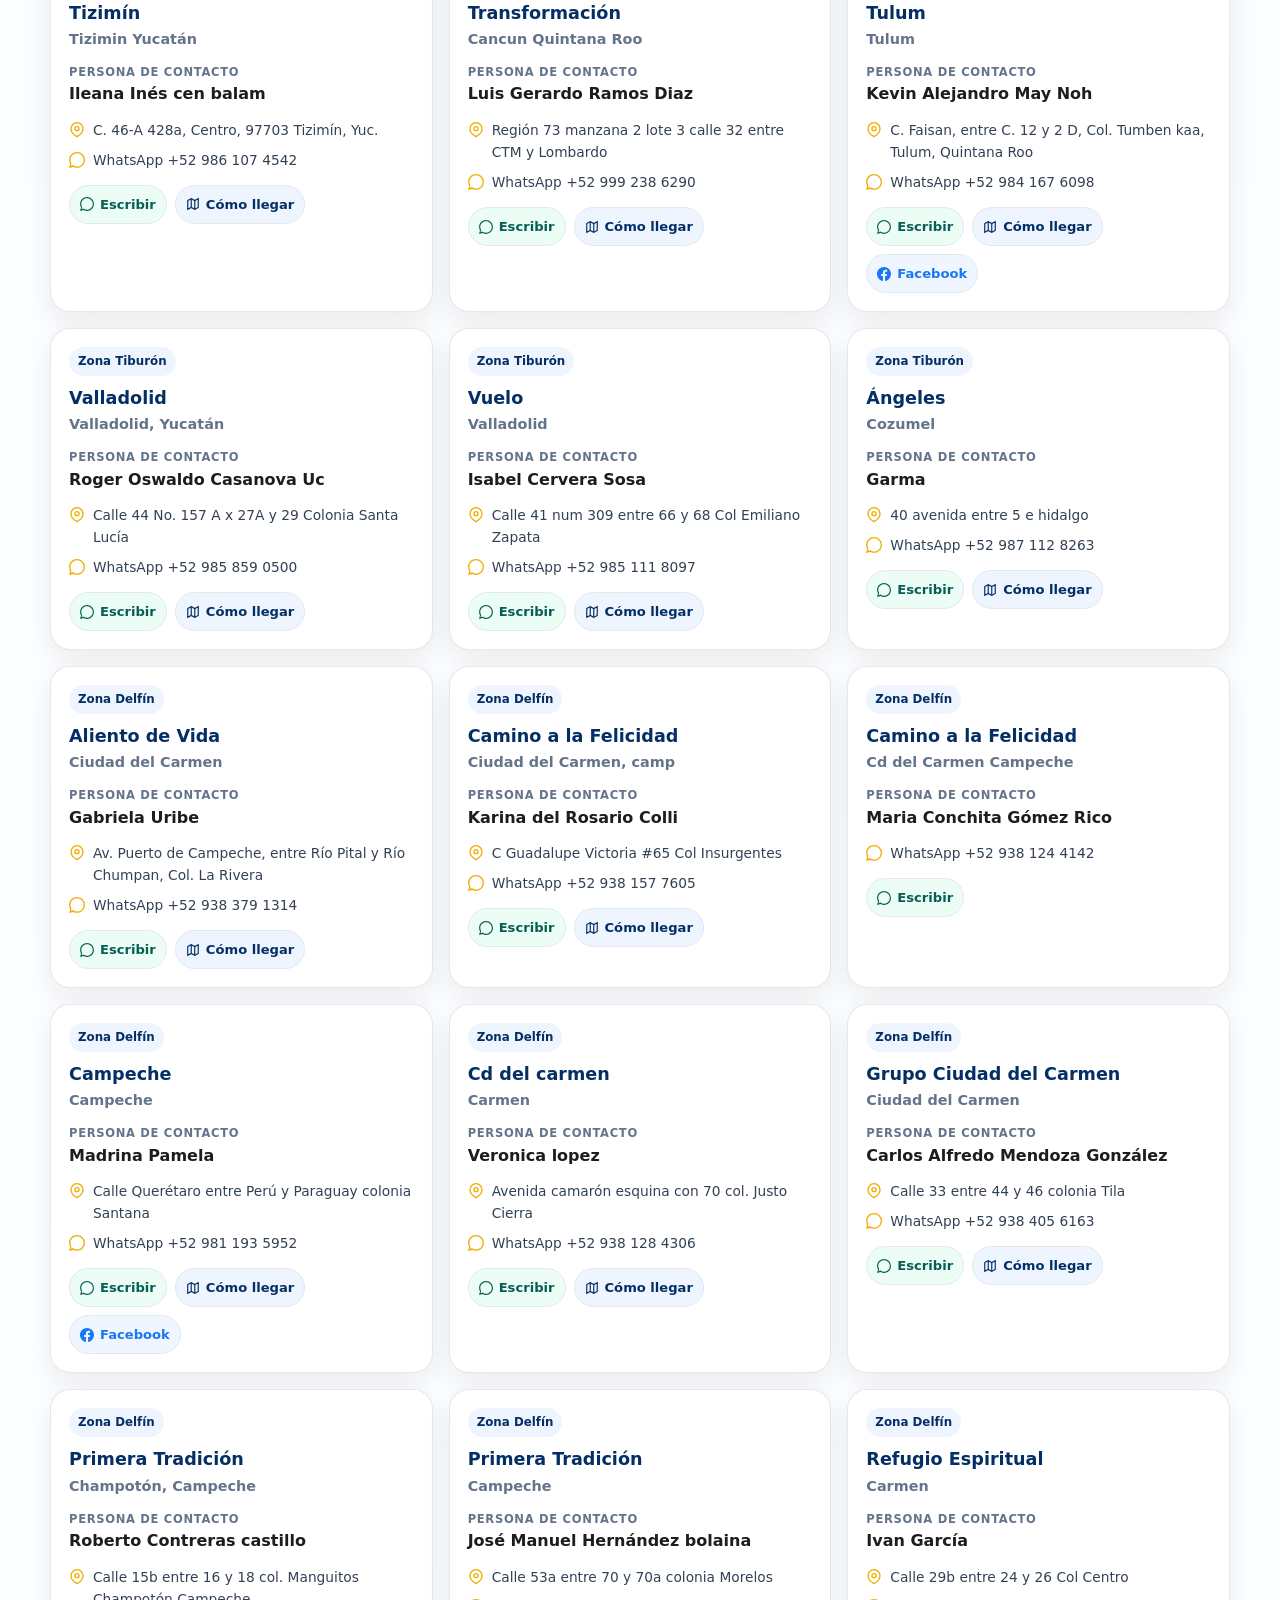
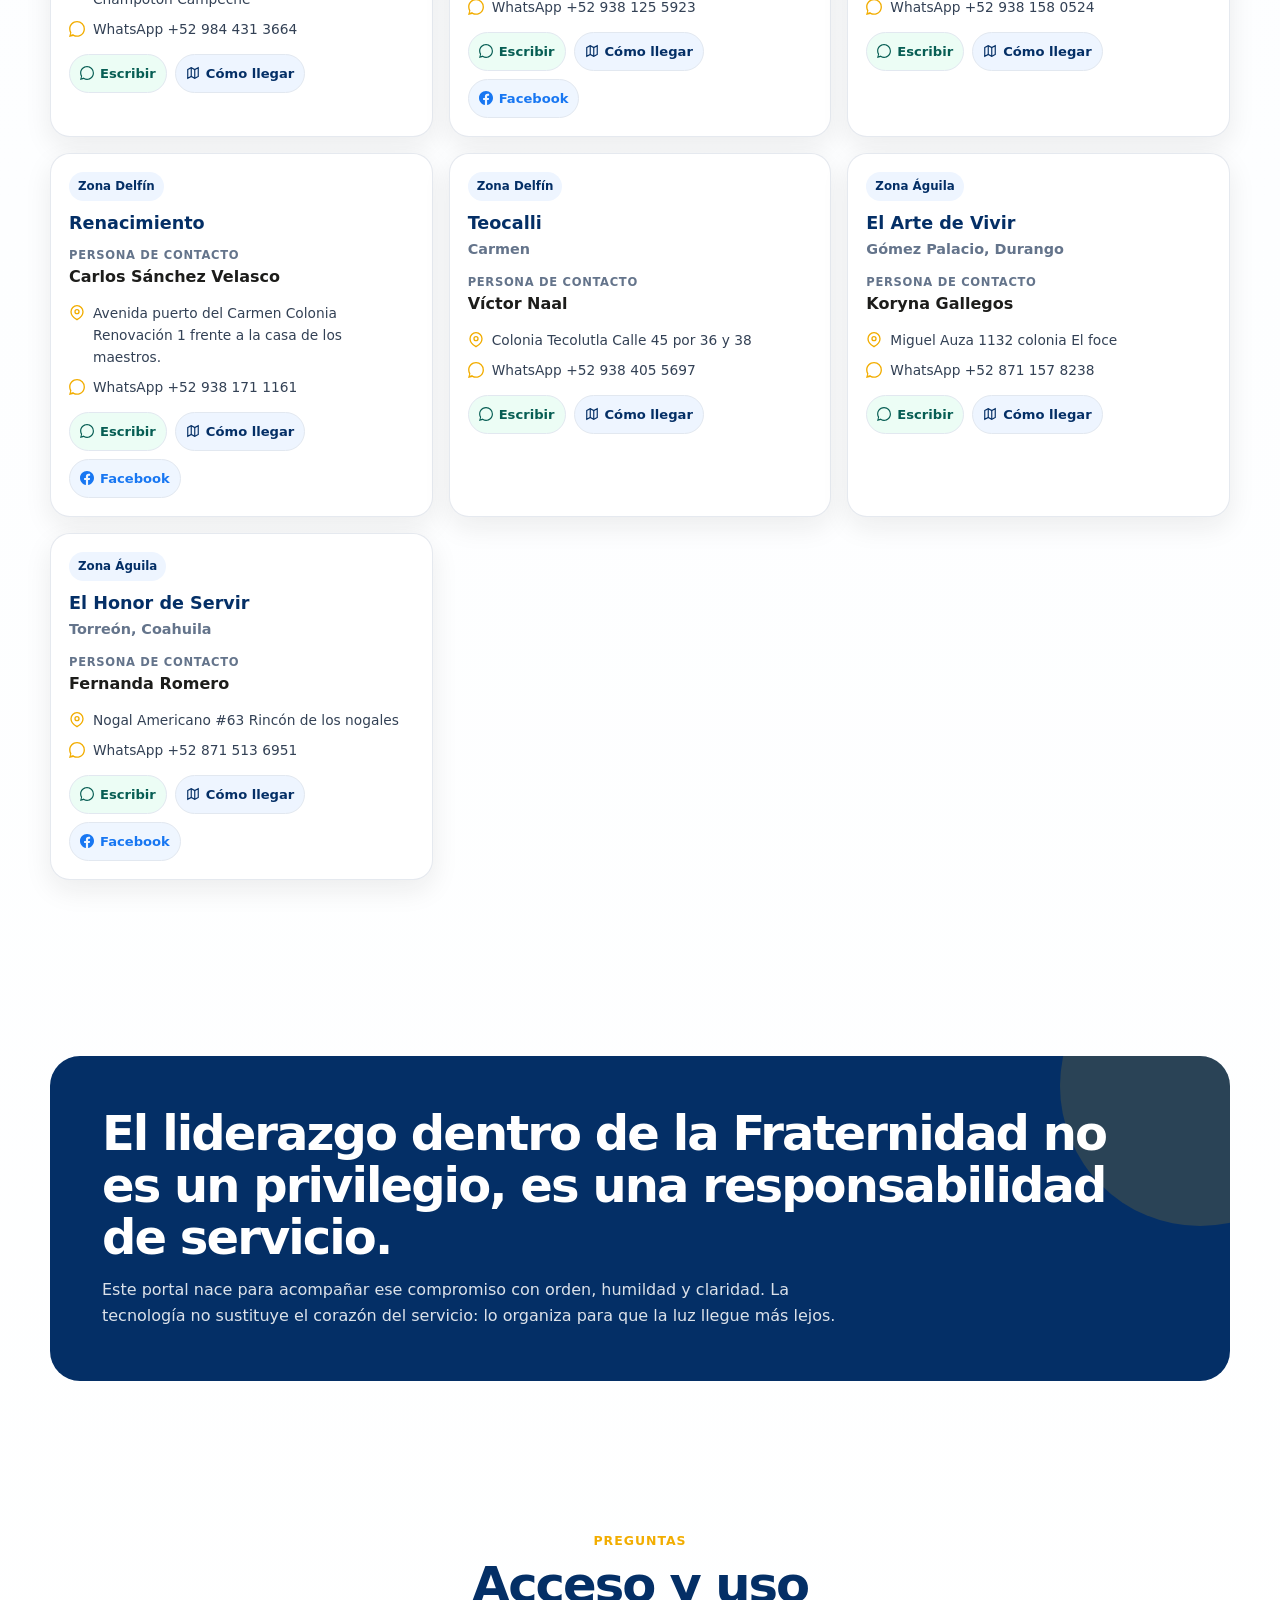
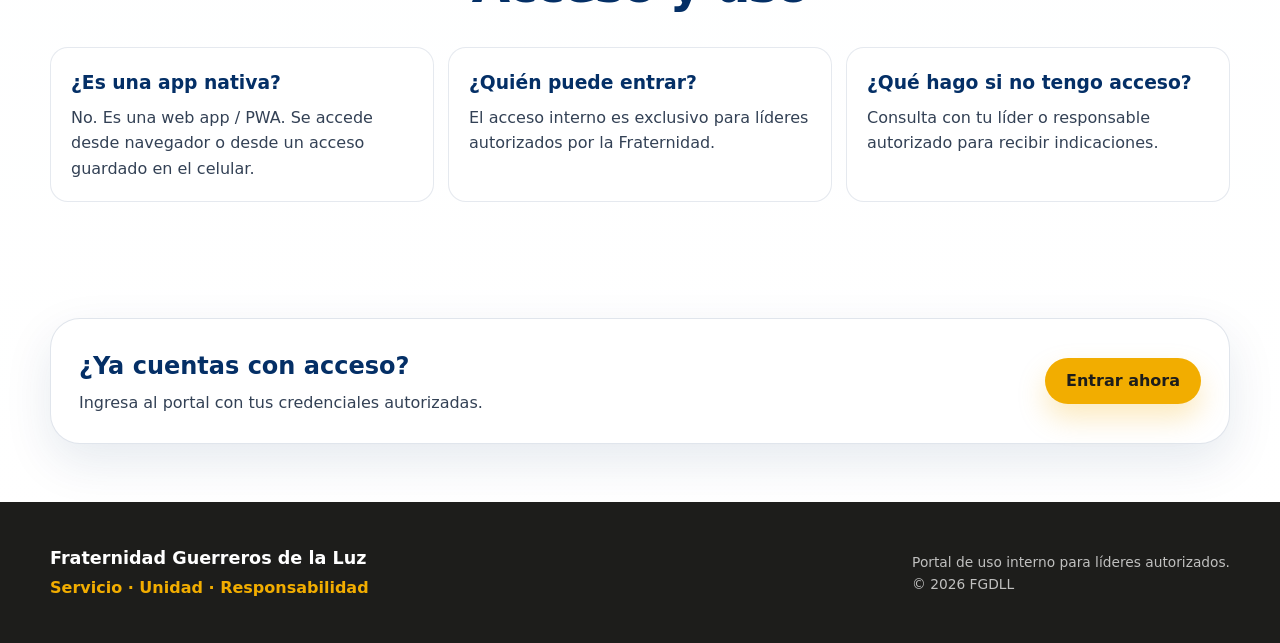
==== commit dde2733c: "Add files via upload" ====
--- a/index.html
+++ b/index.html
@@ -61,7 +61,7 @@
           <div class="stats-row reveal reveal-delay-3" aria-label="Resumen del ecosistema FGDLL">
             <div class="stat"><div class="stat-num" id="statGrupos">—</div><div class="stat-label">Grupos en la red</div></div>
             <div class="stat"><div class="stat-num">6</div><div class="stat-label">Zonas nacionales</div></div>
-            <div class="stat"><div class="stat-num">10</div><div class="stat-label">Capítulos del portal</div></div>
+            <div class="stat"><div class="stat-num">6</div><div class="stat-label">Capítulos del portal</div></div>
             <div class="stat"><div class="stat-num">1</div><div class="stat-label">Propósito común</div></div>
           </div>
         </div>
@@ -140,7 +140,7 @@
 
     <section class="section section-soft" id="capitulos">
       <div class="container">
-        <div class="section-header reveal"><span class="section-label">Índice del portal</span><h2 class="section-title">Diez capítulos. Un mismo propósito.</h2><p class="section-desc">El portal ordena lo esencial para que cada líder encuentre lo que necesita sin perderse en mensajes sueltos.</p></div>
+        <div class="section-header reveal"><span class="section-label">Índice del portal</span><h2 class="section-title">Seis capítulos. Un mismo propósito.</h2><p class="section-desc">El portal ordena lo esencial para que cada líder encuentre lo que necesita sin perderse en mensajes sueltos.</p></div>
         <div class="toc">
           <article class="toc-item"><div class="toc-num">I</div><div><h3>Mi Servicio</h3><p>Rol, responsabilidades y compromisos actuales.</p></div></article>
           <article class="toc-item"><div class="toc-num">II</div><div><h3>Centro de Operaciones</h3><p>Protocolos, formatos y procedimientos.</p></div></article>
